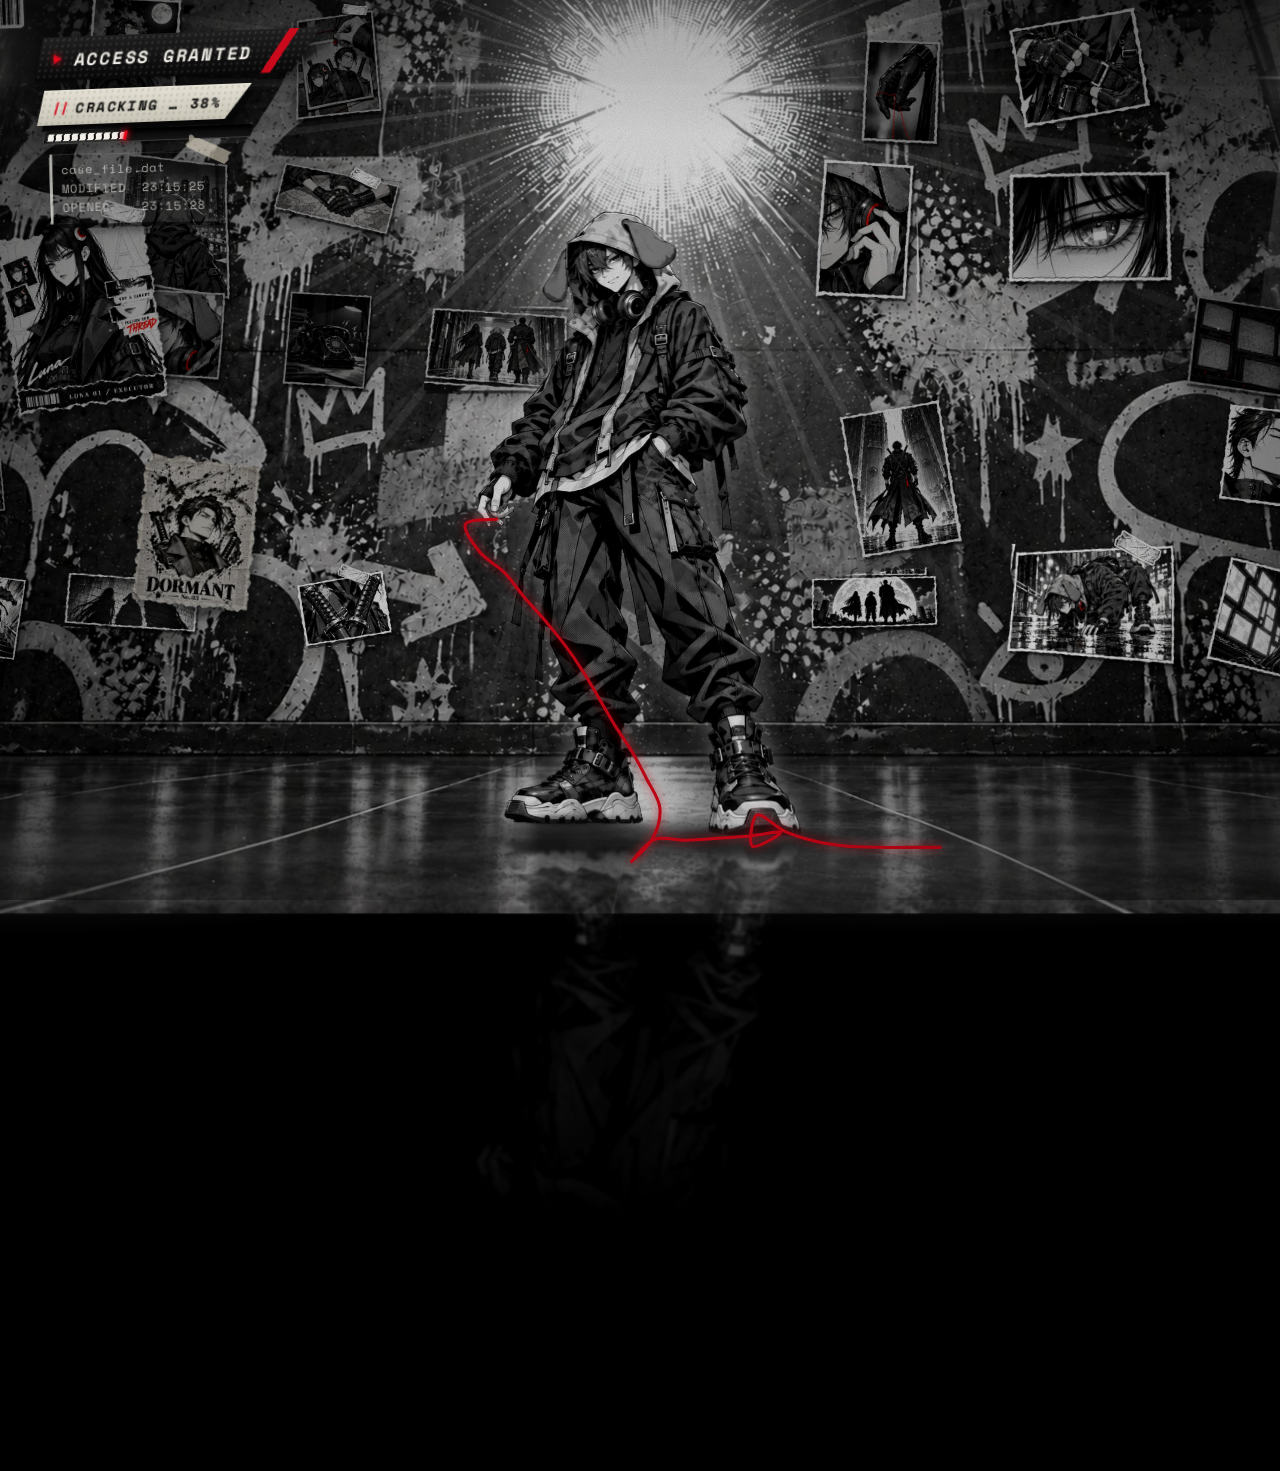
==== v2/index.html @ 299314d5 "Staged loading: wall and character first, everything else on arrival - Throttled to 5 Mbps the chara" ====
<!doctype html>
<html lang="zh-CN">
<head>
<meta charset="utf-8">
<meta name="viewport" content="width=device-width,initial-scale=1,viewport-fit=cover">
<title>▮▮▮▮▮▮</title>
<link rel="stylesheet" href="hub.css">
<link rel="preload" href="assets/s-plate-k.jpg" as="image" fetchpriority="high">
<link rel="preload" href="fonts/Anton-400-latin.woff2" as="font" type="font/woff2" crossorigin>
<link rel="preload" href="fonts/SpaceMono-700-latin.woff2" as="font" type="font/woff2" crossorigin>
<link rel="stylesheet" href="fonts.css">
<style>
  :root {
    --ink: #0a0a0a;
    --paper: #f2efe8;
    --red: #e5071a;
    --gutter: clamp(14px, 3vw, 40px);
  }
  * { box-sizing: border-box; }
  html, body { margin: 0; height: 100%; background: #000; overflow: hidden; touch-action: none; }
  body { font-family: 'Space Mono', ui-monospace, monospace; color: var(--paper); }

  /* ---------- 场景：分层的动态壁纸。尺寸和位置由 scene.js 按 cover 设置 ---------- */
  .scene { position: absolute; left: 0; top: 0; width: 100vw; height: 100vh; opacity: 0; --s: 1; }
  .L { position: absolute; left: 0; top: 0; width: 100%; height: 100%; }
  .plate { display: block; user-select: none; -webkit-user-drag: none; }
  .screens, .dust { pointer-events: none; }
  .fig-wrap { position: absolute; }
  .fig-wrap img { position: absolute; left: 0; top: 0; width: 100%; height: 100%; display: block; user-select: none; -webkit-user-drag: none; }
  .fig-wrap .refl { transform: scaleY(-1); opacity: .26; filter: blur(calc(2.2px * var(--s)));
    -webkit-mask-image: linear-gradient(to top, #000 0%, transparent 62%); mask-image: linear-gradient(to top, #000 0%, transparent 62%); }
  .fig-wrap .halo { filter: brightness(0) invert(1) blur(calc(11px * var(--s))); opacity: .34; transform: scale(1.015); transform-origin: 50% 96%; }   /* 背光：白色的剪影，糊开 */
  .hand { position: absolute; width: 0; height: 0; }
  /* 墙上的贴纸画板（1672x941 像素，JS 按场景缩放）；通缉令比人物暗一点，免得抢戏，站在前面的那位亮一点 */
  .wall { position: absolute; left: 0; top: 0; width: 1672px; height: 941px; transform-origin: 0 0; pointer-events: none; }
  /* 海报：.pst 管"啪"地贴上去，.pin 管悬停放大。比人物暗一点，免得抢戏；站在前面的那位亮一点 */
  .pst { position: absolute; pointer-events: auto; }
  .pin { position: relative; transform-origin: 50% 40%; }
  .pst img { display: block; user-select: none; -webkit-user-drag: none; }
  .pst .sh { position: absolute; left: 0; top: 0; width: 100%; filter: brightness(0) blur(5px); opacity: .55; pointer-events: none; }
  .pst .pp { position: relative; width: 100%; height: auto; filter: brightness(.82) contrast(1.05); }
  .pst.me .pp { filter: brightness(1.05) contrast(1.05); }
  .pnl { position: absolute; pointer-events: auto; }
  .pnl img { display: block; width: 100%; height: auto; user-select: none; -webkit-user-drag: none; }
  .pnl .ptape { position: absolute; width: 30%; height: auto; filter: drop-shadow(0 1px 1px rgba(0,0,0,.5)) !important; opacity: .92; pointer-events: none; }
  .pst .tape { position: absolute; height: auto; filter: drop-shadow(0 1px 1px rgba(0, 0, 0, .5)); opacity: .95; pointer-events: none; }
  /* 灯光：两盏顶灯偶尔不稳地闪一下，中央那团光缓慢呼吸。克制。 */
  .glow { position: absolute; border-radius: 50%; pointer-events: none; mix-blend-mode: screen; aspect-ratio: 1; transform: translate(-50%, -50%); }
  .glow.lampL { left: 9%; top: 6%; width: 22%; background: radial-gradient(circle, rgba(255,255,255,.4), rgba(255,255,255,.1) 30%, transparent 62%); animation: lampFlick 9s infinite; }
  .glow.lampR { left: 91.2%; top: 7.4%; width: 22%; background: radial-gradient(circle, rgba(255,255,255,.4), rgba(255,255,255,.1) 30%, transparent 62%); animation: lampFlick 11s infinite; animation-delay: -4.1s; }
  .glow.burst { left: 50%; top: 10.5%; width: 44%; background: radial-gradient(circle, rgba(255,255,255,.5), rgba(255,255,255,.14) 34%, transparent 66%); animation: burstPulse 6s ease-in-out infinite alternate; }
  @keyframes lampFlick { 0%, 86%, 100% { opacity: 1 } 87% { opacity: .22 } 88% { opacity: 1 } 89% { opacity: .5 } 90% { opacity: 1 } }
  @keyframes burstPulse { from { opacity: .62; transform: translate(-50%, -50%) scale(.96) } to { opacity: 1; transform: translate(-50%, -50%) scale(1.06) } }
  .fig-wrap .shadow { transform: scaleY(-.34); opacity: .68; filter: brightness(0) blur(calc(6px * var(--s)));
    -webkit-mask-image: linear-gradient(to top, #000 0%, transparent 85%); mask-image: linear-gradient(to top, #000 0%, transparent 85%); }
  .contact { position: absolute; transform: translate(-50%, -38%); border-radius: 50%; pointer-events: none;
    background: radial-gradient(ellipse at 50% 50%, rgba(0, 0, 0, .95) 0%, rgba(0, 0, 0, .7) 38%, transparent 72%); filter: blur(calc(4px * var(--s))); }
  .fig-wrap .refl { opacity: .42; filter: blur(calc(1.4px * var(--s))); }
  .fog { position: absolute; left: -20%; width: 140%; height: 11%; pointer-events: none; mix-blend-mode: screen; filter: blur(calc(12px * var(--s))); opacity: .5;
    background: radial-gradient(ellipse 22% 50% at 20% 50%, rgba(255,255,255,.34), transparent), radial-gradient(ellipse 26% 50% at 62% 50%, rgba(255,255,255,.26), transparent), radial-gradient(ellipse 18% 50% at 90% 50%, rgba(255,255,255,.3), transparent); }
  .fog.fa { animation: fogA 26s linear infinite alternate; }
  .fog.fb { animation: fogB 38s linear infinite alternate; opacity: .34; margin-top: 2.2%; }
  @keyframes fogA { from { transform: translateX(-4%); } to { transform: translateX(4%); } }
  @keyframes fogB { from { transform: translateX(5%); } to { transform: translateX(-5%); } }
  .thread { overflow: visible; pointer-events: none; }
  .thread .line { fill: none; stroke: var(--red); stroke-width: 3.2; stroke-linecap: round; filter: drop-shadow(0 0 5px rgba(229, 7, 26, .8)); }
  .thread .cap { fill: var(--red); stroke: var(--paper); stroke-width: 2.4; opacity: 0; filter: drop-shadow(0 0 8px rgba(229, 7, 26, .9)); }

  /* 启动画面：墙和人物还在路上时，不是一片死黑。加载很快（<0.4 秒）就根本看不见它。 */
  #boot { position: fixed; inset: 0; z-index: 100; background: #000; display: grid; place-content: center; justify-items: center; gap: 16px; transition: opacity .5s .1s; }
  #boot span { font: 700 13px/1 'Space Mono', monospace; letter-spacing: .38em; color: rgba(242, 239, 232, .72); opacity: 0; animation: bootIn .3s .4s forwards; }
  #boot i { width: min(240px, 50vw); height: 2px; background: linear-gradient(90deg, transparent, #e5071a, transparent); opacity: 0; animation: bootIn .3s .4s forwards, bootScan 1.1s ease-in-out infinite; }
  @keyframes bootIn { to { opacity: 1 } }
  @keyframes bootScan { 0%, 100% { transform: translateX(-45%) scaleX(.4) } 50% { transform: translateX(45%) scaleX(1) } }
  html.ready #boot { opacity: 0; pointer-events: none; }
  .vignette { position: fixed; inset: 0; pointer-events: none;
    background: radial-gradient(ellipse at 50% 55%, transparent 52%, rgba(0, 0, 0, .55) 100%); }
  /* 性能（量过）：每帧被 JS 挪动的图层必须单独开合成层，否则每一帧都要把里面所有的滤镜（模糊、阴影）重画一遍。
     在 Retina 屏上这一条把首页从 23 帧/秒、最差一帧 316 毫秒，变成稳定 60 帧。只给"确实在动"的东西开，别全开，每个合成层都占显存。 */
  .lyr, .pst, .psw, .pnl, .fig-wrap { will-change: transform; }
  /* 胶片颗粒：以前是 4 倍屏幕大（inset -50%）还叠 multiply，一张 5760x3600 的纹理每帧混合一次；现在只比屏幕大一圈、普通叠加 */
  .grain { position: fixed; inset: -6%; pointer-events: none; opacity: .09;
    background-image: url("data:image/svg+xml;utf8,<svg xmlns='http://www.w3.org/2000/svg' width='200' height='200'><filter id='n'><feTurbulence type='fractalNoise' baseFrequency='.9' numOctaves='2' stitchTiles='stitch'/><feColorMatrix values='0 0 0 0 0  0 0 0 0 0  0 0 0 0 0  0 0 0 1.4 -.2'/></filter><rect width='100%' height='100%' filter='url(%23n)'/></svg>");
    animation: grain 1.2s steps(6) infinite; }
  @keyframes grain { 0% { transform: translate(0, 0) } 20% { transform: translate(-3%, 2%) } 40% { transform: translate(2%, -3%) } 60% { transform: translate(-2%, -1%) } 80% { transform: translate(3%, 3%) } 100% { transform: translate(0, 0) } }

  /* ---------- 左上：系统读数（英文是系统的声音）----------
     做成真的"物件"：有厚度的标签、嵌在槽里的分段进度条、贴着胶带的小卡片。
     厚度用 filter 的 drop-shadow 一层层叠出来（外层元素），形状（切角）放在里层的 .tf 上，这样切角不会把厚度切掉。 */
  .hud { position: absolute; left: var(--gutter); top: var(--gutter); transform: rotate(-2.2deg); transform-origin: left top; font-size: clamp(11px, 1.1vw, 14px); letter-spacing: .12em; }
  .hud > * { display: block; }
  /* HUD 标签和 ENTER 同一套语言：整体斜切，键面压在一块偏移的灰纸底板上；ACCESS GRANTED 是黑底纸字 + 红三角 + 一道细红斜线，CRACKING 反过来（纸色底黑字）。
     底板用 ::before 偏移出来（同样的切角），键面的切角放在里层 .tf，文字再反向斜回来，所以字是直立的斜体。 */
  .tag { --sd: 6px; position: relative; width: max-content; opacity: 0; transform: skewX(-14deg); filter: drop-shadow(0 9px 8px rgba(0, 0, 0, .55)); }
  .tag::before { content: ''; position: absolute; inset: 0; z-index: -1; transform: translate(var(--sd), var(--sd)); clip-path: polygon(0 0, 100% 0, calc(100% - 20px) 100%, 0 100%); }
  .tag .tf { position: relative; display: flex; align-items: center; gap: .65em; padding: .5em 2em .5em .85em; font-weight: 700; clip-path: polygon(0 0, 100% 0, calc(100% - 20px) 100%, 0 100%); }
  .tag .tf > * { transform: skewX(14deg); }
  .tag .tt { display: inline-block; font-style: italic; letter-spacing: .1em; }
  .tag.granted { margin-bottom: 9px; font-size: 1.25em; }
  .tag.granted .tf { padding-right: 3.7em; }
  .tag.granted::before { background: var(--grain), linear-gradient(135deg, #d6d2c6, #a09c90); background-size: 160px, auto; }
  .tag.granted .tf { color: var(--paper);
    background: linear-gradient(115deg, transparent calc(100% - 2.7em), rgba(212, 9, 28, .95) calc(100% - 2.7em) calc(100% - 2.2em), transparent calc(100% - 2.2em)),
      radial-gradient(circle, rgba(255, 255, 255, .1) 1px, transparent 1.6px) 0 0 / 6px 6px, linear-gradient(180deg, #1f1f1f, #060606); }
  .tag.crack::before { background: #060606; box-shadow: 0 0 0 1px rgba(255, 255, 255, .12); }
  .tag.crack .tf { color: var(--ink); gap: .5em;
    background: radial-gradient(circle, rgba(0, 0, 0, .1) 1px, transparent 1.6px) 0 0 / 6px 6px, linear-gradient(180deg, #e4e0d4, #c8c4b6); }
  .tag.crack .tf::before { content: '//'; transform: skewX(14deg); color: #d4091c; font-weight: 700; letter-spacing: -.1em; }
  /* 红三角：指向文字，微微闪 */
  .tri { flex: none; width: 0; height: 0; border-left: .5em solid #e5071a; border-top: .31em solid transparent; border-bottom: .31em solid transparent; filter: drop-shadow(0 0 .22em rgba(229, 7, 26, .85)); animation: ledBlink 2.6s ease-in-out infinite; }
  @keyframes ledBlink { 0%, 100% { opacity: 1 } 47% { opacity: 1 } 50% { opacity: .35 } 54% { opacity: 1 } }
  /* 进度条：嵌在槽里的分段灯条，每一格都是一个小方块，最后一格发红光 */
  .bar { transform: skewX(-14deg); height: 11px; width: clamp(150px, 16vw, 230px); margin: 7px 0 0 4px; opacity: 0; transform-origin: left; padding: 2px; background: linear-gradient(180deg, #050505, #151515); border-radius: 2px;
    box-shadow: inset 0 2px 3px rgba(0, 0, 0, .95), 0 1px 0 rgba(255, 255, 255, .22), 0 0 0 1px #000; }
  .bar i { position: relative; display: block; height: 100%; width: 38%; background: repeating-linear-gradient(90deg, var(--paper) 0 6px, transparent 6px 8px); box-shadow: 0 0 6px rgba(242, 239, 232, .35); }
  .bar i::after { content: ''; position: absolute; right: -2px; top: -1px; bottom: -1px; width: 3px; background: #e5071a; box-shadow: 0 0 6px 1px rgba(229, 7, 26, .85); animation: ledBlink 1.3s linear infinite; }
  /* 文件信息：一张贴着胶带的小卡片，有一点点歪 */
  .meta { position: relative; width: max-content; margin: 12px 0 0 6px; padding: .6em .9em .55em 1em; font-size: .86em; line-height: 1.55; letter-spacing: .08em; color: rgba(242, 239, 232, .88);
    background: var(--grain), linear-gradient(180deg, rgba(34, 34, 34, .95), rgba(14, 14, 14, .95)); background-size: 160px, auto; opacity: 0; transform: rotate(.9deg);
    box-shadow: inset 3px 0 0 var(--paper), inset 0 1px 0 rgba(255, 255, 255, .16), 3px 4px 0 rgba(0, 0, 0, .7), 5px 9px 9px rgba(0, 0, 0, .5); }
  .meta::before { content: ''; position: absolute; right: -16px; top: -9px; width: 46px; height: 15px; transform: rotate(24deg); background: rgba(238, 229, 205, .74); box-shadow: 0 1px 2px rgba(0, 0, 0, .5);
    clip-path: polygon(0 12%, 6% 0, 14% 14%, 24% 2%, 100% 8%, 96% 36%, 100% 62%, 95% 100%, 8% 92%, 0 78%, 5% 50%); }

  /* ---------- 右下：ENTER ----------
     一个真正的"键"：脸（.e-face）浮在一块侧壁（.e-side）上面。静止时露出 9px 的厚度；
     鼠标悬上去，脸往左上浮起（厚度变 12px）；按下去，脸往侧壁方向沉下去（厚度只剩 3px）。
     按钮本身被 GSAP 管着 transform，所以所有位移都放在内部的 .e-face 上。 */
  .enter { --d: 9px; position: absolute; right: var(--gutter); bottom: calc(var(--gutter) + env(safe-area-inset-bottom, 0px)); border: 0; padding: 0; background: none; cursor: pointer; opacity: 0;
    font-family: 'Anton', Impact, sans-serif; font-size: clamp(30px, 4.2vw, 62px); letter-spacing: .06em; line-height: 1; transform: skewX(-14deg) rotate(-2deg);
    filter: drop-shadow(0 12px 10px rgba(0, 0, 0, .65)); outline: none; }
  .e-side { position: absolute; inset: 0; transform: translate(var(--d), var(--d)); background: linear-gradient(135deg, #8d887b 0%, #4f4c45 70%, #2b2926 100%); box-shadow: inset 0 0 0 2px #0a0a0a; transition: transform .12s; }
  .e-face { position: relative; display: flex; align-items: center; gap: .32em; padding: .32em .75em .3em .6em; color: var(--ink); transition: transform .12s, background .15s, color .15s, box-shadow .15s;
    background: var(--grain), linear-gradient(180deg, #fbf9f3 0%, #f2efe8 46%, #d9d5c9 100%); background-size: 160px, auto;
    box-shadow: inset 0 3px 0 #fff, inset 0 -5px 0 rgba(0, 0, 0, .15), inset 3px 0 0 rgba(255, 255, 255, .85), inset 0 0 0 3px #0a0a0a; overflow: hidden; }
  .e-face::before { content: ''; position: absolute; inset: 7px; border: 1.5px dashed rgba(10, 10, 10, .35); pointer-events: none; }      /* 缝线 */
  .e-face::after { content: ''; position: absolute; top: 0; bottom: 0; left: -70%; width: 45%; pointer-events: none; transform: skewX(-18deg);
    background: linear-gradient(90deg, transparent, rgba(255, 255, 255, .85), transparent); opacity: 0; }                              /* 悬停时划过的高光 */
  .e-txt, .e-led, .e-arr { position: relative; z-index: 1; display: inline-block; transform: skewX(14deg); }
  .e-led { flex: none; width: .24em; height: .5em; margin-right: .08em; background: linear-gradient(180deg, #ff8d8d, #e5071a 55%, #8a0211); border-radius: 1px; box-shadow: 0 0 .35em rgba(229, 7, 26, .95), 0 0 0 .04em rgba(0, 0, 0, .6); animation: ledBlink 1.8s ease-in-out infinite; }
  .e-arr { font-size: .62em; letter-spacing: -.12em; margin-left: .15em; transition: transform .15s, letter-spacing .15s; }
  .enter:hover .e-face, .enter:focus-visible .e-face { transform: translate(-3px, -3px); color: var(--paper);
    background: var(--grain), linear-gradient(180deg, #2f2f2f 0%, #161616 50%, #0a0a0a 100%); background-size: 160px, auto;
    box-shadow: inset 0 3px 0 rgba(255, 255, 255, .22), inset 0 -5px 0 rgba(0, 0, 0, .8), inset 0 0 0 3px var(--paper); }
  .enter:hover .e-face::before, .enter:focus-visible .e-face::before { border-color: rgba(242, 239, 232, .4); }
  .enter:hover .e-face::after, .enter:focus-visible .e-face::after { animation: sheen .7s ease-out 1; }
  .enter:hover .e-arr, .enter:focus-visible .e-arr { transform: skewX(14deg) translateX(.14em); letter-spacing: .02em; }
  .enter:active .e-face { transform: translate(6px, 6px); box-shadow: inset 0 2px 0 rgba(255, 255, 255, .12), inset 0 -2px 0 rgba(0, 0, 0, .8), inset 0 0 0 3px var(--paper); }
  .enter:active .e-side { transform: translate(var(--d), var(--d)) scale(.995); }
  @keyframes sheen { 0% { left: -70%; opacity: 0 } 15% { opacity: 1 } 100% { left: 130%; opacity: 0 } }

  /* ===== 按键 B（最终选用）：漫画菜单的斜切黑条。黑色键面压在一块灰纸底板上（不再是纯白，对比度压下来，带纸的颗粒）；
     悬停时键面翻成暖纸色、底板翻成暗红；红三角指向文字；一道很细的红斜线。 ===== */
  .enter.v-b { --d: 8px; }
  .v-b .b-slab { position: absolute; inset: 0; transform: translate(var(--d), var(--d)); clip-path: polygon(0 0, 100% 0, calc(100% - 26px) 100%, 0 100%); transition: transform .12s, background .15s;
    background: var(--grain), linear-gradient(135deg, #d3cfc3, #9d998d); background-size: 160px, auto; }
  .v-b .b-face { position: relative; display: flex; align-items: center; gap: .3em; padding: .32em 1.9em .3em .55em; color: var(--paper); transition: transform .12s, color .15s, background .15s;
    clip-path: polygon(0 0, 100% 0, calc(100% - 26px) 100%, 0 100%);
    background: linear-gradient(115deg, transparent calc(100% - 1.5em), rgba(212, 9, 28, .95) calc(100% - 1.5em) calc(100% - 1.2em), transparent calc(100% - 1.2em)),
      radial-gradient(circle, rgba(255, 255, 255, .09) 1px, transparent 1.6px) 0 0 / 6px 6px, linear-gradient(180deg, #1d1d1d, #050505); }
  .v-b .e-txt { font-style: italic; letter-spacing: .09em; }
  .v-b .b-tri { position: relative; z-index: 1; flex: none; width: 0; height: 0; border-left: .42em solid #e5071a; border-top: .27em solid transparent; border-bottom: .27em solid transparent; filter: drop-shadow(0 0 .22em rgba(229, 7, 26, .8)); transform: skewX(14deg); transition: transform .15s; animation: ledBlink 2.6s ease-in-out infinite; }
  .v-b:hover .b-face, .v-b:focus-visible .b-face { transform: translate(-3px, -3px); color: var(--ink);
    background: linear-gradient(115deg, transparent calc(100% - 1.5em), rgba(212, 9, 28, .95) calc(100% - 1.5em) calc(100% - 1.2em), transparent calc(100% - 1.2em)),
      radial-gradient(circle, rgba(0, 0, 0, .1) 1px, transparent 1.6px) 0 0 / 6px 6px, linear-gradient(180deg, #e9e5d9, #cdc9bb); }
  .v-b:hover .b-slab, .v-b:focus-visible .b-slab { background: var(--grain), linear-gradient(135deg, #b30c1c, #6e0511); background-size: 160px, auto; transform: translate(calc(var(--d) + 2px), calc(var(--d) + 2px)); }
  .v-b:hover .b-tri, .v-b:focus-visible .b-tri { transform: skewX(14deg) translateX(.2em) scale(1.25); }
  .v-b:active .b-face { transform: translate(6px, 6px); }
  .v-b:active .b-slab { transform: translate(var(--d), var(--d)) scale(.99); }

  /* ===== 按键 C：街机的圆形红按钮（带黑白警示条的外圈）+ 一块钉着铆钉的金属铭牌。不倾斜，像装在面板上的真东西 ===== */
  .enter.v-c { display: flex; align-items: center; gap: .26em; transform: rotate(-1.5deg); filter: drop-shadow(0 12px 10px rgba(0, 0, 0, .65)); }
  .c-housing { position: relative; flex: none; width: 1.42em; height: 1.42em; border-radius: 50%; margin: 0 .12em .14em 0;
    background: repeating-conic-gradient(#0a0a0a 0 12deg, #f2efe8 12deg 24deg);
    box-shadow: 0 0 0 .06em #0a0a0a, 0 .08em 0 .06em #6d695f, 0 .16em 0 .06em #4a4741, 0 .24em 0 .06em #2b2926; }
  .c-housing::before { content: ''; position: absolute; inset: .17em; border-radius: 50%; background: radial-gradient(circle at 50% 40%, #151515, #000); box-shadow: inset 0 .08em .16em rgba(0, 0, 0, .95), 0 0 0 .035em rgba(255, 255, 255, .3); }
  .c-dome { position: absolute; inset: .3em; border-radius: 50%; transition: transform .12s, box-shadow .12s, filter .15s;
    background: radial-gradient(circle at 36% 26%, #ffb3b3 0 6%, #ff3a3a 20%, #e5071a 44%, #9a0414 82%, #5a0109);
    box-shadow: 0 .12em 0 #75020f, 0 .2em 0 #2e0106, 0 .26em .26em rgba(0, 0, 0, .6), 0 0 .55em rgba(229, 7, 26, .4); animation: domePulse 2.4s ease-in-out infinite; }
  @keyframes domePulse { 0%, 100% { filter: brightness(1) } 50% { filter: brightness(1.18) } }
  .c-plate { position: relative; display: flex; align-items: center; gap: .3em; padding: .28em .5em .26em .62em; color: var(--paper); border-radius: .07em; margin-bottom: .22em; transition: transform .12s, box-shadow .12s;
    background: var(--grain), linear-gradient(180deg, #343434 0%, #181818 48%, #0a0a0a 100%); background-size: 160px, auto;
    box-shadow: inset 0 .05em 0 rgba(255, 255, 255, .34), inset 0 -.06em 0 rgba(0, 0, 0, .9), inset 0 0 0 .05em #0a0a0a, 0 .09em 0 #8d887b, 0 .16em 0 #5a574f, 0 .23em 0 #2b2926; }
  .c-plate .e-txt, .c-plate .e-arr { transform: none; }
  .c-rivet { flex: none; width: .17em; height: .17em; border-radius: 50%; background: radial-gradient(circle at 35% 30%, #cfcfcf, #6a6a6a 60%, #222); box-shadow: 0 0 0 .02em #000; }
  .v-c:hover .c-dome, .v-c:focus-visible .c-dome { filter: brightness(1.3); transform: translateY(-.03em); box-shadow: 0 .14em 0 #75020f, 0 .22em 0 #2e0106, 0 .3em .3em rgba(0, 0, 0, .6), 0 0 1em .1em rgba(229, 7, 26, .75); }
  .v-c:hover .c-plate, .v-c:focus-visible .c-plate { transform: translateY(-.03em); }
  .v-c:hover .e-arr, .v-c:focus-visible .e-arr { transform: translateX(.14em); letter-spacing: .02em; }
  .v-c:active .c-dome { transform: translateY(.14em); box-shadow: 0 .02em 0 #75020f, 0 .06em 0 #2e0106, 0 .08em .1em rgba(0, 0, 0, .6), 0 0 .7em rgba(229, 7, 26, .6); }
  .v-c:active .c-plate { transform: translateY(.07em); box-shadow: inset 0 .05em 0 rgba(255, 255, 255, .2), inset 0 -.06em 0 rgba(0, 0, 0, .9), inset 0 0 0 .05em #0a0a0a, 0 .03em 0 #8d887b, 0 .07em 0 #2b2926; }

  /* ---------- 回访彩蛋 ---------- */
  .again { position: absolute; left: var(--gutter); bottom: calc(var(--gutter) + env(safe-area-inset-bottom, 0px)); font-family: 'Noto Serif SC', serif; font-weight: 600; font-size: clamp(16px, 1.8vw, 24px); letter-spacing: .3em; color: var(--paper); text-shadow: 0 0 12px #000, 0 2px 4px #000; opacity: 0; pointer-events: none; }

  /* ---------- 转场：红线绷直，沿线把屏幕切成两半 ---------- */
  .half { position: fixed; inset: 0; z-index: 40; overflow: hidden; pointer-events: none; will-change: transform; }
  .slash { position: fixed; inset: 0; width: 100%; height: 100%; z-index: 50; pointer-events: none; display: none; }
  .slash path { fill: none; stroke-linecap: round; stroke-linejoin: round; }
  #slashGlow { stroke: var(--paper); stroke-width: 9; opacity: 0; }                   /* 撕开的白边 */
  #slashLine { stroke: var(--red); stroke-width: 4; filter: drop-shadow(0 0 8px rgba(229, 7, 26, .9)); }
  .flash { position: fixed; inset: 0; z-index: 45; background: #fff; opacity: 0; pointer-events: none; }


  /* ---------- 中央光晕的光效：光束 + 两层反向缓慢旋转的光芒 + 泛光 + 横向光斑（都是 screen 叠加，克制） ---------- */
  .glow.burst { left: 51.3%; top: 10.8%; }
  .lfx { position: absolute; pointer-events: none; mix-blend-mode: screen; }
  .lfx.shaft { left: 51.3%; top: 10.8%; width: 52%; height: 80%; transform: translateX(-50%); filter: blur(8px); opacity: .7;
    background: linear-gradient(to bottom, rgba(255,255,255,.24), rgba(255,255,255,.07) 60%, transparent 96%); clip-path: polygon(44% 0, 56% 0, 100% 100%, 0 100%); animation: shaftPulse 7s ease-in-out infinite alternate; }
  .lfx.rays { left: 51.3%; top: 10.8%; aspect-ratio: 1; border-radius: 50%; transform: translate(-50%, -50%); }
  .lfx.r1 { width: 130%; opacity: .55; animation: spinA 160s linear infinite;
    background: repeating-conic-gradient(from 0deg, rgba(255,255,255,.32) 0deg 1.1deg, transparent 1.1deg 7.5deg);
    -webkit-mask-image: radial-gradient(circle, transparent 2.5%, #000 9%, transparent 47%); mask-image: radial-gradient(circle, transparent 2.5%, #000 9%, transparent 47%); }
  .lfx.r2 { width: 105%; opacity: .5; animation: spinB 240s linear infinite;
    background: repeating-conic-gradient(from 3deg, rgba(255,255,255,.24) 0deg .55deg, transparent .55deg 12deg);
    -webkit-mask-image: radial-gradient(circle, transparent 3%, #000 12%, transparent 40%); mask-image: radial-gradient(circle, transparent 3%, #000 12%, transparent 40%); }
  .lfx.bloom { left: 51.3%; top: 10.8%; width: 26%; aspect-ratio: 1; border-radius: 50%; transform: translate(-50%, -50%); filter: blur(14px);
    background: radial-gradient(circle, rgba(255,255,255,.6), rgba(255,255,255,.18) 38%, transparent 68%); animation: bloomPulse 4.2s ease-in-out infinite alternate; }
  .lfx.streak { left: 51.3%; top: 10.8%; width: 76%; height: 1.4%; transform: translate(-50%, -50%); filter: blur(1.5px);
    background: radial-gradient(ellipse 50% 50% at 50% 50%, rgba(255,255,255,.75), rgba(255,255,255,.2) 45%, transparent 72%); animation: streakBreathe 5.5s ease-in-out infinite; }
  @keyframes spinA { from { transform: translate(-50%, -50%) rotate(0deg) } to { transform: translate(-50%, -50%) rotate(360deg) } }
  @keyframes spinB { from { transform: translate(-50%, -50%) rotate(360deg) } to { transform: translate(-50%, -50%) rotate(0deg) } }
  @keyframes bloomPulse { from { opacity: .55; transform: translate(-50%, -50%) scale(.92) } to { opacity: 1; transform: translate(-50%, -50%) scale(1.1) } }
  @keyframes streakBreathe { 0%, 100% { opacity: .5; width: 68% } 50% { opacity: 1; width: 84% } }
  @keyframes shaftPulse { from { opacity: .5 } to { opacity: .85 } }


  /* ---------- 墙脚：暗角 + 地上的倒影 + 踢脚线 + 踢脚线的影子（场景坐标：墙地交界在 y≈792） ---------- */
  .fx-ao { position: absolute; left: 0; top: 650px; width: 1672px; height: 142px; pointer-events: none;
    background: linear-gradient(to bottom, transparent, rgba(0, 0, 0, .28) 55%, rgba(0, 0, 0, .78)); }
  .fx-refl { position: absolute; left: 0; top: 800px; width: 1672px; height: 150px; overflow: hidden; pointer-events: none; mix-blend-mode: screen; opacity: .5;
    -webkit-mask-image: linear-gradient(to bottom, #000 0%, rgba(0, 0, 0, .45) 45%, transparent 100%); mask-image: linear-gradient(to bottom, #000 0%, rgba(0, 0, 0, .45) 45%, transparent 100%); }
  .fx-refl img { position: absolute; left: 0; top: 800px; width: 1672px; height: 941px; transform-origin: 0 0; transform: scaleY(-1); filter: blur(2.6px) brightness(.8); }
  .fx-base { position: absolute; left: 0; top: 781px; width: 1672px; height: 23px; pointer-events: none;
    background: var(--grain), repeating-linear-gradient(90deg, transparent 0 231px, rgba(0, 0, 0, .85) 231px 233px, rgba(255, 255, 255, .09) 233px 234px),     /* 板与板之间的接缝 */
      radial-gradient(circle at 18% 70%, rgba(255, 255, 255, .13) 0 2px, transparent 3px), radial-gradient(circle at 63% 35%, rgba(255, 255, 255, .1) 0 2px, transparent 3px), radial-gradient(circle at 87% 62%, rgba(255, 255, 255, .12) 0 2.5px, transparent 3.5px),   /* 磨掉漆的小斑 */
      linear-gradient(to bottom, #3a3a3a 0, #1f1f1f 18%, #0c0c0c 62%, #000 100%); background-size: 160px, auto, auto, auto, auto, auto;
    box-shadow: 0 -1px 0 rgba(0, 0, 0, .9), inset 0 2px 0 rgba(255, 255, 255, .34), inset 0 -2px 0 rgba(0, 0, 0, .95); }
  .fx-baseshade { position: absolute; left: 0; top: 804px; width: 1672px; height: 58px; pointer-events: none;
    background: linear-gradient(to bottom, rgba(0, 0, 0, .72), rgba(0, 0, 0, .25) 55%, transparent); }

  /* ---------- 右边那盏灯的光：光锥（轻轻摆）+ 星芒（一点点呼吸）。灯在 (1522, 92)，光朝右下斜着打 ---------- */
  .lfx.beam { left: 91.03%; top: 9.9%; width: 16%; height: 44%; transform-origin: 50% 0; transform: translateX(-50%) rotate(-7deg); filter: blur(5px);
    background: linear-gradient(to bottom, rgba(255, 255, 255, .36), rgba(255, 255, 255, .11) 55%, transparent 96%); clip-path: polygon(40% 0, 60% 0, 100% 100%, 0 100%);
    animation: beamSway 9s ease-in-out infinite alternate, lampFlick 11s infinite -4.1s; }
  .lfx.flare { left: 91.03%; top: 9.9%; width: 8.5%; aspect-ratio: 1; transform: translate(-50%, -50%); animation: flarePulse 5.5s ease-in-out infinite;
    background: radial-gradient(circle, rgba(255, 255, 255, .95) 0 5%, rgba(255, 255, 255, .34) 17%, transparent 46%),
      linear-gradient(90deg, transparent, rgba(255, 255, 255, .8) 50%, transparent) center / 100% 2.4% no-repeat,
      linear-gradient(0deg, transparent, rgba(255, 255, 255, .55) 50%, transparent) center / 2.4% 100% no-repeat; }
  @keyframes beamSway { from { transform: translateX(-50%) rotate(-8.6deg) } to { transform: translateX(-50%) rotate(-5.4deg) } }
  @keyframes flarePulse { 0%, 100% { transform: translate(-50%, -50%) scale(.88) rotate(0deg); opacity: .7 } 50% { transform: translate(-50%, -50%) scale(1.12) rotate(7deg); opacity: 1 } }

  /* ---------- 贴着的东西：围着上沿那一点晃，鼠标靠近就被抬起 ---------- */
  .sw, .psw { transform-origin: 50% 0%; }

  .cs0 { position: absolute; transform: translate(-50%, -38%); border-radius: 50%; pointer-events: none; filter: blur(calc(5px * var(--s)));
    background: radial-gradient(ellipse at 50% 50%, rgba(0,0,0,.85), rgba(0,0,0,.5) 50%, transparent 78%); }
  /* ---------- 脚下的接触阴影：每只脚两层。软影在人物后面，暗边压在鞋底边缘上 ---------- */
  .cs { position: absolute; transform: translate(-50%, -42%); border-radius: 50%; pointer-events: none; filter: blur(calc(3px * var(--s)));
    background: radial-gradient(ellipse at 50% 50%, rgba(0,0,0,.95), rgba(0,0,0,.62) 42%, transparent 74%); }
  .cs2 { position: absolute; transform: translate(-50%, -50%); border-radius: 50%; pointer-events: none; opacity: .72; filter: blur(calc(1.4px * var(--s)));
    background: radial-gradient(ellipse at 50% 50%, rgba(0,0,0,.88), rgba(0,0,0,.42) 55%, transparent 76%); }
  @media (prefers-reduced-motion: reduce) { .lfx, .glow { animation: none !important; } }
  @media (prefers-reduced-motion: reduce) { .grain { animation: none; } }
</style>
</head>
<body>
<div id="boot" aria-hidden="true"><span>CONNECTING</span><i></i></div>

<main>
  <div class="scene" id="scene"></div>
  <div class="vignette"></div>
  <div class="grain"></div>

  <div class="hud" aria-label="system status">
    <span class="tag granted"><span class="tf"><i class="tri"></i><span class="tt">ACCESS GRANTED</span></span></span>
    <span class="tag crack"><span class="tf"><span class="tt"><span id="pct">CRACKING … 38%</span></span></span></span>
    <span class="bar"><i id="barFill"></i></span>
    <span class="meta" id="meta">case_file.dat</span>
  </div>


  <button class="enter" id="enter" type="button"><i class="e-side"></i><span class="e-face"><i class="e-led"></i><span class="e-txt">ENTER</span><span class="e-arr">▶▶</span></span></button>
  <div class="again" id="again">你又来了。</div>
</main>

<svg class="slash" id="slash" aria-hidden="true"><path id="slashGlow" d=""/><path id="slashLine" d=""/></svg>
<div class="flash" id="flash"></div>
<section class="hub" id="hub" aria-label="Suspects">
  <div class="hub-wall" aria-hidden="true"><div class="wall-camera" id="wallCamera"><img class="wall-plate" src="assets/s-plate-k.jpg" alt=""><i class="wall-light light-left"></i><i class="wall-light light-right" id="hubLamp"></i></div><div class="wall-veil"></div><div class="wall-shade"></div></div>
  <div class="hub-scraps" aria-hidden="true"><img fetchpriority="low" decoding="async" class="hub-scrap scrap-one" src="assets/pnl-06.webp" alt=""><img fetchpriority="low" decoding="async" class="hub-scrap scrap-two" src="assets/pnl-17.webp" alt=""><img fetchpriority="low" decoding="async" class="hub-scrap scrap-three" src="assets/pnl-23.webp" alt=""></div>
  <div class="hub-flow" id="hubFlow">
    <header class="hub-header" id="hubHeader"><h1 class="hub-title"><span>SUSPECTS</span></h1><p class="hub-ref">CASE_FILE.DAT / MEMBERS</p></header>
    <div class="poster-stage" id="posterStage" aria-label="Suspect posters">
      <div class="poster-location hero-location" id="heroLocation"></div>
      <div class="poster-location alt-location-a" id="altLocationA"></div>
      <div class="poster-location alt-location-b" id="altLocationB"></div>
      <div class="poster-location ghost-location" id="ghostLocation" hidden></div>
    </div>
    <div class="evidence-area" id="evidenceArea"><div class="dossier-drag" id="dossierDrag">
      <article class="dossier" id="dossier" aria-label="Case file">
        <div class="d-grip" id="dGrip" aria-hidden="true"></div><i class="d-pin" id="dPin" aria-hidden="true"></i>
        <div class="d-head"><span id="dNo">FILE 01</span><span class="d-tag" id="dStatus">ACTIVE</span></div>
        <dl>
          <div class="d-row"><dt>CODENAME</dt><dd><span class="rv"><span id="dName">LUNA</span><i class="rb"></i></span></dd></div>
          <div class="d-row"><dt>ROLE</dt><dd><span class="rv"><span id="dRole">EXECUTOR</span><i class="rb"></i></span></dd></div>
          <div class="d-row"><dt>MODIFIED</dt><dd><span class="rv"><button class="modified-value" id="dMod" type="button">00:00:00</button><i class="rb"></i></span></dd></div>
        </dl>
        <p class="opened-clue" id="openedClue" aria-hidden="true"></p>
        <dl><div class="d-row note"><dt>NOTE</dt><dd><span class="rv"><span id="dNote">执行者。她最近一次下单，是在三天前。</span><i class="rb"></i></span></dd></div></dl>
        <footer class="d-footer"><span class="file-fragment" aria-hidden="true"></span><span class="stamp" id="stamp">EXAMINED</span></footer>
        <span class="staple-scar" aria-hidden="true"></span><button class="corner-lift" id="cornerLift" type="button" aria-label="Lift paper corner" aria-pressed="false"></button>
      </article>
    </div></div>
    <nav class="hub-index" id="hubIndex" aria-label="Suspect index"></nav>
  </div>
  <svg class="strings" id="strings" aria-hidden="true"><path class="thread-shadow" id="threadShadow"></path><path class="thread-core" id="threadCore"></path></svg>
  <button class="thread-tail" id="threadTail" type="button" aria-label="Loose thread"></button>
  <button class="hub-b back v-b" id="back" type="button"><i class="b-slab"></i><span class="b-face"><i class="b-tri"></i><span class="e-txt">BACK</span></span></button>
  <div class="system-line" id="systemLine" role="status" aria-live="polite"></div>
  <div class="hub-dust" id="hubDust" aria-hidden="true"></div>
</section>

<script src="vendor/gsap.min.js"></script>
<script src="vendor/Draggable.min.js"></script>
<script src="vendor/InertiaPlugin.min.js"></script>
<script src="sfx.js"></script>
<script>if (/[?&]hub=/.test(location.search)) document.write('<script src="hub.js"><\/script>');   // 开发用的直达开关需要它同步加载；正常访问时 hub.js 延后加载（见下面）</script>
<script src="panels.js"></script>
<script src="scene.js"></script>
<script>
(() => {
  const $ = (s) => document.querySelector(s);
  const scene = $('#scene'), enterBtn = $('#enter');
  const reduce = matchMedia('(prefers-reduced-motion: reduce)').matches;

  /* ---------- 系统读数 ---------- */
  const pad = (n) => String(n).padStart(2, '0');
  const stamp = (d) => `${pad(d.getHours())}:${pad(d.getMinutes())}:${pad(d.getSeconds())}`;
  const opened = new Date();
  $('#meta').innerHTML = `case_file.dat<br>MODIFIED&nbsp;&nbsp;${stamp(new Date(opened - 3000))}<br>OPENED&nbsp;&nbsp;&nbsp;&nbsp;${stamp(opened)}`;

  const prog = { v: 38 };                                 // 进度条慢慢爬，但 ACCESS GRANTED 早就亮着了
  gsap.to(prog, { v: 71, duration: 90, ease: 'none', onUpdate() {
    $('#pct').textContent = `CRACKING … ${Math.floor(prog.v)}%`;
    $('#barFill').style.width = prog.v + '%';
  } });

  /* ---------- 入场 ---------- */
  const tl = gsap.timeline({ defaults: { ease: 'power3.out' }, paused: true });   // 先暂停：墙和人物就绪（Scene.ready）才开场
  tl.to(scene, { opacity: 1, duration: reduce ? .01 : 1.6, ease: 'power1.inOut' }, 0)
    .fromTo('.tag.granted', { opacity: 0, scale: .2, transformOrigin: '0% 50%' }, { opacity: 1, scale: 1, duration: .55, ease: 'back.out(2.4)' }, .35)
    .fromTo('.tag.crack',   { opacity: 0, scale: .2, transformOrigin: '0% 50%' }, { opacity: 1, scale: 1, duration: .55, ease: 'back.out(2.4)' }, .5)
    .fromTo('.bar',         { opacity: 0, scaleX: 0 },         { opacity: 1, scaleX: 1, duration: .5 }, .62)
    .to('.meta', { opacity: 1, duration: .6 }, 1.0)
    .fromTo('#enter',  { opacity: 0, scale: .35 }, { opacity: 1, scale: 1, duration: .6, ease: 'back.out(2.6)' }, 2.3);
  window.Scene.ready.then(() => { performance.mark('scene-ready'); document.documentElement.classList.add('ready'); if (reduce) tl.progress(1); else tl.play(0); });

  /* 列队页（hub.js）延后加载：它一启动就会请求 4 张大海报（1.6 MB），和首页抢带宽。
     首页稳定后 2.5 秒、或鼠标靠近 / 点击 ENTER 时再取；点得再快，openHub 也会等它加载完。 */
  let hubLoading;
  const loadHub = () => hubLoading || (hubLoading = new Promise((res) => {
    if (window.BB) return res();
    const s = document.createElement('script'); s.src = 'hub.js'; s.onload = res; s.onerror = res; document.body.append(s);
  }));
  const openHub = () => loadHub().then(() => window.BB && window.BB.openHub());
  window.Scene.ready.then(() => setTimeout(loadHub, 2500));
  ['pointerenter', 'focus', 'pointerdown', 'touchstart'].forEach((ev) => enterBtn.addEventListener(ev, loadHub, { once: true, passive: true }));

  /* ---------- 回访：只用本机 localStorage，不上传任何东西 ---------- */
  try {
    if (localStorage.getItem('bb_seen')) gsap.to('#again', { opacity: .9, duration: 1.4, delay: 3.2 });
    localStorage.setItem('bb_seen', String(Date.now()));
  } catch (e) { /* 隐私模式下读不了，就当第一次来 */ }

  /* ---------- ENTER：红线绷直，把屏幕沿线切开（嫌疑人列队还没搭，先停在占位页） ---------- */
  const main = $('main'), slash = $('#slash'), slashLine = $('#slashLine'), slashGlow = $('#slashGlow'), flash = $('#flash');
  let busy = false;

  /* 点 ENTER：握在手里的红线先绷紧，然后画面沿着它的真实形状（带一点撕边的抖动）裂开。
     不再另外冒出一条线：切开的，就是你一直看着的那根线。 */
  function slice(done) {
    window.Scene.pull(() => {
      const pts = window.Scene.threadScreen(60);                                     // 屏幕坐标里的红线（手 → ENTER）
      const diag = Math.hypot(innerWidth, innerHeight), L = diag * 1.3, BIG = diag * 2;
      const ext = (a, b) => { const d = Math.hypot(a.x - b.x, a.y - b.y) || 1; return { x: a.x + (a.x - b.x) / d * L, y: a.y + (a.y - b.y) / d * L }; };
      const head = ext(pts[0], pts[4]), tail = ext(pts[pts.length - 1], pts[pts.length - 5]);   // 两端顺着线的方向延伸到屏幕外
      const rnd = (n) => (Math.random() - .5) * 2 * n;
      const edge = [head, ...pts.map((p, i) => (i % 2 ? { x: p.x + rnd(4), y: p.y + rnd(4) } : p)), tail];   // 撕边：两半共用同一条折线，严丝合缝
      let dx = tail.x - head.x, dy = tail.y - head.y; const len = Math.hypot(dx, dy) || 1; dx /= len; dy /= len;
      const nx = -dy, ny = dx;
      const poly = (s) => `polygon(${edge.map((p) => `${p.x.toFixed(1)}px ${p.y.toFixed(1)}px`).join(',')}, ${(tail.x + nx * BIG * s).toFixed(1)}px ${(tail.y + ny * BIG * s).toFixed(1)}px, ${(head.x + nx * BIG * s).toFixed(1)}px ${(head.y + ny * BIG * s).toFixed(1)}px)`;

      window.Scene.hideThread();                                                     // 复制画面前先把原来的线藏起来，免得被从中间劈成两半
      const halves = [1, -1].map((s) => {
        const el = document.createElement('div'), c = main.cloneNode(true);
        el.className = 'half';
        c.querySelectorAll('[id]').forEach((n) => n.removeAttribute('id'));
        const srcs = main.querySelectorAll('canvas');                                // 画布复制不出内容，要把当前这一帧画上去
        c.querySelectorAll('canvas').forEach((cv, i) => { cv.width = srcs[i].width; cv.height = srcs[i].height; cv.getContext('2d').drawImage(srcs[i], 0, 0); });
        el.append(c); el.style.clipPath = poly(s); document.body.append(el);
        return el;
      });
      main.style.visibility = 'hidden';

      // 画在最上面的红线：和被切开的那条线完全重合，先震一下，再淡出
      slash.style.display = 'block';
      const vib = { a: 7 };
      const drawLine = () => {
        const d = pts.map((p, i) => { const e = Math.sin(Math.PI * i / (pts.length - 1)); return `${i ? 'L' : 'M'}${p.x.toFixed(1)} ${(p.y + Math.sin(i * .7 + performance.now() * .09) * vib.a * e).toFixed(1)}`; }).join(' ');
        slashLine.setAttribute('d', d); slashGlow.setAttribute('d', d);
      };
      gsap.set(slashLine, { opacity: 1 }); gsap.set(slashGlow, { opacity: 0 });
      const dist = diag * .8, [h1, h2] = halves;
      gsap.timeline({ onComplete: () => { halves.forEach((h) => h.remove()); slash.style.display = 'none'; main.style.display = 'none'; done(); } })
        .to(vib, { a: 0, duration: .3, ease: 'power2.out', onUpdate: drawLine })           // 线绷紧后"嗡"地一震
        .to(slashGlow, { opacity: .85, duration: .06 }, 0)
        .add(() => window.SFX.thud(), .08)
        .to(flash, { opacity: .8, duration: .05 }, .22)                                  // 一闪
        .to(flash, { opacity: 0, duration: .22 })
        .to(h1, { x: nx * dist, y: ny * dist, rotation: 3, duration: .8, ease: 'power4.inOut' }, .3)
        .to(h2, { x: -nx * dist, y: -ny * dist, rotation: -3, duration: .8, ease: 'power4.inOut' }, '<')
        .to([slashLine, slashGlow], { opacity: 0, duration: .35 }, .45)
        .add(() => openHub(), .42);                                            // 一边裂开，一边把嫌疑人列队推上来
    });
  }

  enterBtn.addEventListener('pointerdown', () => window.SFX.snap(.24));            // 按下去的一声
  enterBtn.addEventListener('click', () => {
    if (busy) return; busy = true;
    const done = () => { busy = false; };
    window.SFX.whoosh();
    if (reduce) { main.style.display = 'none'; openHub(); done(); return; }
    slice(done);
  });
})();
</script>
</body>
</html>
---- v2/hub.css ----
/* The prepared evidence wall. Fixed angles live inside GSAP's motion wrappers. */
html.hub-open, html.hub-open body { touch-action: pan-y; }
.hub { --grain: url("data:image/svg+xml,%3Csvg xmlns='http://www.w3.org/2000/svg' width='160' height='160'%3E%3Cfilter id='n'%3E%3CfeTurbulence type='fractalNoise' baseFrequency='.8' numOctaves='3' stitchTiles='stitch'/%3E%3C/filter%3E%3Cpath fill='%23000' opacity='.12' filter='url(%23n)' d='M0 0h160v160H0z'/%3E%3C/svg%3E"); --paper: #d3cfc3; --ink: #111110; position: fixed; inset: 0; z-index: 35; background: #171716; color: var(--paper); opacity: 0; visibility: hidden; overflow: hidden; touch-action: pan-y; }
.hub.is-overflowing { overflow-y: auto; overflow-x: hidden; }
.hub.is-overflowing .hub-wall { position: fixed; }
.hub *, .hub *::before, .hub *::after { box-sizing: border-box; }
.hub-wall { position: absolute; inset: 0; overflow: hidden; pointer-events: none; }
.wall-camera { position: absolute; transform-origin: 50% 36%; transform: scale(1.08); }
.wall-plate { display: block; width: 100%; height: 100%; }
.wall-light { position: absolute; border-radius: 50%; background: radial-gradient(ellipse, rgba(226,221,203,.22), rgba(206,200,181,.065) 35%, transparent 70%); }
.light-left { left: 1%; top: -9%; width: 19%; height: 38%; }
.light-right { right: -2%; top: -1%; width: 22%; height: 42%; }
.wall-veil { position: absolute; inset: 0; background: rgba(0,0,0,.35); }
.wall-shade { position: absolute; inset: 0; background: radial-gradient(ellipse at 51% 38%, transparent 20%, rgba(0,0,0,.33) 100%); }
.hub-scraps { position: absolute; inset: 0; overflow: hidden; pointer-events: none; }
.hub-flow { height: 100%; }
.hub-scrap { position: absolute; opacity: .15; filter: grayscale(1) brightness(.7); width: 16vw; pointer-events: none; }
.scrap-one { left: -9%; top: 31%; transform: rotate(8deg); }
.scrap-two { right: -9%; top: 27%; transform: rotate(-11deg); }
.scrap-three { left: 46%; bottom: -15%; transform: rotate(-6deg); width: 12vw; opacity: .09; }
.hub-header { position: absolute; left: 4%; top: 4.6%; z-index: 8; }
.hub-title { margin: 0; width: max-content; padding: 5px 22px 7px 14px; background: #111110; color: #ccc8bd; font: 35px/1.12 'Anton', Impact, sans-serif; letter-spacing: .055em; transform: skewX(-14deg) rotate(-1deg); box-shadow: 3px 3px 0 rgba(166,161,148,.16); }
.hub-title span { display: block; transform: skewX(14deg); }
.hub-ref { margin: 13px 0 0 4px; font: 9px/1.4 'Space Mono', monospace; letter-spacing: .15em; color: #969388; }
.poster-stage { position: absolute; inset: 0; pointer-events: none; }
.poster-location { position: absolute; display: flex; align-items: center; justify-content: center; pointer-events: auto; }
.hero-location { left: 11%; top: 16%; width: 31%; height: 68%; }
.alt-location-a { left: 53%; top: 15%; width: 11%; height: 25%; }
.alt-location-b { left: 69%; top: 18%; width: 10%; height: 23%; }
.ghost-location { left: 83%; top: 51%; width: 11%; height: 27%; }
.poster-motion { position: relative; flex: none; }
.poster-paper { position: relative; width: 100%; height: 100%; transform: rotate(var(--angle, -2deg)); }
.hero-location { --angle: -2deg; }
.alt-location-a { --angle: 3deg; }
.alt-location-b { --angle: -4deg; }
.ghost-location { --angle: 2deg; }
.poster-button { display: block; position: relative; width: 100%; height: 100%; padding: 0; border: 0; background: transparent; color: var(--paper); cursor: pointer; }
.hero-location .poster-button { cursor: default; }
.poster-art { display: block; width: 100%; height: 100%; object-fit: contain; filter: grayscale(1) brightness(.9) sepia(.09) drop-shadow(3px 6px 3px rgba(0,0,0,.5)); user-select: none; -webkit-user-drag: none; }
.poster-art.failed { background: #c4c0b4; clip-path: polygon(2% 1%,97% 0,100% 96%,95% 100%,1% 98%); }
.poster-label { position: absolute; left: 6%; right: 6%; bottom: 4%; display: flex; align-items: center; gap: 11px; padding: 8px 12px; background: #141413; text-align: left; transform: skewX(-6deg); box-shadow: 2px 3px 0 rgba(0,0,0,.3); }
.poster-label > * { transform: skewX(6deg); }
.poster-number { font: 11px/1.2 'Space Mono', monospace; opacity: .6; align-self: flex-start; padding-top: 5px; }
.poster-name { display: block; font: clamp(32px,3.5vw,54px)/1.05 'Anton', Impact, sans-serif; letter-spacing: .055em; }
.poster-name.zh { font: 600 clamp(25px,2.5vw,38px)/1.25 'Noto Serif SC', serif; letter-spacing: .03em; }
.poster-role { display: block; margin-top: 5px; font: 9px/1.2 'Space Mono', monospace; letter-spacing: .18em; color: #aaa69b; }
.alt-location-a .poster-label, .alt-location-b .poster-label, .ghost-location .poster-label { padding: 5px 7px; gap: 5px; }
.alt-location-a .poster-name, .alt-location-b .poster-name, .ghost-location .poster-name { font-size: 18px; }
.alt-location-a .poster-name.zh, .alt-location-b .poster-name.zh { font-size: 15px; }
.alt-location-a .poster-number, .alt-location-b .poster-number, .ghost-location .poster-number { font-size: 9px; padding-top: 2px; }
.alt-location-a .poster-role, .alt-location-b .poster-role { font-size: 6px; letter-spacing: .12em; margin-top: 3px; }
.poster-tape { position: absolute; z-index: 3; top: 1.5%; left: 14%; width: 20%; height: 5%; background: var(--grain), linear-gradient(110deg,rgba(161,157,141,.7),rgba(207,200,176,.75),rgba(144,141,126,.6)); background-size: 120px, auto; clip-path: polygon(2% 4%,97% 0,100% 95%,0 100%); transform: rotate(-14deg); pointer-events: none; }
.poster-tape.tape-two { left: auto; right: 12%; transform: rotate(12deg); }
.poster-pin, .d-pin { position: absolute; z-index: 5; width: 6px; height: 6px; border-radius: 50%; background: #373530; box-shadow: 1px 2px 2px #000, inset 0 1px 0 #8e897d; }
.poster-pin { right: 9%; top: 5%; }
.poster-button:focus-visible { outline: 1px solid #d3cfc3; outline-offset: 5px; }
@media (hover: hover) { .alt-location-a .poster-button:hover .poster-label, .alt-location-b .poster-button:hover .poster-label { background: #282723; } }
.ghost-location[hidden], .hub [hidden] { display: none !important; }
.ghost-location .poster-art { opacity: .78; }
.ghost-name { display: block; width: 52px; height: 12px; background: #999588; }
.ghost-signal { display: flex; gap: 2px; align-items: flex-end; height: 10px; margin-top: 4px; }
.ghost-signal i { display: block; width: 3px; background: #7a776e; height: 4px; }
.ghost-signal i:nth-child(2) { height: 7px; opacity: .4; }
.hub:not(.is-calm) .ghost-signal i:nth-child(2) { animation: hub-signal 9s steps(1) infinite; }
@keyframes hub-signal { 0%,94%,98%,100% { opacity: .4; } 95%,97% { opacity: .18; } }
.ghost-signal i:nth-child(3) { height: 10px; opacity: .2; }
.evidence-area { position: absolute; left: 50%; top: 45%; width: 33.5%; height: 39%; z-index: 5; }
.dossier-drag { position: relative; width: calc(29vw - 14px); }
.dossier { position: relative; transform: rotate(1deg); background: var(--grain), linear-gradient(120deg,#d6d2c7,#c4c0b4); background-size: 160px, auto; color: #181817; padding: 25px 24px 14px; font: 12px/1.5 'Space Mono', monospace; box-shadow: 3px 6px 0 rgba(0,0,0,.36), 9px 14px 18px rgba(0,0,0,.22); }
.dossier::before { content: ''; position: absolute; top: -9px; left: 42%; width: 23%; height: 24px; background: var(--grain),rgba(156,150,131,.69); background-size: 100px; transform: rotate(-4deg); clip-path: polygon(3% 4%,96% 0,100% 96%,0 100%); pointer-events: none; }
.d-grip { position: absolute; top: 6px; left: 15px; width: 67px; height: 13px; background: repeating-linear-gradient(0deg,transparent 0 3px,rgba(32,31,28,.22) 3px 4px); cursor: grab; touch-action: none; }
.d-grip:active { cursor: grabbing; }
.d-pin { left: 9px; top: 8px; }
.d-head { display: flex; align-items: center; justify-content: space-between; gap: 12px; margin-bottom: 10px; padding-bottom: 8px; border-bottom: 1px solid #868377; font-size: 11px; letter-spacing: .12em; }
.d-tag { font-size: 9px; line-height: 1.6; background: #242420; color: #cbc7bc; padding: 2px 8px; letter-spacing: .08em; }
.dossier dl { margin: 0; }
.d-row { display: grid; grid-template-columns: 92px minmax(0,1fr); align-items: baseline; padding: 3px 0; }
.d-row dt { color: #605e56; font-size: 9px; letter-spacing: .08em; }
.d-row dd { margin: 0; font-size: 13px; font-weight: 700; letter-spacing: .03em; min-width: 0; }
#dName.zh { font: 600 15px/1.3 'Noto Serif SC',serif; }
.hub .rv { position: relative; display: inline-block; vertical-align: bottom; overflow: hidden; }
.hub .rb { position: absolute; inset: 0; background: #191918; transform-origin: 100% 50%; pointer-events: none; }
.modified-value { font: inherit; letter-spacing: inherit; padding: 0; border: 0; color: inherit; background: none; cursor: pointer; }
.modified-value:focus-visible { outline: 1px solid #57554c; outline-offset: 3px; }
.opened-clue { height: 15px; margin: 0 0 2px 92px; font-size: 8px; letter-spacing: .07em; opacity: 0; }
.d-row.note { display: block; border-top: 1px solid rgba(68,65,57,.25); margin-top: 6px; padding-top: 10px; }
.d-row.note dt { margin-bottom: 6px; }
.d-row.note dd { font: 600 18px/1.65 'Noto Serif SC',serif; letter-spacing: .025em; min-height: 60px; }
.d-row.note .rv { display: block; text-wrap: balance; }
.d-footer { min-height: 31px; margin-top: 10px; padding-top: 8px; border-top: 1px solid rgba(68,65,57,.25); display: flex; align-items: center; justify-content: space-between; gap: 10px; }
.file-fragment { width: 49px; height: 14px; opacity: .5; background: repeating-linear-gradient(90deg,#2b2a25 0 1px,transparent 1px 3px,#2b2a25 3px 5px,transparent 5px 8px); }
.stamp { font: 10px/1.2 'Space Mono',monospace; letter-spacing: .12em; padding: 3px 5px; border: 1px solid #666357; opacity: 0; transform: rotate(-3deg); margin-right: 14px; color: #565347; }
.corner-lift { position: absolute; right: 0; bottom: 0; width: 31px; height: 31px; padding: 0; background: linear-gradient(135deg,transparent 48%,#b2ad9d 49%,#d2cebf 78%); border: 0; cursor: pointer; z-index: 4; transform-origin: bottom right; transition: width .2s,height .2s; }
.corner-lift:focus-visible { outline: 1px solid #292823; }
.staple-scar { position: absolute; right: 9px; bottom: 9px; width: 23px; height: 19px; background: #a4a090; opacity: 0; pointer-events: none; }
.staple-scar::before, .staple-scar::after { content: ''; position: absolute; top: 6px; width: 3px; height: 2px; background: #454238; box-shadow: 0 7px 0 #454238; transform: rotate(-12deg); }
.staple-scar::before { left: 5px; } .staple-scar::after { left: 16px; }
.dossier.corner-open .staple-scar { opacity: 1; }
.dossier.corner-open .corner-lift { width: 49px; height: 49px; background: linear-gradient(135deg,transparent 48%,#8d8879 49%,#c2bca9 74%); }
.hub-index { position: absolute; left: 50%; bottom: 8%; display: flex; gap: 16px; z-index: 8; }
.hub-b { --d: 5px; position: relative; border: 0; padding: 0; background: none; color: var(--paper); cursor: pointer; font: 23px/1.2 'Anton',Impact,sans-serif; transform: skewX(-14deg); min-height: 44px; outline: none; }
.hub-b .b-face { min-height: 44px; align-items: center; }
.hub .hub-b .b-tri { filter: none; animation: none; border-left-color: #a9393e; }
.index-button { font-size: 20px; --d: 4px; }
.index-button .b-face { padding: 8px 26px 8px 12px; }
.index-button .b-tri { display: none; }
.hub .index-button .b-face { background: radial-gradient(circle, rgba(255,255,255,.07) 1px,transparent 1.6px) 0 0/6px 6px,linear-gradient(180deg,#1d1d1d,#050505); }
.index-button[aria-pressed="true"] .b-face { box-shadow: inset 0 -2px 0 #b7b2a4; color: #ddd8c9; }
.index-button[aria-pressed="true"]::after { content: ''; position: absolute; width: 3px; height: 3px; bottom: -12px; left: 50%; background: #aaa596; }
.hub-b:focus-visible { outline: 1px solid #d3cfc3; outline-offset: 8px; }
.back { position: absolute; left: 4%; bottom: 5%; z-index: 8; font-size: 25px; }
.hub .strings { position: absolute; inset: 0; width: 100%; height: 100%; z-index: 6; pointer-events: none; overflow: visible; }
.strings path { fill: none; stroke-linecap: round; stroke-linejoin: round; }
.thread-shadow { stroke: #210e0e; stroke-width: 3.4; }
.thread-core { stroke: #cb1525; stroke-width: 1.65; }
.thread-tail { position: absolute; width: 28px; height: 28px; padding: 0; border: 0; border-radius: 50%; background: none; z-index: 7; cursor: pointer; }
.thread-tail::after { content: ''; position: absolute; left: 12px; top: 12px; width: 4px; height: 4px; background: #7b675b; border-radius: 50%; box-shadow: 1px 1px 2px #000; }
.thread-tail:focus-visible { outline: 1px solid #aaa596; outline-offset: 2px; }
.system-line { position: absolute; right: 5%; bottom: 5%; z-index: 8; min-height: 16px; font: 9px/1.5 'Space Mono',monospace; letter-spacing: .16em; color: #99958a; }
.hub-dust { position: absolute; inset: 0; pointer-events: none; z-index: 9; overflow: hidden; }
.hub-dust i { position: absolute; width: 2px; height: 2px; background: #c6c0ae; border-radius: 50%; opacity: .13; animation: hub-drift 19s linear infinite; }
@keyframes hub-drift { from { transform: translate(0,18px); opacity: 0; } 30% { opacity: .18; } to { transform: translate(22px,-70px); opacity: 0; } }
.hub:not(.is-calm) .wall-light { animation: hub-breathe 7s ease-in-out infinite alternate; }
.hub:not(.is-calm) .poster-label { animation: hub-breeze 8s ease-in-out infinite alternate; transform-origin: 5% 0; }
@keyframes hub-breathe { to { opacity: .68; } }
@keyframes hub-breeze { to { transform: skewX(-6deg) rotate(.12deg); } }
.hub.is-calm *, .hub.is-calm *::before, .hub.is-calm *::after { animation: none !important; transition-duration: 0s !important; }
@media (max-width: 1300px) and (min-width: 761px) {
 .hero-location { left: 8%; width: 34%; }
 .evidence-area { left: 49%; width: 36%; top: 43%; height: 42%; }
 .hub-index { left: 49%; bottom: 7%; }
 .dossier-drag { width: calc(32vw - 14px); }
 .dossier { padding: 26px 20px 14px; }
 .d-row.note dd { font-size: 17px; }
 .ghost-location { left: 85%; width: 10%; }
}
@media (max-aspect-ratio: 1.45/1) and (min-width: 761px) {
 .hero-location { left: 6%; top: 20%; width: 36%; height: 65%; }
 .alt-location-a { left: 52%; top: 14%; width: 13%; height: 25%; }
 .alt-location-b { left: 72%; top: 15%; width: 12%; height: 24%; }
 .evidence-area { left: 49%; top: 44%; width: 42%; height: 40%; }
 .hub-index { left: 49%; bottom: 7%; }
 .dossier-drag { width: calc(42vw - 14px); }
 .hub.unlocked .alt-location-b { left: 67%; }
 .ghost-location { left: 81%; top: 16%; width: 11%; height: 23%; }
 .d-row.note dd { min-height: 57px; }
}
@media (max-width: 760px) {
 .hub { overflow-y: auto; overflow-x: hidden; overscroll-behavior: contain; }
 .hub-wall { position: fixed; }
 .hub-flow { height: auto; position: relative; display: grid; grid-template-columns: minmax(0,1fr); grid-template-rows: auto auto auto auto; gap: 19px; min-height: 100%; padding: calc(22px + env(safe-area-inset-top,0px)) 22px calc(35px + env(safe-area-inset-bottom,0px)); }
 .hub-header { position: relative; left: auto; top: auto; display: flex; align-items: flex-start; min-height: 45px; }
 .hub-title { font-size: 25px; padding: 6px 17px 7px 10px; }
 .hub-ref { position: absolute; left: 0; top: 36px; margin: 8px 0 0; font-size: 7px; }
 .back { position: absolute; right: 24px; top: calc(19px + env(safe-area-inset-top,0px)); bottom: auto; left: auto; font-size: 18px; }
 .back .b-face { padding: 7px 28px 7px 10px; }
 .poster-stage { position: relative; inset: auto; height: min(39dvh,340px); min-height: 280px; margin-top: 4px; touch-action: pan-y; }
 .hero-location { left: 13%; top: 0; width: 74%; height: 100%; z-index: 3; }
 .alt-location-a { left: 6%; top: 9%; width: 73%; height: 88%; z-index: 1; --angle: -7deg; }
 .alt-location-b { left: 22%; top: 7%; width: 73%; height: 88%; z-index: 2; --angle: 5deg; }
 .alt-location-a .poster-art, .alt-location-b .poster-art { filter: grayscale(1) brightness(.56) drop-shadow(2px 3px 3px #0007); }
 .alt-location-a .poster-label, .alt-location-b .poster-label, .alt-location-a .poster-tape, .alt-location-b .poster-tape, .alt-location-a .poster-pin, .alt-location-b .poster-pin { display: none; }
 .hero-location .poster-name { font-size: 32px; } .hero-location .poster-name.zh { font-size: 25px; }
 .poster-label { padding: 7px 9px; gap: 8px; }
 .poster-role { font-size: 7px; margin-top: 4px; }
 .poster-number { font-size: 9px; }
 .ghost-location { left: 75%; top: 19%; width: 24%; height: 55%; z-index: 4; --angle: 7deg; }
 .ghost-location .poster-label { left: 3%; right: 3%; padding: 5px; }
 .ghost-location .ghost-name { width: 25px; height: 8px; }
 .ghost-location .ghost-signal { display: none; }
 .evidence-area { position: relative; left: auto; top: auto; width: 100%; height: auto; margin-top: 3px; }
 .dossier-drag { width: 100%; }
 .dossier { padding: 25px 18px 14px; transform: rotate(.4deg); }
 .d-grip { cursor: default; pointer-events: none; opacity: .4; }
 .d-head { margin-bottom: 10px; }
 .d-row { grid-template-columns: 86px minmax(0,1fr); }
 .d-row dd { font-size: 12px; }
 #dName.zh { line-height: 1.2; }
 .opened-clue { margin-left: 86px; }
 .d-row.note dd { font-size: 17px; min-height: 57px; }
 .hub-index { position: relative; left: auto; bottom: auto; display: flex; gap: 15px; justify-content: center; grid-row: 3; padding: 0 5px 3px; }
 .index-button { flex: 1; max-width: 83px; }
 .index-button .b-face { padding: 8px 18px 8px 11px; justify-content: center; }
 .system-line { right: 25px; bottom: 8px; font-size: 8px; }
 .hub-scrap { width: 30vw; }
 .scrap-one { left: -20%; top: 34%; }
 .scrap-two { right: -20%; top: 56%; }
 .scrap-three { display: none; }
 .hub .strings { height: 100%; }
}
---- v2/fonts.css ----
/* 自托管字体（不再依赖 Google Fonts，打开页面不会被外网卡住）。
   Anton / Space Mono 只带拉丁字母；Noto Serif SC 600 只带页面里用到的 581 个字符。
   页面加了新的汉字时，用 tools/build-fonts.py 重新生成子集。 */
@font-face { font-family: 'Anton'; font-style: normal; font-weight: 400; font-display: swap; src: url(fonts/Anton-400-latin.woff2) format('woff2'); unicode-range: U+0000-00FF, U+0131, U+0152-0153, U+02BB-02BC, U+02C6, U+02DA, U+02DC, U+0304, U+0308, U+0329, U+2000-206F, U+20AC, U+2122, U+2191, U+2193, U+2212, U+2215, U+FEFF, U+FFFD; }
@font-face { font-family: 'Space Mono'; font-style: normal; font-weight: 400; font-display: swap; src: url(fonts/SpaceMono-400-latin.woff2) format('woff2'); unicode-range: U+0000-00FF, U+0131, U+0152-0153, U+02BB-02BC, U+02C6, U+02DA, U+02DC, U+0304, U+0308, U+0329, U+2000-206F, U+20AC, U+2122, U+2191, U+2193, U+2212, U+2215, U+FEFF, U+FFFD; }
@font-face { font-family: 'Space Mono'; font-style: normal; font-weight: 700; font-display: swap; src: url(fonts/SpaceMono-700-latin.woff2) format('woff2'); unicode-range: U+0000-00FF, U+0131, U+0152-0153, U+02BB-02BC, U+02C6, U+02DA, U+02DC, U+0304, U+0308, U+0329, U+2000-206F, U+20AC, U+2122, U+2191, U+2193, U+2212, U+2215, U+FEFF, U+FFFD; }
@font-face { font-family: 'Noto Serif SC'; font-style: normal; font-weight: 600; font-display: swap; src: url(fonts/NotoSerifSC-600-subset.woff2) format('woff2'); }
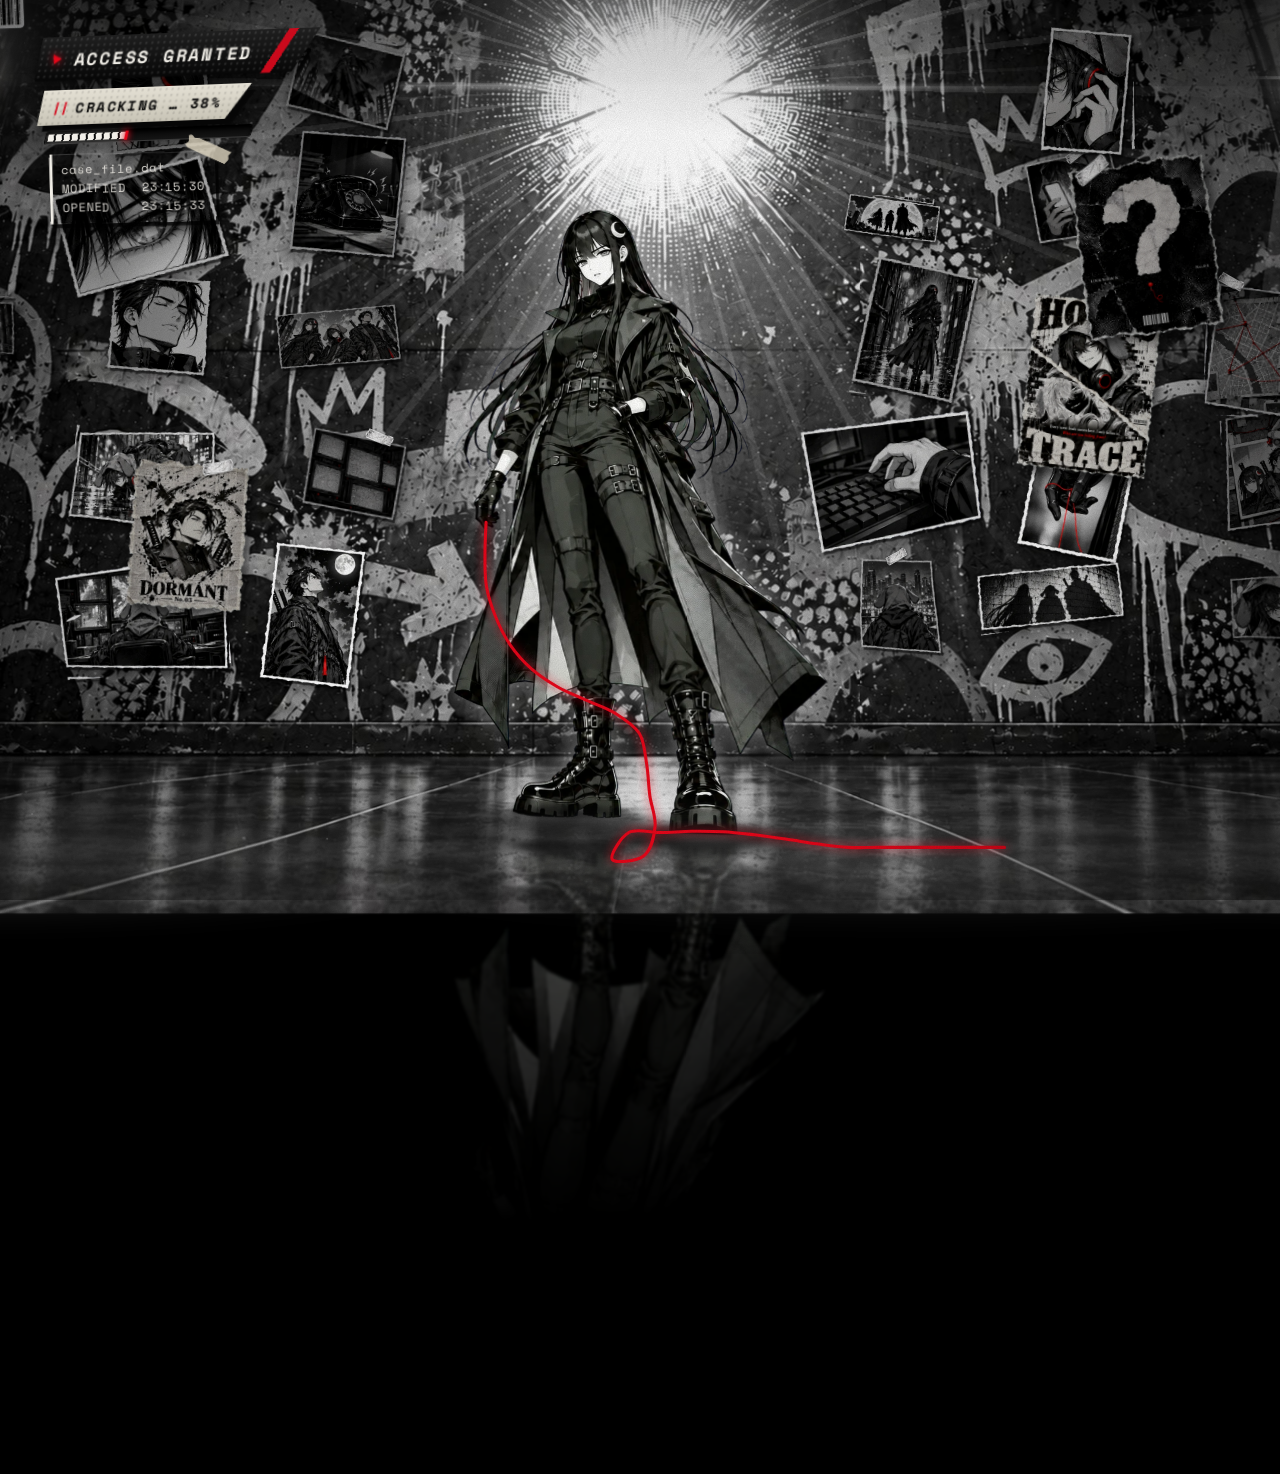
==== commit 68446428: "Round 7: suspects hub rebuilt as manga panels the suspects break out of - Each suspect starts contai" ====
--- a/v2/index.html
+++ b/v2/index.html
@@ -286,37 +286,30 @@
 <div class="flash" id="flash"></div>
 <section class="hub" id="hub" aria-label="Suspects">
   <div class="hub-wall" aria-hidden="true"><div class="wall-camera" id="wallCamera"><img class="wall-plate" src="assets/s-plate-k.jpg" alt=""><i class="wall-light light-left"></i><i class="wall-light light-right" id="hubLamp"></i></div><div class="wall-veil"></div><div class="wall-shade"></div></div>
-  <div class="hub-scraps" aria-hidden="true"><img fetchpriority="low" decoding="async" class="hub-scrap scrap-one" src="assets/pnl-06.webp" alt=""><img fetchpriority="low" decoding="async" class="hub-scrap scrap-two" src="assets/pnl-17.webp" alt=""><img fetchpriority="low" decoding="async" class="hub-scrap scrap-three" src="assets/pnl-23.webp" alt=""></div>
   <div class="hub-flow" id="hubFlow">
     <header class="hub-header" id="hubHeader"><h1 class="hub-title"><span>SUSPECTS</span></h1><p class="hub-ref">CASE_FILE.DAT / MEMBERS</p></header>
-    <div class="poster-stage" id="posterStage" aria-label="Suspect posters">
-      <div class="poster-location hero-location" id="heroLocation"></div>
-      <div class="poster-location alt-location-a" id="altLocationA"></div>
-      <div class="poster-location alt-location-b" id="altLocationB"></div>
-      <div class="poster-location ghost-location" id="ghostLocation" hidden></div>
+    <div class="poster-stage" id="posterStage" aria-label="Suspect spread">
+      <div class="main-panel-location" id="mainPanel"><div class="panel-parallax" id="panelParallax"><div class="panel-shadow"></div><div class="panel-motion" id="panelMotion"><div class="panel-halves" id="panelHalves">
+        <div class="paper-half half-a" id="panelHalfA"><div class="panel-paper"><div class="panel-inner"><i class="inner-shade"></i><i class="panel-burst"></i><i class="panel-grain"></i></div></div><svg class="cut-edge cut-edge-light" viewBox="0 0 100 100" preserveAspectRatio="none" aria-hidden="true"><path d="M0 77 L100 36"/></svg></div>
+        <div class="paper-half half-b" id="panelHalfB"><div class="panel-paper"><div class="panel-inner"><i class="inner-shade"></i><i class="panel-burst"></i><i class="panel-grain"></i></div></div><svg class="cut-edge cut-edge-shadow" viewBox="0 0 100 100" preserveAspectRatio="none" aria-hidden="true"><path d="M0 77 L100 36"/></svg></div>
+      </div><i class="slice-fragment" id="sliceFragment"></i><i class="peel-corner" id="peelCorner"></i><svg class="seam" viewBox="0 0 100 100" preserveAspectRatio="none"><path class="cut-line" id="cutLine" d="M0 77 L100 36"/></svg></div></div></div>
+      <div class="hero-name-location" id="heroNameLocation"><h2 class="hero-name" id="heroName">LUNA</h2><p class="hero-role" id="heroRole">01 / EXECUTOR</p></div>
+      <div class="hero-location" id="heroLocation"><div class="hero-shadow-clip"><div class="hero-shadow" id="heroShadow"><img alt=""></div></div><div class="contact-layer" id="contactLayer"><i class="contact-shadow"></i><i class="contact-shadow"></i></div><div class="reflection" id="heroReflection"><img alt=""></div><div class="hero-parallax" id="heroParallax"><div class="hero-clip" id="heroClip"><div class="hero-motion" id="heroMotion"><img class="hero-art" id="heroArt" alt=""></div></div></div></div>
+      <div class="poster-location alt-location-a" id="altLocationA"></div><div class="poster-location alt-location-b" id="altLocationB"></div><div class="poster-location ghost-location" id="ghostLocation" hidden></div>
+      <div class="outgoing" id="outgoing"></div><div class="cut-in" id="cutIn" aria-hidden="true"><div class="cut-in-paper"><img id="cutInArt" alt=""></div></div>
     </div>
-    <div class="evidence-area" id="evidenceArea"><div class="dossier-drag" id="dossierDrag">
-      <article class="dossier" id="dossier" aria-label="Case file">
-        <div class="d-grip" id="dGrip" aria-hidden="true"></div><i class="d-pin" id="dPin" aria-hidden="true"></i>
-        <div class="d-head"><span id="dNo">FILE 01</span><span class="d-tag" id="dStatus">ACTIVE</span></div>
-        <dl>
-          <div class="d-row"><dt>CODENAME</dt><dd><span class="rv"><span id="dName">LUNA</span><i class="rb"></i></span></dd></div>
-          <div class="d-row"><dt>ROLE</dt><dd><span class="rv"><span id="dRole">EXECUTOR</span><i class="rb"></i></span></dd></div>
-          <div class="d-row"><dt>MODIFIED</dt><dd><span class="rv"><button class="modified-value" id="dMod" type="button">00:00:00</button><i class="rb"></i></span></dd></div>
-        </dl>
-        <p class="opened-clue" id="openedClue" aria-hidden="true"></p>
-        <dl><div class="d-row note"><dt>NOTE</dt><dd><span class="rv"><span id="dNote">执行者。她最近一次下单，是在三天前。</span><i class="rb"></i></span></dd></div></dl>
-        <footer class="d-footer"><span class="file-fragment" aria-hidden="true"></span><span class="stamp" id="stamp">EXAMINED</span></footer>
-        <span class="staple-scar" aria-hidden="true"></span><button class="corner-lift" id="cornerLift" type="button" aria-label="Lift paper corner" aria-pressed="false"></button>
-      </article>
-    </div></div>
+    <div class="evidence-area" id="evidenceArea"><div class="dossier-drag" id="dossierDrag"><article class="dossier" id="dossier" aria-label="Detective observation">
+      <div class="d-grip" id="dGrip" aria-hidden="true"></div><i class="d-pin" id="dPin" aria-hidden="true"></i>
+      <p class="d-note"><span class="note-reveal"><span id="dNote">执行者。她最近一次下单，是在三天前。</span><i class="rb" id="noteBar"></i></span></p>
+      <div class="d-meta"><div class="d-head"><span id="dNo">FILE 01</span><span class="d-tag" id="dStatus">ACTIVE</span></div><dl><div class="d-row"><dt>MODIFIED</dt><dd><button class="modified-value" id="dMod" type="button">00:00:00</button></dd></div></dl><p class="opened-clue" id="openedClue" aria-hidden="true"></p></div>
+      <footer class="d-footer"><span class="file-fragment" aria-hidden="true"></span><span class="stamp" id="stamp">EXAMINED</span></footer><span class="staple-scar" aria-hidden="true"></span><button class="corner-lift" id="cornerLift" type="button" aria-label="Lift paper corner" aria-pressed="false"></button>
+    </article></div></div>
     <nav class="hub-index" id="hubIndex" aria-label="Suspect index"></nav>
   </div>
   <svg class="strings" id="strings" aria-hidden="true"><path class="thread-shadow" id="threadShadow"></path><path class="thread-core" id="threadCore"></path></svg>
   <button class="thread-tail" id="threadTail" type="button" aria-label="Loose thread"></button>
   <button class="hub-b back v-b" id="back" type="button"><i class="b-slab"></i><span class="b-face"><i class="b-tri"></i><span class="e-txt">BACK</span></span></button>
-  <div class="system-line" id="systemLine" role="status" aria-live="polite"></div>
-  <div class="hub-dust" id="hubDust" aria-hidden="true"></div>
+  <div class="system-line" id="systemLine" role="status" aria-live="polite"></div><div class="hub-dust" id="hubDust" aria-hidden="true"></div>
 </section>
 
 <script src="vendor/gsap.min.js"></script>
--- a/v2/hub.css
+++ b/v2/hub.css
@@ -1,190 +1,111 @@
-/* The prepared evidence wall. Fixed angles live inside GSAP's motion wrappers. */
-html.hub-open, html.hub-open body { touch-action: pan-y; }
-.hub { --grain: url("data:image/svg+xml,%3Csvg xmlns='http://www.w3.org/2000/svg' width='160' height='160'%3E%3Cfilter id='n'%3E%3CfeTurbulence type='fractalNoise' baseFrequency='.8' numOctaves='3' stitchTiles='stitch'/%3E%3C/filter%3E%3Cpath fill='%23000' opacity='.12' filter='url(%23n)' d='M0 0h160v160H0z'/%3E%3C/svg%3E"); --paper: #d3cfc3; --ink: #111110; position: fixed; inset: 0; z-index: 35; background: #171716; color: var(--paper); opacity: 0; visibility: hidden; overflow: hidden; touch-action: pan-y; }
-.hub.is-overflowing { overflow-y: auto; overflow-x: hidden; }
-.hub.is-overflowing .hub-wall { position: fixed; }
-.hub *, .hub *::before, .hub *::after { box-sizing: border-box; }
-.hub-wall { position: absolute; inset: 0; overflow: hidden; pointer-events: none; }
-.wall-camera { position: absolute; transform-origin: 50% 36%; transform: scale(1.08); }
-.wall-plate { display: block; width: 100%; height: 100%; }
-.wall-light { position: absolute; border-radius: 50%; background: radial-gradient(ellipse, rgba(226,221,203,.22), rgba(206,200,181,.065) 35%, transparent 70%); }
-.light-left { left: 1%; top: -9%; width: 19%; height: 38%; }
-.light-right { right: -2%; top: -1%; width: 22%; height: 42%; }
-.wall-veil { position: absolute; inset: 0; background: rgba(0,0,0,.35); }
-.wall-shade { position: absolute; inset: 0; background: radial-gradient(ellipse at 51% 38%, transparent 20%, rgba(0,0,0,.33) 100%); }
-.hub-scraps { position: absolute; inset: 0; overflow: hidden; pointer-events: none; }
-.hub-flow { height: 100%; }
-.hub-scrap { position: absolute; opacity: .15; filter: grayscale(1) brightness(.7); width: 16vw; pointer-events: none; }
-.scrap-one { left: -9%; top: 31%; transform: rotate(8deg); }
-.scrap-two { right: -9%; top: 27%; transform: rotate(-11deg); }
-.scrap-three { left: 46%; bottom: -15%; transform: rotate(-6deg); width: 12vw; opacity: .09; }
-.hub-header { position: absolute; left: 4%; top: 4.6%; z-index: 8; }
-.hub-title { margin: 0; width: max-content; padding: 5px 22px 7px 14px; background: #111110; color: #ccc8bd; font: 35px/1.12 'Anton', Impact, sans-serif; letter-spacing: .055em; transform: skewX(-14deg) rotate(-1deg); box-shadow: 3px 3px 0 rgba(166,161,148,.16); }
-.hub-title span { display: block; transform: skewX(14deg); }
-.hub-ref { margin: 13px 0 0 4px; font: 9px/1.4 'Space Mono', monospace; letter-spacing: .15em; color: #969388; }
-.poster-stage { position: absolute; inset: 0; pointer-events: none; }
-.poster-location { position: absolute; display: flex; align-items: center; justify-content: center; pointer-events: auto; }
-.hero-location { left: 11%; top: 16%; width: 31%; height: 68%; }
-.alt-location-a { left: 53%; top: 15%; width: 11%; height: 25%; }
-.alt-location-b { left: 69%; top: 18%; width: 10%; height: 23%; }
-.ghost-location { left: 83%; top: 51%; width: 11%; height: 27%; }
-.poster-motion { position: relative; flex: none; }
-.poster-paper { position: relative; width: 100%; height: 100%; transform: rotate(var(--angle, -2deg)); }
-.hero-location { --angle: -2deg; }
-.alt-location-a { --angle: 3deg; }
-.alt-location-b { --angle: -4deg; }
-.ghost-location { --angle: 2deg; }
-.poster-button { display: block; position: relative; width: 100%; height: 100%; padding: 0; border: 0; background: transparent; color: var(--paper); cursor: pointer; }
-.hero-location .poster-button { cursor: default; }
-.poster-art { display: block; width: 100%; height: 100%; object-fit: contain; filter: grayscale(1) brightness(.9) sepia(.09) drop-shadow(3px 6px 3px rgba(0,0,0,.5)); user-select: none; -webkit-user-drag: none; }
-.poster-art.failed { background: #c4c0b4; clip-path: polygon(2% 1%,97% 0,100% 96%,95% 100%,1% 98%); }
-.poster-label { position: absolute; left: 6%; right: 6%; bottom: 4%; display: flex; align-items: center; gap: 11px; padding: 8px 12px; background: #141413; text-align: left; transform: skewX(-6deg); box-shadow: 2px 3px 0 rgba(0,0,0,.3); }
-.poster-label > * { transform: skewX(6deg); }
-.poster-number { font: 11px/1.2 'Space Mono', monospace; opacity: .6; align-self: flex-start; padding-top: 5px; }
-.poster-name { display: block; font: clamp(32px,3.5vw,54px)/1.05 'Anton', Impact, sans-serif; letter-spacing: .055em; }
-.poster-name.zh { font: 600 clamp(25px,2.5vw,38px)/1.25 'Noto Serif SC', serif; letter-spacing: .03em; }
-.poster-role { display: block; margin-top: 5px; font: 9px/1.2 'Space Mono', monospace; letter-spacing: .18em; color: #aaa69b; }
-.alt-location-a .poster-label, .alt-location-b .poster-label, .ghost-location .poster-label { padding: 5px 7px; gap: 5px; }
-.alt-location-a .poster-name, .alt-location-b .poster-name, .ghost-location .poster-name { font-size: 18px; }
-.alt-location-a .poster-name.zh, .alt-location-b .poster-name.zh { font-size: 15px; }
-.alt-location-a .poster-number, .alt-location-b .poster-number, .ghost-location .poster-number { font-size: 9px; padding-top: 2px; }
-.alt-location-a .poster-role, .alt-location-b .poster-role { font-size: 6px; letter-spacing: .12em; margin-top: 3px; }
-.poster-tape { position: absolute; z-index: 3; top: 1.5%; left: 14%; width: 20%; height: 5%; background: var(--grain), linear-gradient(110deg,rgba(161,157,141,.7),rgba(207,200,176,.75),rgba(144,141,126,.6)); background-size: 120px, auto; clip-path: polygon(2% 4%,97% 0,100% 95%,0 100%); transform: rotate(-14deg); pointer-events: none; }
-.poster-tape.tape-two { left: auto; right: 12%; transform: rotate(12deg); }
-.poster-pin, .d-pin { position: absolute; z-index: 5; width: 6px; height: 6px; border-radius: 50%; background: #373530; box-shadow: 1px 2px 2px #000, inset 0 1px 0 #8e897d; }
-.poster-pin { right: 9%; top: 5%; }
-.poster-button:focus-visible { outline: 1px solid #d3cfc3; outline-offset: 5px; }
-@media (hover: hover) { .alt-location-a .poster-button:hover .poster-label, .alt-location-b .poster-button:hover .poster-label { background: #282723; } }
-.ghost-location[hidden], .hub [hidden] { display: none !important; }
-.ghost-location .poster-art { opacity: .78; }
-.ghost-name { display: block; width: 52px; height: 12px; background: #999588; }
-.ghost-signal { display: flex; gap: 2px; align-items: flex-end; height: 10px; margin-top: 4px; }
-.ghost-signal i { display: block; width: 3px; background: #7a776e; height: 4px; }
-.ghost-signal i:nth-child(2) { height: 7px; opacity: .4; }
-.hub:not(.is-calm) .ghost-signal i:nth-child(2) { animation: hub-signal 9s steps(1) infinite; }
-@keyframes hub-signal { 0%,94%,98%,100% { opacity: .4; } 95%,97% { opacity: .18; } }
-.ghost-signal i:nth-child(3) { height: 10px; opacity: .2; }
-.evidence-area { position: absolute; left: 50%; top: 45%; width: 33.5%; height: 39%; z-index: 5; }
-.dossier-drag { position: relative; width: calc(29vw - 14px); }
-.dossier { position: relative; transform: rotate(1deg); background: var(--grain), linear-gradient(120deg,#d6d2c7,#c4c0b4); background-size: 160px, auto; color: #181817; padding: 25px 24px 14px; font: 12px/1.5 'Space Mono', monospace; box-shadow: 3px 6px 0 rgba(0,0,0,.36), 9px 14px 18px rgba(0,0,0,.22); }
-.dossier::before { content: ''; position: absolute; top: -9px; left: 42%; width: 23%; height: 24px; background: var(--grain),rgba(156,150,131,.69); background-size: 100px; transform: rotate(-4deg); clip-path: polygon(3% 4%,96% 0,100% 96%,0 100%); pointer-events: none; }
-.d-grip { position: absolute; top: 6px; left: 15px; width: 67px; height: 13px; background: repeating-linear-gradient(0deg,transparent 0 3px,rgba(32,31,28,.22) 3px 4px); cursor: grab; touch-action: none; }
-.d-grip:active { cursor: grabbing; }
-.d-pin { left: 9px; top: 8px; }
-.d-head { display: flex; align-items: center; justify-content: space-between; gap: 12px; margin-bottom: 10px; padding-bottom: 8px; border-bottom: 1px solid #868377; font-size: 11px; letter-spacing: .12em; }
-.d-tag { font-size: 9px; line-height: 1.6; background: #242420; color: #cbc7bc; padding: 2px 8px; letter-spacing: .08em; }
-.dossier dl { margin: 0; }
-.d-row { display: grid; grid-template-columns: 92px minmax(0,1fr); align-items: baseline; padding: 3px 0; }
-.d-row dt { color: #605e56; font-size: 9px; letter-spacing: .08em; }
-.d-row dd { margin: 0; font-size: 13px; font-weight: 700; letter-spacing: .03em; min-width: 0; }
-#dName.zh { font: 600 15px/1.3 'Noto Serif SC',serif; }
-.hub .rv { position: relative; display: inline-block; vertical-align: bottom; overflow: hidden; }
-.hub .rb { position: absolute; inset: 0; background: #191918; transform-origin: 100% 50%; pointer-events: none; }
-.modified-value { font: inherit; letter-spacing: inherit; padding: 0; border: 0; color: inherit; background: none; cursor: pointer; }
-.modified-value:focus-visible { outline: 1px solid #57554c; outline-offset: 3px; }
-.opened-clue { height: 15px; margin: 0 0 2px 92px; font-size: 8px; letter-spacing: .07em; opacity: 0; }
-.d-row.note { display: block; border-top: 1px solid rgba(68,65,57,.25); margin-top: 6px; padding-top: 10px; }
-.d-row.note dt { margin-bottom: 6px; }
-.d-row.note dd { font: 600 18px/1.65 'Noto Serif SC',serif; letter-spacing: .025em; min-height: 60px; }
-.d-row.note .rv { display: block; text-wrap: balance; }
-.d-footer { min-height: 31px; margin-top: 10px; padding-top: 8px; border-top: 1px solid rgba(68,65,57,.25); display: flex; align-items: center; justify-content: space-between; gap: 10px; }
-.file-fragment { width: 49px; height: 14px; opacity: .5; background: repeating-linear-gradient(90deg,#2b2a25 0 1px,transparent 1px 3px,#2b2a25 3px 5px,transparent 5px 8px); }
-.stamp { font: 10px/1.2 'Space Mono',monospace; letter-spacing: .12em; padding: 3px 5px; border: 1px solid #666357; opacity: 0; transform: rotate(-3deg); margin-right: 14px; color: #565347; }
-.corner-lift { position: absolute; right: 0; bottom: 0; width: 31px; height: 31px; padding: 0; background: linear-gradient(135deg,transparent 48%,#b2ad9d 49%,#d2cebf 78%); border: 0; cursor: pointer; z-index: 4; transform-origin: bottom right; transition: width .2s,height .2s; }
-.corner-lift:focus-visible { outline: 1px solid #292823; }
-.staple-scar { position: absolute; right: 9px; bottom: 9px; width: 23px; height: 19px; background: #a4a090; opacity: 0; pointer-events: none; }
-.staple-scar::before, .staple-scar::after { content: ''; position: absolute; top: 6px; width: 3px; height: 2px; background: #454238; box-shadow: 0 7px 0 #454238; transform: rotate(-12deg); }
-.staple-scar::before { left: 5px; } .staple-scar::after { left: 16px; }
-.dossier.corner-open .staple-scar { opacity: 1; }
-.dossier.corner-open .corner-lift { width: 49px; height: 49px; background: linear-gradient(135deg,transparent 48%,#8d8879 49%,#c2bca9 74%); }
-.hub-index { position: absolute; left: 50%; bottom: 8%; display: flex; gap: 16px; z-index: 8; }
-.hub-b { --d: 5px; position: relative; border: 0; padding: 0; background: none; color: var(--paper); cursor: pointer; font: 23px/1.2 'Anton',Impact,sans-serif; transform: skewX(-14deg); min-height: 44px; outline: none; }
-.hub-b .b-face { min-height: 44px; align-items: center; }
-.hub .hub-b .b-tri { filter: none; animation: none; border-left-color: #a9393e; }
-.index-button { font-size: 20px; --d: 4px; }
-.index-button .b-face { padding: 8px 26px 8px 12px; }
-.index-button .b-tri { display: none; }
-.hub .index-button .b-face { background: radial-gradient(circle, rgba(255,255,255,.07) 1px,transparent 1.6px) 0 0/6px 6px,linear-gradient(180deg,#1d1d1d,#050505); }
-.index-button[aria-pressed="true"] .b-face { box-shadow: inset 0 -2px 0 #b7b2a4; color: #ddd8c9; }
-.index-button[aria-pressed="true"]::after { content: ''; position: absolute; width: 3px; height: 3px; bottom: -12px; left: 50%; background: #aaa596; }
-.hub-b:focus-visible { outline: 1px solid #d3cfc3; outline-offset: 8px; }
-.back { position: absolute; left: 4%; bottom: 5%; z-index: 8; font-size: 25px; }
-.hub .strings { position: absolute; inset: 0; width: 100%; height: 100%; z-index: 6; pointer-events: none; overflow: visible; }
-.strings path { fill: none; stroke-linecap: round; stroke-linejoin: round; }
-.thread-shadow { stroke: #210e0e; stroke-width: 3.4; }
-.thread-core { stroke: #cb1525; stroke-width: 1.65; }
-.thread-tail { position: absolute; width: 28px; height: 28px; padding: 0; border: 0; border-radius: 50%; background: none; z-index: 7; cursor: pointer; }
-.thread-tail::after { content: ''; position: absolute; left: 12px; top: 12px; width: 4px; height: 4px; background: #7b675b; border-radius: 50%; box-shadow: 1px 1px 2px #000; }
-.thread-tail:focus-visible { outline: 1px solid #aaa596; outline-offset: 2px; }
-.system-line { position: absolute; right: 5%; bottom: 5%; z-index: 8; min-height: 16px; font: 9px/1.5 'Space Mono',monospace; letter-spacing: .16em; color: #99958a; }
-.hub-dust { position: absolute; inset: 0; pointer-events: none; z-index: 9; overflow: hidden; }
-.hub-dust i { position: absolute; width: 2px; height: 2px; background: #c6c0ae; border-radius: 50%; opacity: .13; animation: hub-drift 19s linear infinite; }
-@keyframes hub-drift { from { transform: translate(0,18px); opacity: 0; } 30% { opacity: .18; } to { transform: translate(22px,-70px); opacity: 0; } }
-.hub:not(.is-calm) .wall-light { animation: hub-breathe 7s ease-in-out infinite alternate; }
-.hub:not(.is-calm) .poster-label { animation: hub-breeze 8s ease-in-out infinite alternate; transform-origin: 5% 0; }
-@keyframes hub-breathe { to { opacity: .68; } }
-@keyframes hub-breeze { to { transform: skewX(-6deg) rotate(.12deg); } }
-.hub.is-calm *, .hub.is-calm *::before, .hub.is-calm *::after { animation: none !important; transition-duration: 0s !important; }
-@media (max-width: 1300px) and (min-width: 761px) {
- .hero-location { left: 8%; width: 34%; }
- .evidence-area { left: 49%; width: 36%; top: 43%; height: 42%; }
- .hub-index { left: 49%; bottom: 7%; }
- .dossier-drag { width: calc(32vw - 14px); }
- .dossier { padding: 26px 20px 14px; }
- .d-row.note dd { font-size: 17px; }
- .ghost-location { left: 85%; width: 10%; }
+/* Round 7: a paper world, a subject that exceeds it. Motion has separate wrappers. */
+html.hub-open,html.hub-open body{touch-action:pan-y}
+.hub{--paper:#d3cfc3;--ink:#10100f;--grain:url("data:image/svg+xml,%3Csvg xmlns='http://www.w3.org/2000/svg' width='120' height='120'%3E%3Cfilter id='n'%3E%3CfeTurbulence type='fractalNoise' baseFrequency='.8' numOctaves='3' stitchTiles='stitch'/%3E%3C/filter%3E%3Cpath fill='%23000' opacity='.13' filter='url(%23n)' d='M0 0h120v120H0z'/%3E%3C/svg%3E");position:fixed;inset:0;z-index:35;background:#111110;color:var(--paper);opacity:0;visibility:hidden;overflow:hidden;touch-action:pan-y;isolation:isolate}
+.hub *,.hub *:before,.hub *:after{box-sizing:border-box}.hub [hidden]{display:none!important}.hub img{user-select:none;-webkit-user-drag:none}
+.hub-wall{position:absolute;inset:-12px;overflow:hidden;pointer-events:none}.wall-camera{position:absolute;inset:0;transform:scale(1.04);transform-origin:50% 40%}.wall-plate{width:100%;height:100%;object-fit:cover;display:block}.wall-veil{position:absolute;inset:0;background:rgba(0,0,0,.57)}.wall-shade{position:absolute;inset:0;background:radial-gradient(ellipse at 36% 28%,transparent 10%,#0006 68%),linear-gradient(90deg,transparent 60%,#0005)}.wall-light{position:absolute;top:0;width:16%;height:35%;background:radial-gradient(ellipse at 50% 0%,#e2ddd21c,transparent 70%)}.light-left{left:2%}.light-right{right:2%}.hub:not(.is-calm) .wall-light{animation:hub-flicker 11s steps(1) infinite}
+.hub-flow{position:relative;width:100%;height:100%;min-height:620px}.hub-header{position:absolute;left:4%;top:4%;z-index:15}.hub-title{width:max-content;margin:0;padding:5px 22px 7px 14px;font:34px/1.12 Anton,Impact,sans-serif;letter-spacing:.045em;color:#ccc8bd;background:#10100f;transform:skewX(-14deg) rotate(-1deg);box-shadow:3px 4px 0 #8f897849}.hub-title span{display:block;transform:skewX(14deg)}.hub-ref{margin:12px 0 0 3px;font:8px/1.4 'Space Mono',monospace;letter-spacing:.14em;color:#8d897f}
+.poster-stage{position:absolute;inset:0;pointer-events:none;perspective:1500px}.main-panel-location{position:absolute;left:4%;top:17%;width:63%;height:64%;z-index:2}.panel-parallax,.panel-motion,.panel-halves,.paper-half{position:absolute;inset:0}.panel-shadow{position:absolute;inset:0;transform:translate(14px,21px);background:#0009;clip-path:polygon(2% 12%,100% 0,94% 100%,0 83%);filter:blur(8px)}.panel-halves{transform-origin:48% 100%}.paper-half{filter:drop-shadow(3px 4px 0 #716d62) drop-shadow(7px 11px 4px #0008)}.half-a{clip-path:polygon(0 0,100% 0,100% 36%,0 77%)}.half-b{clip-path:polygon(0 77%,100% 36%,100% 100%,0 100%)}.panel-paper{position:absolute;inset:0;background:var(--grain),#ccc8bd;clip-path:polygon(2% 12%,9% 11%,9.6% 11.5%,18% 10%,18.7% 10.5%,31% 8.2%,32% 8.5%,44% 6.6%,45% 7%,60% 4.9%,61% 5.3%,76% 2.8%,77% 3.2%,99.5% 0,100% 3%,98.8% 16%,99.2% 17%,97.8% 31%,98.2% 32%,97% 46%,97.4% 47%,96% 62%,96.5% 63%,95.2% 78%,95.6% 79%,94% 100%,84% 97.9%,83% 98.3%,69% 95.5%,68% 95.9%,54% 93%,53% 93.4%,38% 90.5%,37% 90.9%,22% 87.8%,21% 88.2%,0 83%,.6% 67%,.2% 66%,1% 48%,.6% 47%,1.4% 29%,1% 28%)}.panel-inner{position:absolute;inset:8px;background:#151514 url('assets/s-plate-k.jpg') center 34%/cover;clip-path:polygon(2% 12%,100% 0,94% 100%,0 83%);overflow:hidden}.inner-shade{position:absolute;inset:0;background:linear-gradient(90deg,#0007,transparent 50%,#0008),linear-gradient(0deg,#0006,transparent 40%)}.panel-burst{position:absolute;left:46%;top:4%;width:44%;aspect-ratio:1;transform:translate(-50%,-10%);background:radial-gradient(circle,#ece8dc9c,transparent 58%);opacity:.48}.panel-grain{position:absolute;inset:0;background:var(--grain);opacity:.4}.panel-code{position:absolute;left:5%;top:23%;color:#b7b3a5;font:8px/1 'Space Mono',monospace;letter-spacing:.2em;transform:rotate(-4deg)}
+.hero-location{position:absolute;left:6%;top:4%;width:60%;height:89%;z-index:5;pointer-events:none}.hero-parallax,.hero-clip{position:absolute;inset:0}.hero-motion{position:absolute;transform-origin:50% 100%}.hero-art{display:block;width:100%;height:100%;object-fit:fill}.hero-shadow-clip{position:absolute;inset:0;z-index:3;pointer-events:none;clip-path:polygon(5% 25%,99% 15%,94% 86%,4% 74%)}.hero-shadow{position:absolute;filter:brightness(0) blur(3px);opacity:.55;transform:translate(10px,11px);transform-origin:50% 100%}.hero-shadow img{width:100%;height:100%}.contact-layer{position:absolute;inset:0;z-index:4;pointer-events:none}.contact-shadow{position:absolute;width:15%;height:3.5%;background:radial-gradient(ellipse,#000 10%,#000b 40%,transparent 73%);transform:translate(-50%,-45%)}.reflection{position:absolute;z-index:0;transform-origin:50% 0;opacity:.1;transform:scaleY(-.18);mask-image:linear-gradient(to top,#000,transparent 48%);pointer-events:none}.reflection img{width:100%;height:100%}.hero-name-location{position:absolute;left:7%;top:61%;width:56%;z-index:4;pointer-events:none;transform:rotate(-6deg)}.hero-name{margin:0;font:clamp(100px,12.5vw,210px)/.9 Anton,Impact,sans-serif;letter-spacing:.035em;color:#c7c2b2;text-shadow:3px 4px 0 #090909;white-space:nowrap}.hero-role{margin:12px 0 0 3px;font:10px/1 'Space Mono',monospace;letter-spacing:.3em;color:#b4ad9b}
+.seam{position:absolute;inset:0;overflow:visible;z-index:4;pointer-events:none}.cut-line{stroke:#dbd6c9;stroke-width:1;fill:none;opacity:0}.slice-fragment{position:absolute;left:82%;top:35%;width:18%;height:65%;background:var(--grain),#c4c0b4;clip-path:polygon(89% 0,100% 0,64% 100%,30% 95%);opacity:0}.peel-corner{position:absolute;right:4%;bottom:2%;width:24%;height:29%;transform-origin:100% 100%;z-index:7;opacity:0;background:var(--grain),linear-gradient(135deg,#333 5%,#b0ab9e 48%,#ddd7c8 50%,#bbb5a7 68%,#777166);clip-path:polygon(100% 0,100% 100%,0 92%);filter:drop-shadow(-8px -5px 5px #0007)}.hub[data-character="hound"] .peel-corner{opacity:1}.hub[data-character="luna"] .slice-fragment{opacity:.8}
+.poster-location{position:absolute;pointer-events:auto}.alt-location-a{left:69%;top:12%;width:12.5%;height:32%;z-index:7;--angle:-6deg}.alt-location-b{left:83%;top:18%;width:12%;height:32%;z-index:8;--angle:5deg}.side-motion,.side-parallax,.side-paper{width:100%;height:100%;position:relative}.side-paper{transform:rotate(var(--angle));filter:drop-shadow(3px 4px 0 #5d5a51) drop-shadow(9px 14px 7px #0009)}.side-button{position:relative;display:block;width:100%;height:100%;border:0;padding:0;color:var(--paper);background:var(--grain),#c7c3b6;cursor:pointer;clip-path:polygon(1% 2%,99% 0,100% 97%,97% 100%,0 98%);overflow:hidden}.side-art{position:absolute;inset:5px;width:calc(100% - 10px);height:calc(100% - 10px);object-fit:cover;object-position:50% 20%;filter:grayscale(1) brightness(.85)}.side-label{position:absolute;left:0;right:0;bottom:0;padding:8px 10px;background:#111e;display:flex;gap:10px;align-items:baseline;text-align:left}.side-number{font:9px/1 'Space Mono',monospace;color:#9d988a}.side-name{font:22px/1.2 Anton,sans-serif;letter-spacing:.06em}.side-tape{position:absolute;left:27%;top:-5px;width:35%;height:15px;background:var(--grain),#aca68bab;transform:rotate(9deg);clip-path:polygon(0 5%,98% 0,100% 90%,3% 100%)}.side-button:focus-visible{outline:3px solid #d3cfc3;outline-offset:-7px}.side-art.failed{opacity:.3}.ghost-location{left:56%;top:75%;width:10%;height:17%;z-index:7;--angle:7deg}.ghost-location .side-art{filter:grayscale(1) brightness(.4)}.ghost-name{display:inline-block;width:49px;height:10px;background:#b0ab9d}.ghost-location .side-label{padding:6px}.ghost-signal{font:6px/1 'Space Mono',monospace;letter-spacing:.1em;display:block;margin-top:4px;color:#969080}
+.evidence-area{position:absolute;left:70%;top:57%;width:26%;height:30%;z-index:9}.dossier-drag{position:relative;width:100%}.dossier{position:relative;background:var(--grain),linear-gradient(120deg,#d1cdc1,#bcb7aa);color:#181816;padding:26px 25px 15px;transform:rotate(2deg);box-shadow:3px 4px 0 #716b5e,9px 15px 15px #0007;clip-path:polygon(0 1%,98% 0,100% 3%,99% 99%,2% 100%,0 97%)}.dossier:before{content:'';position:absolute;top:0;left:45%;width:25%;height:15px;background:var(--grain),#9d977db3;transform:rotate(-3deg)}.d-pin{position:absolute;left:14px;top:12px;width:9px;height:9px;border-radius:50%;background:linear-gradient(135deg,#a9a598,#55534d);box-shadow:1px 2px 1px #292720,inset 0 1px 1px #d1cbbb}.d-grip{position:absolute;right:16px;top:8px;width:46px;height:10px;background:repeating-linear-gradient(0deg,transparent 0 3px,#2222 3px 4px);cursor:grab;touch-action:none}.d-grip:active{cursor:grabbing}.d-note{margin:6px 0 20px;font:600 18px/1.65 'Noto Serif SC',serif;letter-spacing:.018em;text-wrap:pretty;word-break:normal;overflow-wrap:normal}.note-part{white-space:nowrap}.note-reveal{position:relative;display:block}.rb{position:absolute;inset:0;background:#151514;transform-origin:100% 50%;pointer-events:none}.d-meta{border-top:1px solid #6f6b5c5c;padding-top:11px;font:9px/1.65 'Space Mono',monospace;letter-spacing:.08em}.d-head{display:flex;align-items:center;justify-content:space-between;gap:10px;margin-bottom:6px}.d-tag{background:#262521;color:#c2bcab;padding:1px 5px;font-size:7px}.d-row{display:flex;gap:10px;align-items:baseline}.d-row dt{color:#676255;font-size:8px}.d-row dd{margin:0}.d-meta dl{margin:0}.modified-value{font:inherit;letter-spacing:inherit;border:0;padding:0;background:none;color:inherit;cursor:pointer}.opened-clue{margin:1px 0 0;min-height:13px;font-size:8px;opacity:0}.modified-value:focus-visible{outline:1px solid #4c493f;outline-offset:2px}.d-footer{display:flex;align-items:center;justify-content:space-between;margin-top:6px;min-height:18px}.file-fragment{width:43px;height:12px;opacity:.5;background:repeating-linear-gradient(90deg,#29271f 0 1px,transparent 1px 3px,#29271f 3px 5px,transparent 5px 8px)}.stamp{font:8px/1 'Space Mono',monospace;letter-spacing:.1em;color:#5c5647;border:1px solid #77705f;padding:3px 4px;margin-right:10px;transform:rotate(-3deg)}.corner-lift{position:absolute;right:0;bottom:0;width:28px;height:28px;background:linear-gradient(135deg,transparent 48%,#938c79 49%,#d2cab7 76%);border:0;padding:0;cursor:pointer;transition:width .2s,height .2s}.staple-scar{position:absolute;right:8px;bottom:8px;width:22px;height:18px;background:#b0a792;opacity:0}.staple-scar:before,.staple-scar:after{content:'';position:absolute;top:5px;width:3px;height:2px;background:#454238;box-shadow:0 7px 0 #454238}.staple-scar:before{left:5px}.staple-scar:after{left:15px}.dossier.corner-open .staple-scar{opacity:1}.dossier.corner-open .corner-lift{width:47px;height:47px}
+.hub-index{position:absolute;left:71%;bottom:5%;display:flex;gap:16px;z-index:15}.hub-b{--d:5px;position:relative;border:0;padding:0;background:none;color:var(--paper);cursor:pointer;font:23px/1.2 Anton,Impact,sans-serif;transform:skewX(-14deg);min-height:44px;outline:none}.hub-b .b-face{min-height:44px;align-items:center}.hub .hub-b .b-tri{filter:none;animation:none;border-left-color:#a9393e}.index-button{--d:4px;font-size:20px}.index-button .b-face{padding:8px 25px 8px 12px}.index-button .b-tri{display:none}.index-button[aria-pressed="true"] .b-face{box-shadow:inset 0 -2px 0 #b7b2a4;color:#ddd8c9}.hub-b:focus-visible{outline:1px solid #d3cfc3;outline-offset:7px}.back{position:absolute;left:4%;bottom:4%;z-index:15;font-size:24px}.system-line{position:absolute;right:4%;bottom:1.5%;font:8px/1.5 'Space Mono',monospace;letter-spacing:.14em;color:#9d9789;z-index:15}
+.hub .strings{position:absolute;inset:0;width:100%;height:100%;z-index:10;pointer-events:none;overflow:visible}.strings path{fill:none;stroke-linecap:round;stroke-linejoin:round}.thread-shadow{stroke:#250b0c;stroke-width:3.3}.thread-core{stroke:#db1426;stroke-width:1.65}.thread-tail{position:absolute;width:28px;height:28px;border:0;padding:0;background:none;border-radius:50%;z-index:11;cursor:pointer}.thread-tail:focus-visible{outline:1px solid #aaa596}.hub-dust{position:absolute;inset:0;pointer-events:none;z-index:12;overflow:hidden}.hub-dust i{position:absolute;width:2px;height:2px;border-radius:50%;background:#d5ceba;opacity:.14;animation:hub-drift 20s linear infinite}.cut-in{position:absolute;left:12%;top:24%;width:76%;height:24%;z-index:13;opacity:0;pointer-events:none;transform:rotate(-9deg);filter:drop-shadow(0 10px 0 #000)}.cut-in-paper{position:absolute;inset:0;background:#c7c2b4;clip-path:polygon(3% 12%,100% 0,97% 88%,0 100%);padding:6px;overflow:hidden}.cut-in img{width:100%;height:100%;object-fit:cover;object-position:50% 19%;filter:grayscale(1) contrast(1.15);clip-path:polygon(3% 12%,100% 0,97% 88%,0 100%)}.outgoing{position:absolute;inset:0;z-index:6;pointer-events:none}
+@keyframes hub-drift{0%{transform:translate(0,15px);opacity:0}30%{opacity:.17}100%{transform:translate(20px,-60px);opacity:0}}@keyframes hub-flicker{0%,94%,98%,100%{opacity:.6}95%,97%{opacity:.42}}.hub.is-calm *,.hub.is-calm *:before,.hub.is-calm *:after{animation:none!important;transition-duration:0s!important}
+@media(hover:hover){.side-button:hover .side-art{filter:grayscale(1) brightness(1)}.side-button:hover .side-label{background:#292720}.side-parallax{transition:translate .3s}.poster-location:hover .side-parallax{translate:0 -3px}}
+@media(min-width:761px) and (max-width:1300px){.main-panel-location{left:3%;width:62%}.hero-location{left:4%;width:62%}.alt-location-a{left:69%;width:13%;height:30%}.alt-location-b{left:84%;width:12%;height:28%}.evidence-area{left:68%;width:28%;top:55%}.dossier{padding:24px 20px 12px}.hub-index{left:69%;gap:12px}.hero-name-location{left:6%}.side-name{font-size:19px}}
+@media(min-width:761px) and (max-aspect-ratio:1.45/1){.main-panel-location{left:3%;top:22%;width:62%;height:59%}.hero-location{left:4%;top:9%;width:61%;height:84%}.hero-name-location{top:66%;left:5%}.hero-name{font-size:13vw}.alt-location-a{top:13%;height:28%}.alt-location-b{top:20%;height:25%}.evidence-area{top:53%;left:68%;width:28%}.d-note{font-size:17px}.hub-index{bottom:4%;left:68%}.ghost-location{left:56%;top:81%;height:13%}.dossier{padding:24px 16px 12px}.hub-index{gap:9px}.index-button .b-face{padding:8px 20px 8px 10px}}
+@media(max-width:760px){.hub{overflow-y:auto;overflow-x:hidden;overscroll-behavior:contain}.hub-wall{position:fixed}.wall-veil{background:#0009}.wall-shade{background:linear-gradient(0deg,#0009,transparent)}.hub-flow{height:auto;min-height:100%;padding:22px 20px 40px;display:flex;flex-direction:column;gap:20px}.hub-header{position:relative;left:auto;top:auto;min-height:60px}.hub-title{font-size:26px;padding:6px 17px 7px 10px}.hub-ref{font-size:7px;margin-top:10px}.back{right:24px;left:auto;top:19px;bottom:auto;font-size:17px}.back .b-face{padding:7px 27px 7px 10px}.poster-stage{position:relative;inset:auto;width:calc(100% + 10px);margin-left:-5px;height:600px;flex:none}.main-panel-location{left:0;top:13%;width:100%;height:63%}.hero-location{left:0;top:0;width:100%;height:83%;z-index:5}.hero-name-location{left:3%;top:55%;width:94%;transform:rotate(-6deg)}.hero-name{font-size:94px}.hero-role{font-size:8px;margin-top:8px}.panel-code{font-size:6px;left:6%;top:20%}.alt-location-a,.alt-location-b{top:86%;width:46%;height:76px;--angle:-3deg}.alt-location-a{left:1%}.alt-location-b{left:52%;--angle:3deg}.side-art{object-position:50% 18%;height:calc(100% - 8px);inset:4px}.side-label{left:45%;padding:7px 6px;background:#141412e8;height:100%;gap:5px;flex-wrap:wrap;align-content:center}.side-name{font-size:20px}.side-tape{width:20%;height:11px;left:12%}.ghost-location{top:66%;left:72%;width:26%;height:17%;--angle:7deg}.ghost-location .side-label{left:0;height:auto;padding:5px}.ghost-location .ghost-signal{display:none}.hero-shadow-clip{clip-path:polygon(0 23%,100% 12%,96% 77%,0 68%)}.evidence-area{position:relative;left:auto;top:auto;width:calc(100% - 4px);height:auto;margin:0 2px}.dossier{padding:26px 23px 14px;transform:rotate(.7deg)}.d-note{font-size:18px;margin-bottom:19px;line-height:1.65}.d-grip{pointer-events:none;opacity:.4}.hub-index{position:relative;left:auto;bottom:auto;justify-content:center;gap:15px;order:2}.evidence-area{order:3}.index-button{flex:1;max-width:75px}.index-button .b-face{padding:8px 15px;justify-content:center}.system-line{position:relative;right:auto;bottom:auto;margin:-29px 24px 10px;font-size:7px;text-align:right}.cut-in{left:1%;top:20%;width:98%;height:19%}.hub-dust{position:fixed}.reflection{opacity:.07}.contact-shadow{height:3%}}
+/* The cast shadow belongs behind the alpha cut-out, never over its ink. */
+.hero-shadow-clip{z-index:1}.contact-layer{z-index:2}.hero-parallax{z-index:5}.slice-fragment{left:93%;width:7%;top:38%;height:62%;clip-path:polygon(45% 0,80% 0,27% 100%,0 96%)}
+.hub .index-button .b-face:after{background:#b3ad9e}.hub .back .b-face:after{background:#b3ad9e}
+/* Crop transparent padding and reflection geometry so portrait has real scroll bounds. */
+.hub-wall{inset:0}.wall-camera{inset:-12px}.hero-location{overflow:clip;overflow-clip-margin:12px}.hero-clip{overflow:hidden}.reflection{height:78px;overflow:hidden;transform:none;mask-image:linear-gradient(to bottom,#000,transparent 95%)}.reflection img{position:absolute;bottom:100%;left:0;transform-origin:50% 100%;transform:scaleY(-.18)}.hero-shadow img{transform:translate(10px,11px)}
+@media(max-width:760px){.poster-stage{height:560px}.wall-camera{inset:0;height:700px}.hero-location{overflow-clip-margin:0}.hero-name-location{overflow:clip}.hero-name{font-size:86px}.reflection{height:40px}}
+.contact-layer,.hero-shadow-clip{overflow:hidden}
+@media(min-width:761px){.hub[data-character="luna"][data-art="placeholder"] .main-panel-location{width:58%}}
+.hub.switch-cover .strings{opacity:0}
+@media(max-width:340px){.d-note{font-size:16px}.hero-name{font-size:75px}.side-name{font-size:17px}}
+
+/* Review 1: landscape composition uses the actual viewport, including 800 × 450. */
+@media(min-width:761px){
+  .hub-flow{min-height:0}
+  .evidence-area{height:auto;top:auto;bottom:22%}
+  .hero-name{font-size:clamp(80px,12.5vw,310px)}
+
 }
-@media (max-aspect-ratio: 1.45/1) and (min-width: 761px) {
- .hero-location { left: 6%; top: 20%; width: 36%; height: 65%; }
- .alt-location-a { left: 52%; top: 14%; width: 13%; height: 25%; }
- .alt-location-b { left: 72%; top: 15%; width: 12%; height: 24%; }
- .evidence-area { left: 49%; top: 44%; width: 42%; height: 40%; }
- .hub-index { left: 49%; bottom: 7%; }
- .dossier-drag { width: calc(42vw - 14px); }
- .hub.unlocked .alt-location-b { left: 67%; }
- .ghost-location { left: 81%; top: 16%; width: 11%; height: 23%; }
- .d-row.note dd { min-height: 57px; }
+.peel-corner{right:auto;bottom:auto;transform-origin:100% 100%;clip-path:polygon(0 0,100% 100%,0 88%);background:var(--grain),repeating-linear-gradient(17deg,transparent 0 5px,#625e4d19 5px 6px),linear-gradient(125deg,#eee8d9 0%,#c8c0ad 48%,#8b826f 73%,#e5ddcc 100%);filter:drop-shadow(-5px 8px 3px #0009);border-left:2px solid #e1dac9}
+.peel-corner:after{content:'';position:absolute;inset:0;background:linear-gradient(135deg,transparent 40%,#fff5 48%,#655c4b77 52%,transparent 60%)}
+@media(min-width:761px) and (max-height:650px){
+  .hub-title{font-size:clamp(23px,2.2vw,30px)}
+  .hub-ref{font-size:6px;margin-top:8px}
+  .dossier{padding:22px 15px 10px}
+  .d-note{font-size:clamp(12px,1.28vw,16px);line-height:1.65;margin:3px 0 10px}
+  .d-meta{font-size:7px;padding-top:7px}
+  .d-row dt{font-size:6px}.d-tag{font-size:6px}.opened-clue{min-height:8px;font-size:6px}
+  .d-footer{min-height:12px;margin-top:3px}.stamp{font-size:6px;padding:2px}
+  .file-fragment{height:9px}.d-pin{width:7px;height:7px;left:12px;top:10px}
+  .hero-role{font-size:7px;margin-top:8px}
+  .side-name{font-size:clamp(13px,1.5vw,18px)}
+  .side-label{padding:6px;gap:5px}.side-number{font-size:6px}.side-tape{height:10px}
+  .hub-b{font-size:18px}.back{font-size:20px;bottom:3%}
+  .hub-index{bottom:3%;gap:8px}.index-button .b-face{padding:7px 19px 7px 10px}
 }
-@media (max-width: 760px) {
- .hub { overflow-y: auto; overflow-x: hidden; overscroll-behavior: contain; }
- .hub-wall { position: fixed; }
- .hub-flow { height: auto; position: relative; display: grid; grid-template-columns: minmax(0,1fr); grid-template-rows: auto auto auto auto; gap: 19px; min-height: 100%; padding: calc(22px + env(safe-area-inset-top,0px)) 22px calc(35px + env(safe-area-inset-bottom,0px)); }
- .hub-header { position: relative; left: auto; top: auto; display: flex; align-items: flex-start; min-height: 45px; }
- .hub-title { font-size: 25px; padding: 6px 17px 7px 10px; }
- .hub-ref { position: absolute; left: 0; top: 36px; margin: 8px 0 0; font-size: 7px; }
- .back { position: absolute; right: 24px; top: calc(19px + env(safe-area-inset-top,0px)); bottom: auto; left: auto; font-size: 18px; }
- .back .b-face { padding: 7px 28px 7px 10px; }
- .poster-stage { position: relative; inset: auto; height: min(39dvh,340px); min-height: 280px; margin-top: 4px; touch-action: pan-y; }
- .hero-location { left: 13%; top: 0; width: 74%; height: 100%; z-index: 3; }
- .alt-location-a { left: 6%; top: 9%; width: 73%; height: 88%; z-index: 1; --angle: -7deg; }
- .alt-location-b { left: 22%; top: 7%; width: 73%; height: 88%; z-index: 2; --angle: 5deg; }
- .alt-location-a .poster-art, .alt-location-b .poster-art { filter: grayscale(1) brightness(.56) drop-shadow(2px 3px 3px #0007); }
- .alt-location-a .poster-label, .alt-location-b .poster-label, .alt-location-a .poster-tape, .alt-location-b .poster-tape, .alt-location-a .poster-pin, .alt-location-b .poster-pin { display: none; }
- .hero-location .poster-name { font-size: 32px; } .hero-location .poster-name.zh { font-size: 25px; }
- .poster-label { padding: 7px 9px; gap: 8px; }
- .poster-role { font-size: 7px; margin-top: 4px; }
- .poster-number { font-size: 9px; }
- .ghost-location { left: 75%; top: 19%; width: 24%; height: 55%; z-index: 4; --angle: 7deg; }
- .ghost-location .poster-label { left: 3%; right: 3%; padding: 5px; }
- .ghost-location .ghost-name { width: 25px; height: 8px; }
- .ghost-location .ghost-signal { display: none; }
- .evidence-area { position: relative; left: auto; top: auto; width: 100%; height: auto; margin-top: 3px; }
- .dossier-drag { width: 100%; }
- .dossier { padding: 25px 18px 14px; transform: rotate(.4deg); }
- .d-grip { cursor: default; pointer-events: none; opacity: .4; }
- .d-head { margin-bottom: 10px; }
- .d-row { grid-template-columns: 86px minmax(0,1fr); }
- .d-row dd { font-size: 12px; }
- #dName.zh { line-height: 1.2; }
- .opened-clue { margin-left: 86px; }
- .d-row.note dd { font-size: 17px; min-height: 57px; }
- .hub-index { position: relative; left: auto; bottom: auto; display: flex; gap: 15px; justify-content: center; grid-row: 3; padding: 0 5px 3px; }
- .index-button { flex: 1; max-width: 83px; }
- .index-button .b-face { padding: 8px 18px 8px 11px; justify-content: center; }
- .system-line { right: 25px; bottom: 8px; font-size: 8px; }
- .hub-scrap { width: 30vw; }
- .scrap-one { left: -20%; top: 34%; }
- .scrap-two { right: -20%; top: 56%; }
- .scrap-three { display: none; }
- .hub .strings { height: 100%; }
+
+/* The continuous held loop passes behind boots and live type, then returns at the pin. */
+.hub[data-character="hound"] .strings,.hub[data-character="smith"] .strings{z-index:3}
+
+@media(min-width:761px) and (max-height:650px){
+  .d-note{font-size:clamp(14px,1.4vw,18px)}
+  .alt-location-a{height:26%}.alt-location-b{top:16%;height:24%}
+  .hub-index{gap:6px}.index-button .b-face{padding-right:15px}
 }
+@media(min-width:761px) and (max-width:1000px){
+  .hub-index{left:68%;gap:5px}.index-button{font-size:16px}.index-button .b-face{padding:7px 12px 7px 8px}
+}
+
+.hub[data-phase="contained"] .hero-art{filter:brightness(.72) contrast(.9)}
+
+@media(min-width:1601px){
+  .d-note{font-size:clamp(18px,1.125vw,28px)}
+  .side-name{font-size:clamp(22px,1.375vw,34px)}
+}
+
+@media(min-width:761px) and (max-width:1000px) and (max-height:650px){
+  .alt-location-a{height:24%}.alt-location-b{top:15%;height:21%}
+}
+/* Keep the foreground wire between the paper and alpha figure in the same stacking context. */
+.poster-stage{perspective:none}.panel-motion{perspective:1500px}
+
+/* Review 2: the entry's overflowing scene must not widen the phone hub during the tear. */
+.hub{width:100vw;max-width:100vw}
+/* A cut exposes paper fibres; its two edges stay close after the strike. */
+.cut-edge{position:absolute;inset:0;width:100%;height:100%;pointer-events:none;opacity:0}
+.cut-edge path{fill:none;vector-effect:non-scaling-stroke}
+.cut-edge-light path{stroke:#d3cfc3;stroke-width:2.4}
+.cut-edge-shadow path{stroke:#171714;stroke-width:1.2}
+.hub[data-character="smith"] .paper-half{filter:none}
+.hub[data-character="smith"] .panel-halves{filter:drop-shadow(2px 3px 0 #716d62) drop-shadow(7px 11px 4px #0008)}
+.hub[data-character="smith"][data-phase="breaking"] .cut-edge,
+.hub[data-character="smith"][data-phase="settled"] .cut-edge{opacity:1}
+@media(min-width:761px){
+  .hub[data-character="luna"] .hero-name-location{left:5%;top:64%}
+  .hub[data-character="luna"] .hero-name{font-size:clamp(80px,11vw,272px)}
+  .hub[data-character="smith"] .hero-name-location{left:5%;top:65%}
+  .hub[data-character="hound"] .hero-name-location{left:5%;top:67%}
+  .hub[data-character="hound"] .hero-name{font-size:clamp(80px,10vw,248px)}
+  .hub[data-character="smith"] .hero-name{font-size:clamp(80px,10vw,248px)}
+}
+/* Give phone codenames a lower strip with a small overlap at the soles. */
+@media(max-width:760px){
+  .poster-stage{height:638px}
+  .main-panel-location{top:72.8px;height:352.8px}
+  .hero-location{height:464.8px}
+  .hero-name-location{top:445px}
+  .hero-name{font-size:76px}
+  .alt-location-a,.alt-location-b{top:558px}
+}
+
+/* 侧卡头像：桌面按脸的横向位置取景；手机只露左边 45%，所以把海报放大并把脸对到那块区域正中 */
+.side-art{object-position:calc(var(--fx,.5)*100%) 20%}
+@media(max-width:760px){.side-button{container-type:size}.side-art,.ghost-location .side-art{inset:auto;width:auto;height:190cqh;max-width:none;object-fit:fill;aspect-ratio:1100/1430;left:calc(22.5cqw - var(--fx,.5)*190cqh*1100/1430);top:calc(50cqh - var(--fy,.25)*190cqh)}}
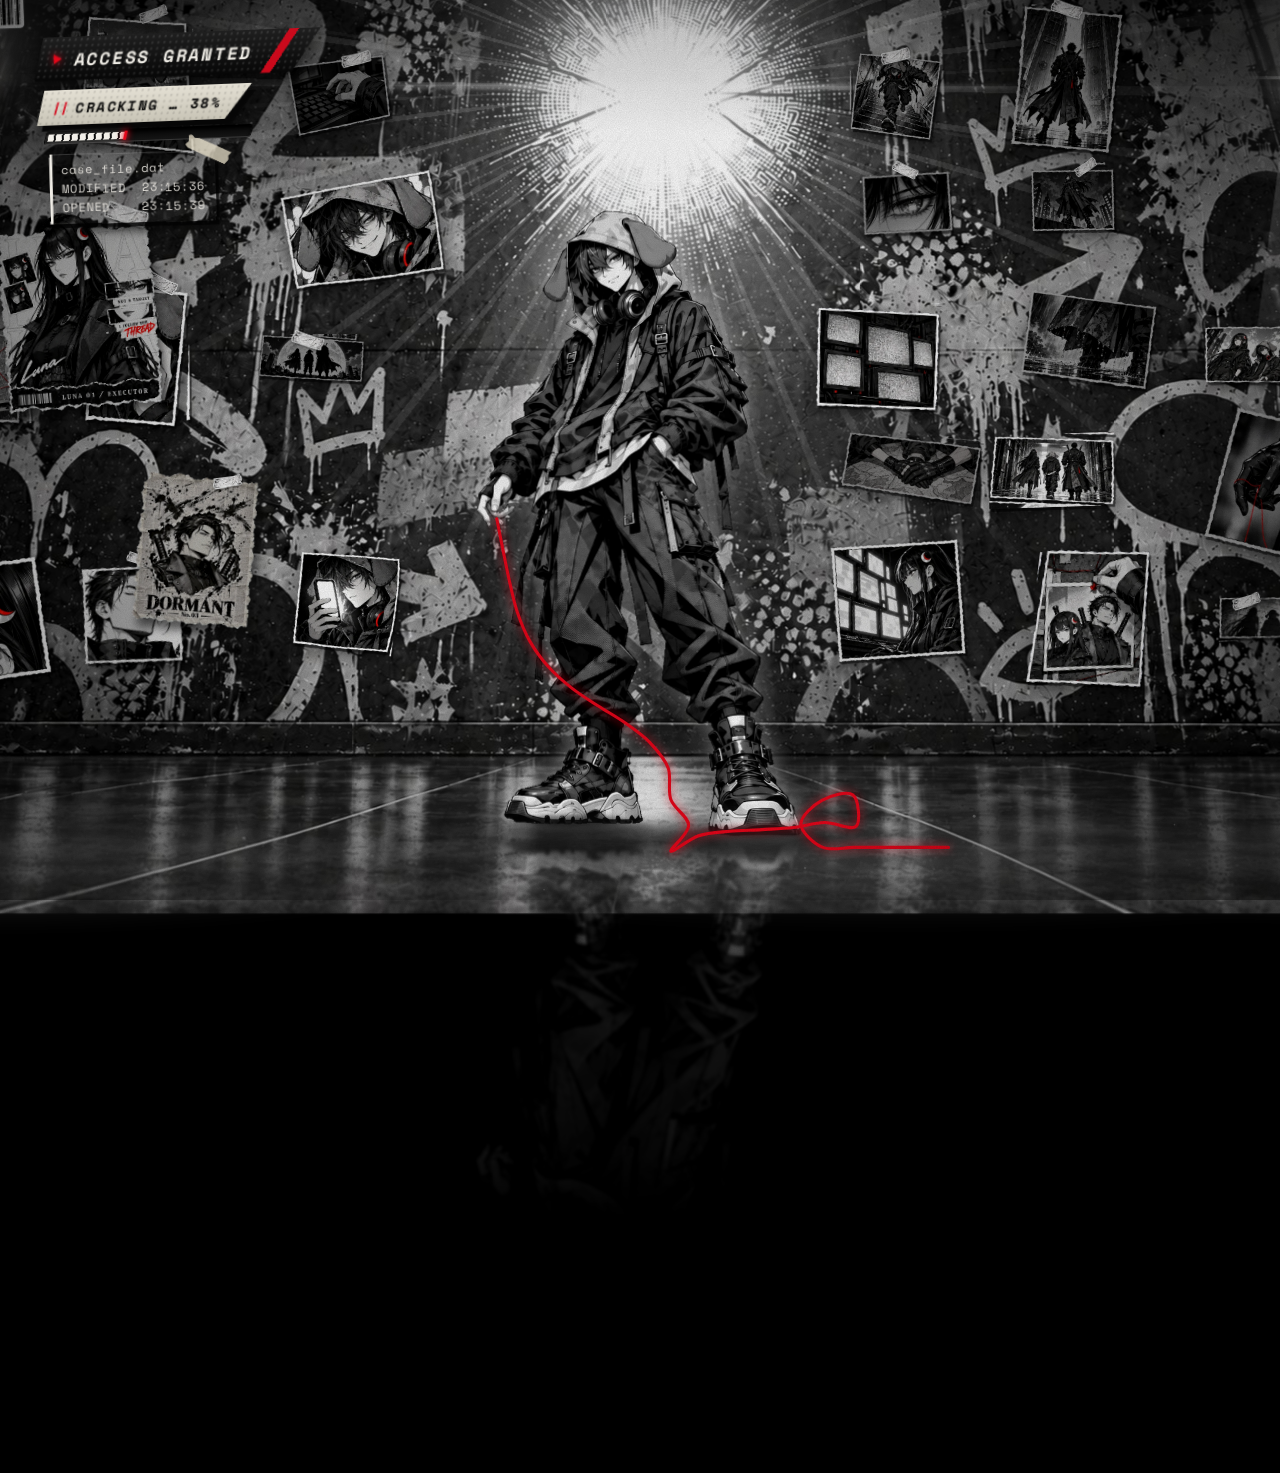
==== commit f77f3874: "Finale: the dark room and the members' light-paper reports - Ghost 04 leads into a dark room: a torc" ====
--- a/v2/index.html
+++ b/v2/index.html
@@ -302,8 +302,8 @@
       <div class="d-grip" id="dGrip" aria-hidden="true"></div><i class="d-pin" id="dPin" aria-hidden="true"></i>
       <p class="d-note"><span class="note-reveal"><span id="dNote">执行者。她最近一次下单，是在三天前。</span><i class="rb" id="noteBar"></i></span></p>
       <div class="d-meta"><div class="d-head"><span id="dNo">FILE 01</span><span class="d-tag" id="dStatus">ACTIVE</span></div><dl><div class="d-row"><dt>MODIFIED</dt><dd><button class="modified-value" id="dMod" type="button">00:00:00</button></dd></div></dl><p class="opened-clue" id="openedClue" aria-hidden="true"></p></div>
-      <footer class="d-footer"><span class="file-fragment" aria-hidden="true"></span><span class="stamp" id="stamp">EXAMINED</span></footer><span class="staple-scar" aria-hidden="true"></span><button class="corner-lift" id="cornerLift" type="button" aria-label="Lift paper corner" aria-pressed="false"></button>
-    </article></div></div>
+      <footer class="d-footer"><span class="file-fragment" aria-hidden="true"></span><span class="stamp" id="stamp">EXAMINED</span></footer><span class="staple-scar" aria-hidden="true"></span><button id="graphiteStrip" class="graphite-strip" type="button" aria-label="Release graphite strip" hidden><svg viewBox="0 0 190 22" aria-hidden="true"><path d="M75 43 C58 23 74 7 96 12 C123 16 126 43 105 52 C85 63 65 45 73 28 C77 20 84 17 92 17 M91 12 L100 17 L90 21"/></svg></button><button class="corner-lift" id="cornerLift" type="button" aria-label="Lift paper corner" aria-pressed="false"></button>
+    </article><div class="strip-workbench" id="stripWorkbench" aria-label="Graphite registration surface" hidden><button id="stripRegister" class="strip-register" type="button" aria-label="Align selected strip"><svg viewBox="0 0 190 66" aria-hidden="true"><circle cx="24" cy="0" r="6"/><circle cx="167" cy="66" r="6"/></svg></button></div></div></div>
     <nav class="hub-index" id="hubIndex" aria-label="Suspect index"></nav>
   </div>
   <svg class="strings" id="strings" aria-hidden="true"><path class="thread-shadow" id="threadShadow"></path><path class="thread-core" id="threadCore"></path></svg>
@@ -312,6 +312,7 @@
   <div class="system-line" id="systemLine" role="status" aria-live="polite"></div><div class="hub-dust" id="hubDust" aria-hidden="true"></div>
 </section>
 
+<script>/* Finale-only iteration loader; normal entry still uses its existing lazy hub loader. */ if(new URLSearchParams(location.search).get("finale")==="1"&&!/[?&]hub=/.test(location.search)){const s=document.createElement("script");s.src="hub.js";s.async=false;addEventListener("DOMContentLoaded",()=>document.head.append(s));}</script>
 <script src="vendor/gsap.min.js"></script>
 <script src="vendor/Draggable.min.js"></script>
 <script src="vendor/InertiaPlugin.min.js"></script>
--- a/v2/hub.css
+++ b/v2/hub.css
@@ -109,3 +109,29 @@
 /* 侧卡头像：桌面按脸的横向位置取景；手机只露左边 45%，所以把海报放大并把脸对到那块区域正中 */
 .side-art{object-position:calc(var(--fx,.5)*100%) 20%}
 @media(max-width:760px){.side-button{container-type:size}.side-art,.ghost-location .side-art{inset:auto;width:auto;height:190cqh;max-width:none;object-fit:fill;aspect-ratio:1100/1430;left:calc(22.5cqw - var(--fx,.5)*190cqh*1100/1430);top:calc(50cqh - var(--fy,.25)*190cqh)}}
+
+/* Round 8: the paper remembers a physical route. */
+.hub.finale-paused{visibility:hidden;pointer-events:none}.hub.finale-paused *{animation-play-state:paused!important}
+.hub.finale-loading .ghost-signal{opacity:.45}.graphite-strip{position:absolute;right:17px;bottom:13px;width:96px;height:22px;border:0;background:#b0aa9d;transform:rotate(-4deg);cursor:grab;z-index:6;clip-path:polygon(0 0,100% 0,97% 87%,72% 100%,0 90%)}
+.graphite-strip svg{width:100%;height:100%;fill:none;stroke:#49473f;stroke-width:1}.graphite-strip[data-tear="hound"]{border-radius:0 0 12px 0;transform:rotate(5deg);box-shadow:3px 3px 0 #45423a}.graphite-strip[data-tear="smith"]{clip-path:polygon(0 0,100% 0,82% 100%,0 100%)}
+.strip-workbench{position:absolute;right:0;top:calc(100% + 12px);width:190px;height:94px;background:#131310;border:1px solid #555247;z-index:10;transform:rotate(-2deg)}
+.strip-register{position:absolute;inset:0;width:100%;border:0;background:none;cursor:crosshair}.strip-register svg{position:absolute;left:0;top:0;width:190px;height:66px;fill:none;stroke:#777264;stroke-width:1;stroke-dasharray:2 3}
+.strip-piece{position:absolute;width:190px;height:22px;min-height:0;border:0;padding:0;background:#a9a496;cursor:grab;touch-action:none;clip-path:polygon(0 0,100% 0,98% 100%,0 100%)}
+.strip-piece svg{display:block;width:190px;height:22px;fill:none;stroke:#35352e;stroke-width:1.3}.strip-hound{border-radius:0 0 7px 0;clip-path:polygon(0 0,100% 0,96% 87%,100% 100%,0 100%)}.strip-smith{clip-path:polygon(0 0,100% 0,94% 100%,0 100%)}
+.strip-piece.registered{cursor:default}.strip-workbench.aligned{height:66px;border-color:#8c8676}.graphite-strip:focus-visible,.strip-piece:focus-visible,.strip-register:focus-visible{outline:2px solid #ddd6c4;outline-offset:3px}
+@media(max-width:760px){.strip-workbench{top:calc(100% + 12px);right:12px}.hub-flow:has(.strip-workbench:not([hidden])){padding-bottom:150px}}
+@media(min-width:761px) and (max-height:650px){.strip-workbench{right:calc(100% + 20px);top:0}}
+.strip-workbench.holding .strip-register{z-index:4}.strip-workbench.holding .strip-register svg{stroke:#bdb5a3;stroke-dasharray:none}
+
+/* The assembled three strips remain a physical working surface, now readable. */
+.strip-workbench{transform:rotate(-2deg) scale(1.5);transform-origin:100% 0}
+.strip-workbench.aligned .strip-piece{cursor:zoom-in}
+.gesture-diagram-dialog{width:min(570px,86vw);padding:0;border:1px solid #716d60;background:#aaa494;transform:rotate(-2deg);box-shadow:0 20px 80px #0009}
+.gesture-diagram-dialog::backdrop{background:#030303d9}
+.gesture-diagram-dialog button{display:block;width:100%;padding:24px 12px;border:0;background:none;cursor:zoom-out}
+.gesture-diagram-dialog svg{display:block;width:100%;height:auto;fill:none;stroke:#36362e;stroke-width:1.3}
+.gesture-diagram-dialog .paper-fold{stroke:#797466;stroke-width:.4}
+.gesture-diagram-dialog button:focus-visible{outline:1px solid #35352e;outline-offset:-7px}
+@media(max-width:760px){.hub-flow:has(.strip-workbench:not([hidden])){padding-bottom:210px}}
+@media(min-width:761px){.strip-workbench{right:calc(100% + 24px);top:calc(100% - 110px)}}
+@media(min-width:761px) and (max-height:650px){.strip-workbench{top:0}}
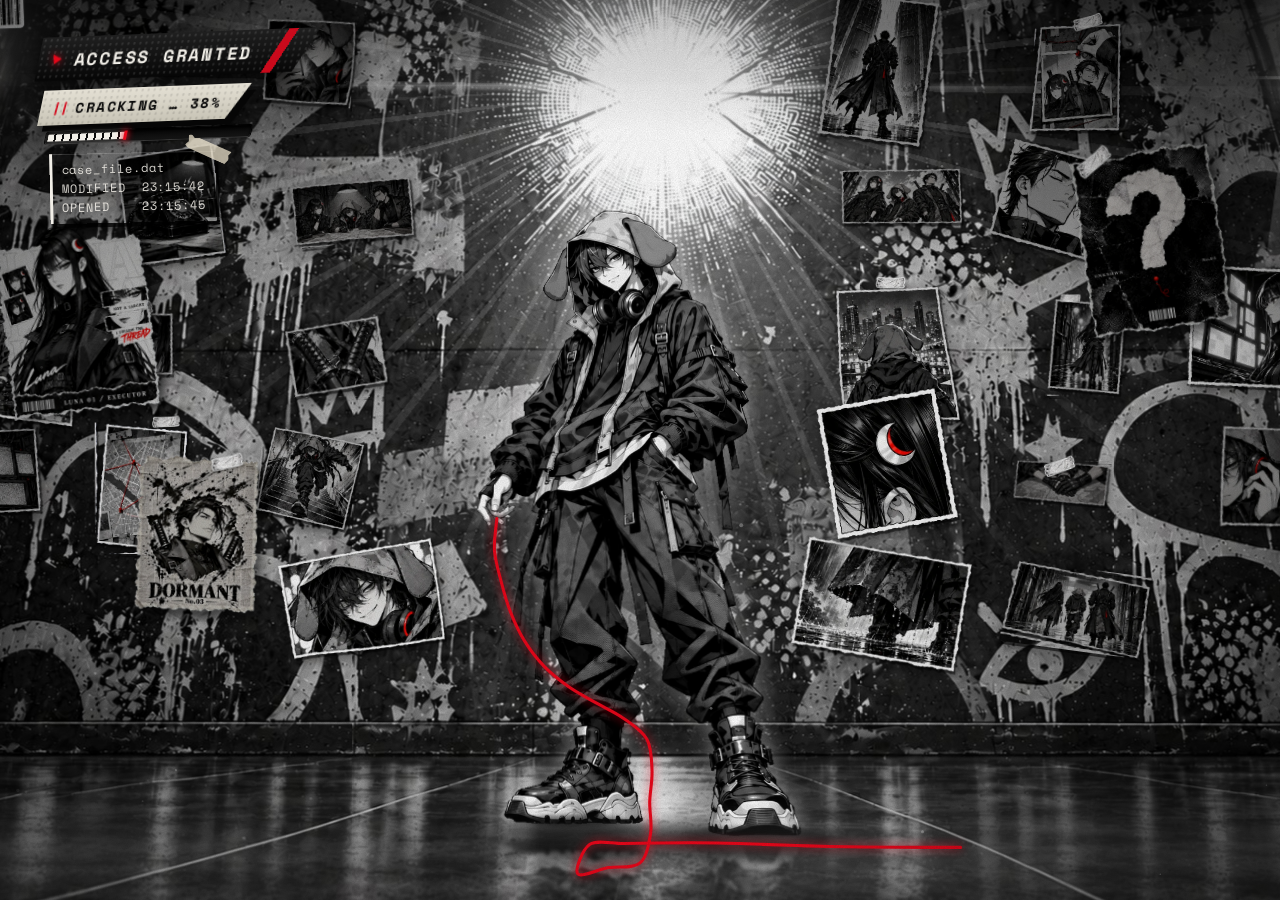
==== commit 6347d65b: "Fix mobile entry viewport and reduce background rendering" ====
--- a/v2/index.html
+++ b/v2/index.html
@@ -18,6 +18,8 @@
   }
   * { box-sizing: border-box; }
   html, body { margin: 0; height: 100%; background: #000; overflow: hidden; touch-action: none; }
+  /* Clip the cover-sized scene before it can enlarge a mobile layout viewport. */
+  main { position: fixed; inset: 0; width: 100%; height: 100%; overflow: hidden; }
   body { font-family: 'Space Mono', ui-monospace, monospace; color: var(--paper); }
 
   /* ---------- 场景：分层的动态壁纸。尺寸和位置由 scene.js 按 cover 设置 ---------- */
@@ -260,6 +262,11 @@
     background: radial-gradient(ellipse at 50% 50%, rgba(0,0,0,.88), rgba(0,0,0,.42) 55%, transparent 76%); }
   @media (prefers-reduced-motion: reduce) { .lfx, .glow { animation: none !important; } }
   @media (prefers-reduced-motion: reduce) { .grain { animation: none; } }
+  /* Keep the artwork and breathing figure, without large animated light textures on phones. */
+  @media (max-width: 760px) {
+    main .grain, main .lfx, main .fog { animation: none; }
+    main .pst, main .pnl { will-change: auto; }
+  }
 </style>
 </head>
 <body>
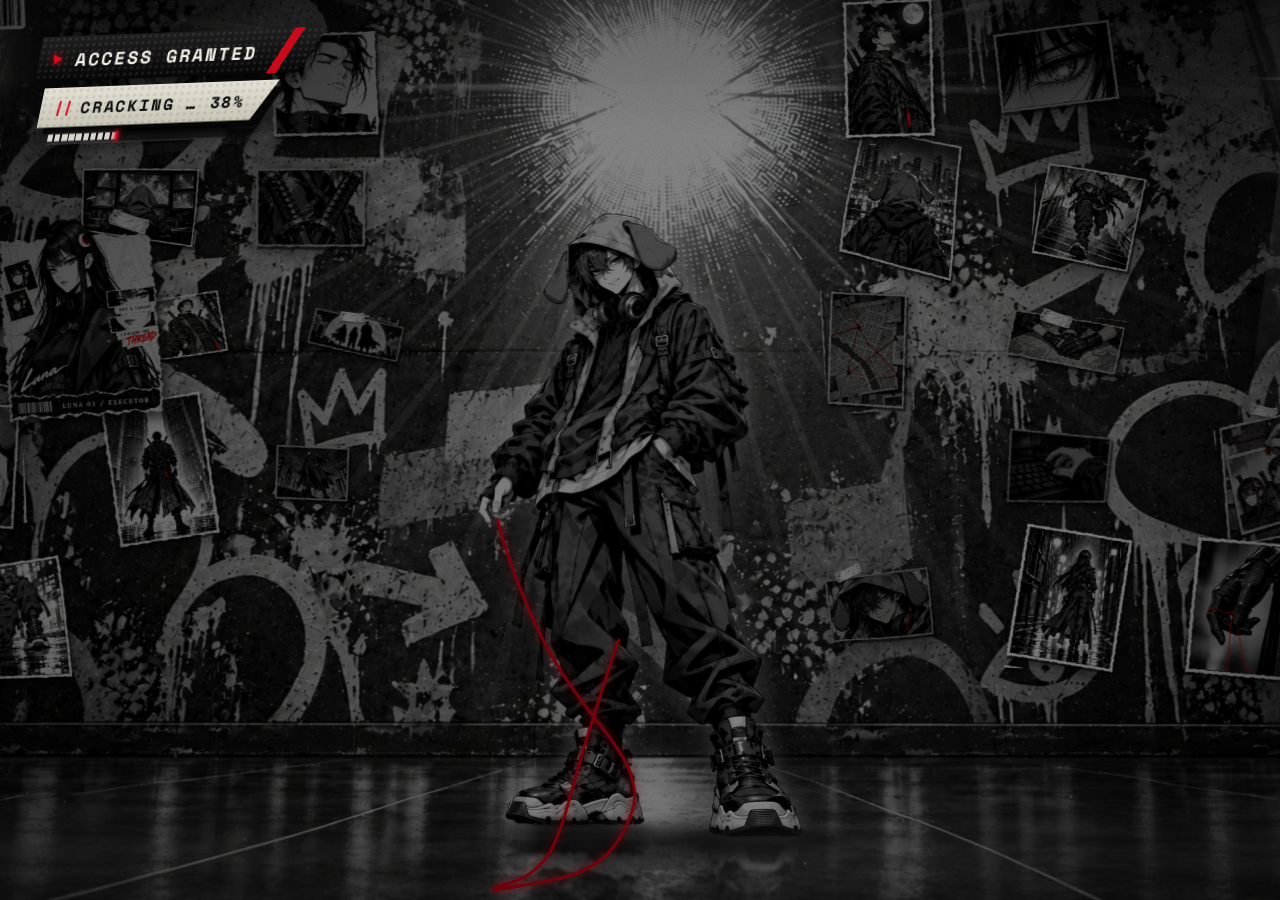
==== commit 1689c46f: "fix: smooth suspect transitions and frame fourth portrait" ====
--- a/v2/index.html
+++ b/v2/index.html
@@ -4,7 +4,7 @@
 <meta charset="utf-8">
 <meta name="viewport" content="width=device-width,initial-scale=1,viewport-fit=cover">
 <title>▮▮▮▮▮▮</title>
-<link rel="stylesheet" href="hub.css">
+<link rel="stylesheet" href="hub.css?v=20261006-hub2">
 <link rel="preload" href="assets/s-plate-k.jpg" as="image" fetchpriority="high">
 <link rel="preload" href="fonts/Anton-400-latin.woff2" as="font" type="font/woff2" crossorigin>
 <link rel="preload" href="fonts/SpaceMono-700-latin.woff2" as="font" type="font/woff2" crossorigin>
@@ -319,12 +319,12 @@
   <div class="system-line" id="systemLine" role="status" aria-live="polite"></div><div class="hub-dust" id="hubDust" aria-hidden="true"></div>
 </section>
 
-<script>/* Finale-only iteration loader; normal entry still uses its existing lazy hub loader. */ if(new URLSearchParams(location.search).get("finale")==="1"&&!/[?&]hub=/.test(location.search)){const s=document.createElement("script");s.src="hub.js";s.async=false;addEventListener("DOMContentLoaded",()=>document.head.append(s));}</script>
+<script>/* Finale-only iteration loader; normal entry still uses its existing lazy hub loader. */ if(new URLSearchParams(location.search).get("finale")==="1"&&!/[?&]hub=/.test(location.search)){const s=document.createElement("script");s.src="hub.js?v=20261006-hub2";s.async=false;addEventListener("DOMContentLoaded",()=>document.head.append(s));}</script>
 <script src="vendor/gsap.min.js"></script>
 <script src="vendor/Draggable.min.js"></script>
 <script src="vendor/InertiaPlugin.min.js"></script>
 <script src="sfx.js"></script>
-<script>if (/[?&]hub=/.test(location.search)) document.write('<script src="hub.js"><\/script>');   // 开发用的直达开关需要它同步加载；正常访问时 hub.js 延后加载（见下面）</script>
+<script>if (/[?&]hub=/.test(location.search)) document.write('<script src="hub.js?v=20261006-hub2"><\/script>');   // 开发用的直达开关需要它同步加载；正常访问时 hub.js 延后加载（见下面）</script>
 <script src="panels.js"></script>
 <script src="scene.js"></script>
 <script>
@@ -360,7 +360,7 @@
   let hubLoading;
   const loadHub = () => hubLoading || (hubLoading = new Promise((res) => {
     if (window.BB) return res();
-    const s = document.createElement('script'); s.src = 'hub.js'; s.onload = res; s.onerror = res; document.body.append(s);
+    const s = document.createElement('script'); s.src = 'hub.js?v=20261006-hub2'; s.onload = res; s.onerror = res; document.body.append(s);
   }));
   const openHub = () => loadHub().then(() => window.BB && window.BB.openHub());
   window.Scene.ready.then(() => setTimeout(loadHub, 2500));
--- a/v2/hub.css
+++ b/v2/hub.css
@@ -109,6 +109,8 @@
 /* 侧卡头像：桌面按脸的横向位置取景；手机只露左边 45%，所以把海报放大并把脸对到那块区域正中 */
 .side-art{object-position:calc(var(--fx,.5)*100%) 20%}
 @media(max-width:760px){.side-button{container-type:size}.side-art,.ghost-location .side-art{inset:auto;width:auto;height:190cqh;max-width:none;object-fit:fill;aspect-ratio:1100/1430;left:calc(22.5cqw - var(--fx,.5)*190cqh*1100/1430);top:calc(50cqh - var(--fy,.25)*190cqh)}}
+/* 04 uses the whole card, with a bottom label, rather than the half-width face crop. */
+.ghost-location .side-art{inset:4px;width:calc(100% - 8px);height:calc(100% - 8px);max-width:none;aspect-ratio:auto;object-fit:cover;object-position:50% 32%}
 
 /* Round 8: the paper remembers a physical route. */
 .hub.finale-paused{visibility:hidden;pointer-events:none}.hub.finale-paused *{animation-play-state:paused!important}
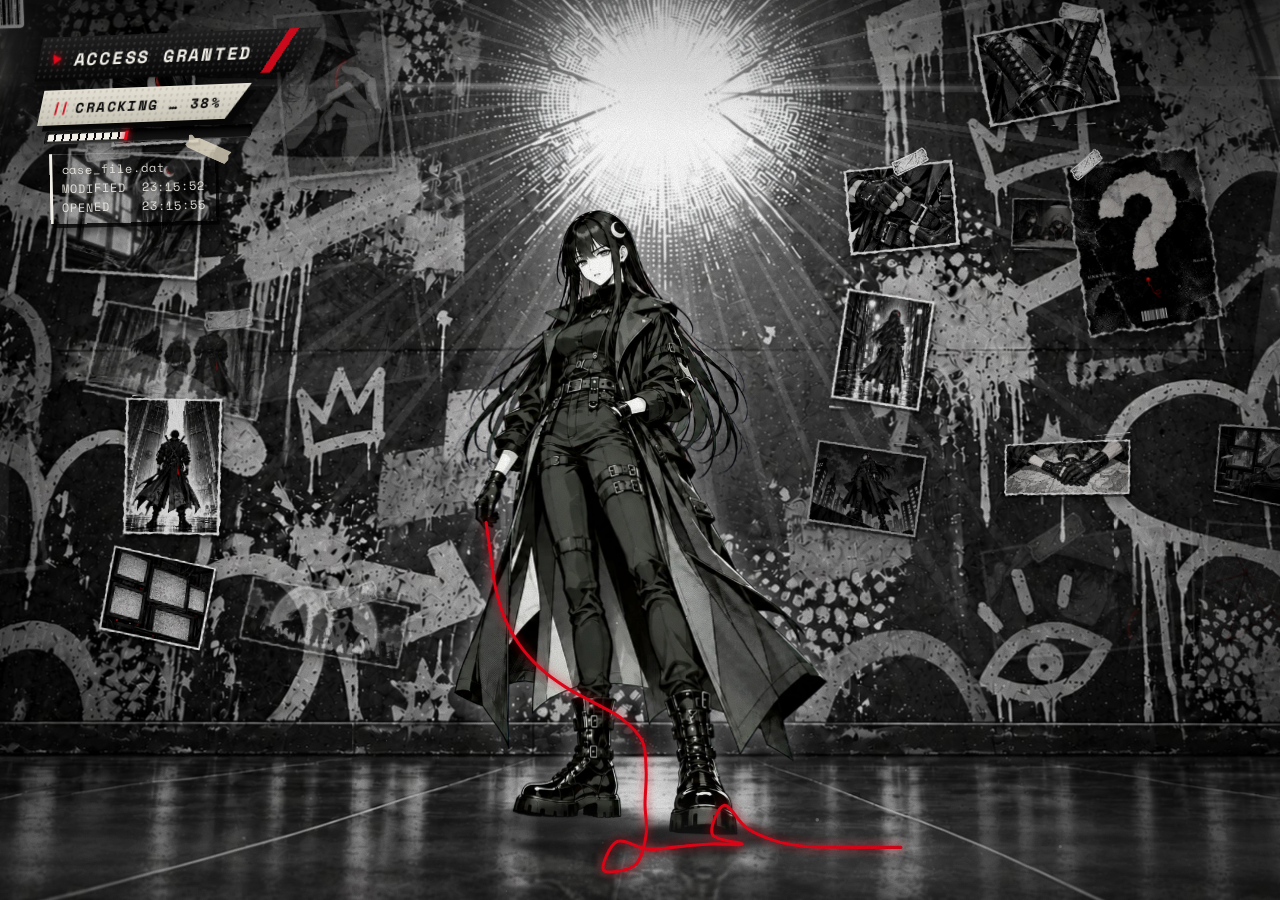
==== commit 943169da: "fix: stabilize mobile home compositing and decoded entry" ====
--- a/v2/index.html
+++ b/v2/index.html
@@ -262,11 +262,22 @@
     background: radial-gradient(ellipse at 50% 50%, rgba(0,0,0,.88), rgba(0,0,0,.42) 55%, transparent 76%); }
   @media (prefers-reduced-motion: reduce) { .lfx, .glow { animation: none !important; } }
   @media (prefers-reduced-motion: reduce) { .grain { animation: none; } }
-  /* Keep the artwork and breathing figure, without large animated light textures on phones. */
-  @media (max-width: 760px) {
-    main .grain, main .lfx, main .fog { animation: none; }
-    main .pst, main .pnl { will-change: auto; }
+  /* Fade a viewport-sized veil while the cover artwork stays composited. */
+  @media (max-width: 760px), (hover: none) {
+    main { isolation: isolate; }
+    main .scene { isolation: isolate; }
+    main .scene-bg { z-index: 0; }
+    main .scene-mid { z-index: 1; }
+    main .scene-figure { z-index: 2; }
+    main .fog { z-index: 3; }
+    main .thread { z-index: 4; }
+    main .scene-dust { z-index: 5; }
+    main .grain, main .scene .lfx, main .scene .fog, main .scene .glow { animation: none; }
+    main .glow, main .lfx, main .fog, main .fx-refl { mix-blend-mode: normal; }
+    main .lyr, main .pst, main .pnl, main .fig-wrap { will-change: auto; }
+    main .fig { will-change: transform; }
   }
+
 </style>
 </head>
 <body>
@@ -326,11 +337,12 @@
 <script src="sfx.js"></script>
 <script>if (/[?&]hub=/.test(location.search)) document.write('<script src="hub.js?v=20261006-hub2"><\/script>');   // 开发用的直达开关需要它同步加载；正常访问时 hub.js 延后加载（见下面）</script>
 <script src="panels.js"></script>
-<script src="scene.js"></script>
+<script src="scene.js?v=20261007-home1"></script>
 <script>
 (() => {
   const $ = (s) => document.querySelector(s);
   const scene = $('#scene'), enterBtn = $('#enter');
+  const mobileRender = matchMedia('(max-width:760px), (hover:none)').matches;
   const reduce = matchMedia('(prefers-reduced-motion: reduce)').matches;
 
   /* ---------- 系统读数 ---------- */
@@ -347,13 +359,13 @@
 
   /* ---------- 入场 ---------- */
   const tl = gsap.timeline({ defaults: { ease: 'power3.out' }, paused: true });   // 先暂停：墙和人物就绪（Scene.ready）才开场
-  tl.to(scene, { opacity: 1, duration: reduce ? .01 : 1.6, ease: 'power1.inOut' }, 0)
+  tl.to(scene, { opacity: 1, duration: reduce || mobileRender ? 0 : 1.6, ease: 'power1.inOut' }, 0)
     .fromTo('.tag.granted', { opacity: 0, scale: .2, transformOrigin: '0% 50%' }, { opacity: 1, scale: 1, duration: .55, ease: 'back.out(2.4)' }, .35)
     .fromTo('.tag.crack',   { opacity: 0, scale: .2, transformOrigin: '0% 50%' }, { opacity: 1, scale: 1, duration: .55, ease: 'back.out(2.4)' }, .5)
     .fromTo('.bar',         { opacity: 0, scaleX: 0 },         { opacity: 1, scaleX: 1, duration: .5 }, .62)
     .to('.meta', { opacity: 1, duration: .6 }, 1.0)
     .fromTo('#enter',  { opacity: 0, scale: .35 }, { opacity: 1, scale: 1, duration: .6, ease: 'back.out(2.6)' }, 2.3);
-  window.Scene.ready.then(() => { performance.mark('scene-ready'); document.documentElement.classList.add('ready'); if (reduce) tl.progress(1); else tl.play(0); });
+  window.Scene.ready.then(() => { performance.mark('scene-ready'); if (mobileRender) gsap.set(scene, { opacity: 1 }); document.documentElement.classList.add('ready'); if (reduce) tl.progress(1); else tl.play(0); });
 
   /* 列队页（hub.js）延后加载：它一启动就会请求 4 张大海报（1.6 MB），和首页抢带宽。
      首页稳定后 2.5 秒、或鼠标靠近 / 点击 ENTER 时再取；点得再快，openHub 也会等它加载完。 */
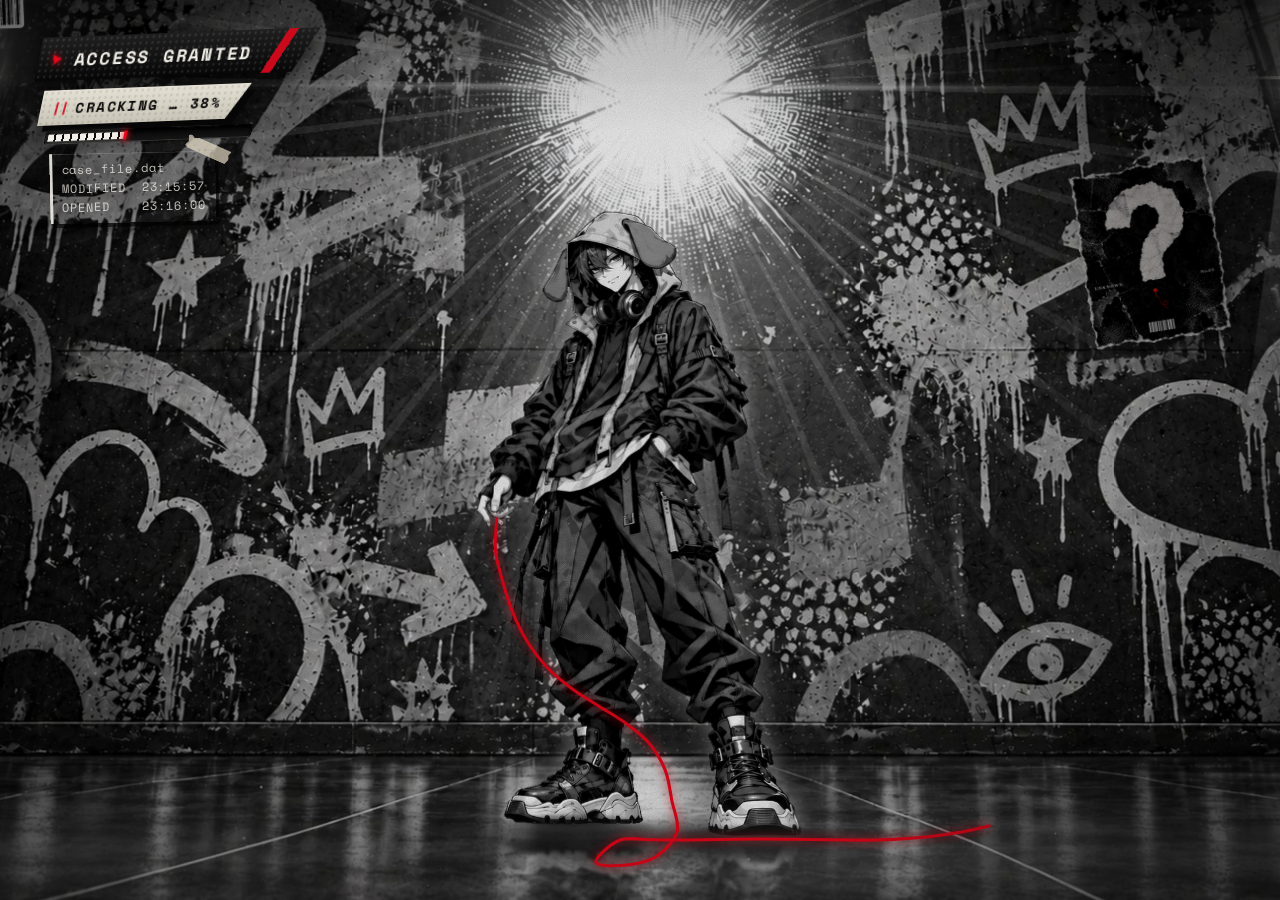
==== commit 18417201: "Fix mobile act transitions, touch portrait layout and finale proportions" ====
--- a/v2/index.html
+++ b/v2/index.html
@@ -4,7 +4,7 @@
 <meta charset="utf-8">
 <meta name="viewport" content="width=device-width,initial-scale=1,viewport-fit=cover">
 <title>▮▮▮▮▮▮</title>
-<link rel="stylesheet" href="hub.css?v=20261006-hub2">
+<link rel="stylesheet" href="hub.css?v=20261007-review1">
 <link rel="preload" href="assets/s-plate-k.jpg" as="image" fetchpriority="high">
 <link rel="preload" href="fonts/Anton-400-latin.woff2" as="font" type="font/woff2" crossorigin>
 <link rel="preload" href="fonts/SpaceMono-700-latin.woff2" as="font" type="font/woff2" crossorigin>
@@ -276,6 +276,7 @@
     main .glow, main .lfx, main .fog, main .fx-refl { mix-blend-mode: normal; }
     main .lyr, main .pst, main .pnl, main .fig-wrap { will-change: auto; }
     main .fig { will-change: transform; }
+    main .tri, main .b-tri, main .e-led, main .bar i::after { animation: none; }
   }
 
 </style>
@@ -330,14 +331,14 @@
   <div class="system-line" id="systemLine" role="status" aria-live="polite"></div><div class="hub-dust" id="hubDust" aria-hidden="true"></div>
 </section>
 
-<script>/* Finale-only iteration loader; normal entry still uses its existing lazy hub loader. */ if(new URLSearchParams(location.search).get("finale")==="1"&&!/[?&]hub=/.test(location.search)){const s=document.createElement("script");s.src="hub.js?v=20261006-hub2";s.async=false;addEventListener("DOMContentLoaded",()=>document.head.append(s));}</script>
+<script>/* Finale-only iteration loader; normal entry still uses its existing lazy hub loader. */ if(new URLSearchParams(location.search).get("finale")==="1"&&!/[?&]hub=/.test(location.search)){const s=document.createElement("script");s.src="hub.js?v=20261007-review1";s.async=false;addEventListener("DOMContentLoaded",()=>document.head.append(s));}</script>
 <script src="vendor/gsap.min.js"></script>
 <script src="vendor/Draggable.min.js"></script>
 <script src="vendor/InertiaPlugin.min.js"></script>
 <script src="sfx.js"></script>
-<script>if (/[?&]hub=/.test(location.search)) document.write('<script src="hub.js?v=20261006-hub2"><\/script>');   // 开发用的直达开关需要它同步加载；正常访问时 hub.js 延后加载（见下面）</script>
+<script>if (/[?&]hub=/.test(location.search)) document.write('<script src="hub.js?v=20261007-review1"><\/script>');   // 开发用的直达开关需要它同步加载；正常访问时 hub.js 延后加载（见下面）</script>
 <script src="panels.js"></script>
-<script src="scene.js?v=20261007-home1"></script>
+<script src="scene.js?v=20261007-review1"></script>
 <script>
 (() => {
   const $ = (s) => document.querySelector(s);
@@ -372,7 +373,7 @@
   let hubLoading;
   const loadHub = () => hubLoading || (hubLoading = new Promise((res) => {
     if (window.BB) return res();
-    const s = document.createElement('script'); s.src = 'hub.js?v=20261006-hub2'; s.onload = res; s.onerror = res; document.body.append(s);
+    const s = document.createElement('script'); s.src = 'hub.js?v=20261007-review1'; s.onload = res; s.onerror = res; document.body.append(s);
   }));
   const openHub = () => loadHub().then(() => window.BB && window.BB.openHub());
   window.Scene.ready.then(() => setTimeout(loadHub, 2500));
@@ -427,7 +428,7 @@
         .to(vib, { a: 0, duration: .3, ease: 'power2.out', onUpdate: drawLine })           // 线绷紧后"嗡"地一震
         .to(slashGlow, { opacity: .85, duration: .06 }, 0)
         .add(() => window.SFX.thud(), .08)
-        .to(flash, { opacity: .8, duration: .05 }, .22)                                  // 一闪
+        .to(flash, { opacity: mobileRender ? 0 : .8, duration: .05 }, .22)                                  // 一闪
         .to(flash, { opacity: 0, duration: .22 })
         .to(h1, { x: nx * dist, y: ny * dist, rotation: 3, duration: .8, ease: 'power4.inOut' }, .3)
         .to(h2, { x: -nx * dist, y: -ny * dist, rotation: -3, duration: .8, ease: 'power4.inOut' }, '<')
--- a/v2/hub.css
+++ b/v2/hub.css
@@ -15,13 +15,13 @@
 @media(hover:hover){.side-button:hover .side-art{filter:grayscale(1) brightness(1)}.side-button:hover .side-label{background:#292720}.side-parallax{transition:translate .3s}.poster-location:hover .side-parallax{translate:0 -3px}}
 @media(min-width:761px) and (max-width:1300px){.main-panel-location{left:3%;width:62%}.hero-location{left:4%;width:62%}.alt-location-a{left:69%;width:13%;height:30%}.alt-location-b{left:84%;width:12%;height:28%}.evidence-area{left:68%;width:28%;top:55%}.dossier{padding:24px 20px 12px}.hub-index{left:69%;gap:12px}.hero-name-location{left:6%}.side-name{font-size:19px}}
 @media(min-width:761px) and (max-aspect-ratio:1.45/1){.main-panel-location{left:3%;top:22%;width:62%;height:59%}.hero-location{left:4%;top:9%;width:61%;height:84%}.hero-name-location{top:66%;left:5%}.hero-name{font-size:13vw}.alt-location-a{top:13%;height:28%}.alt-location-b{top:20%;height:25%}.evidence-area{top:53%;left:68%;width:28%}.d-note{font-size:17px}.hub-index{bottom:4%;left:68%}.ghost-location{left:56%;top:81%;height:13%}.dossier{padding:24px 16px 12px}.hub-index{gap:9px}.index-button .b-face{padding:8px 20px 8px 10px}}
-@media(max-width:760px){.hub{overflow-y:auto;overflow-x:hidden;overscroll-behavior:contain}.hub-wall{position:fixed}.wall-veil{background:#0009}.wall-shade{background:linear-gradient(0deg,#0009,transparent)}.hub-flow{height:auto;min-height:100%;padding:22px 20px 40px;display:flex;flex-direction:column;gap:20px}.hub-header{position:relative;left:auto;top:auto;min-height:60px}.hub-title{font-size:26px;padding:6px 17px 7px 10px}.hub-ref{font-size:7px;margin-top:10px}.back{right:24px;left:auto;top:19px;bottom:auto;font-size:17px}.back .b-face{padding:7px 27px 7px 10px}.poster-stage{position:relative;inset:auto;width:calc(100% + 10px);margin-left:-5px;height:600px;flex:none}.main-panel-location{left:0;top:13%;width:100%;height:63%}.hero-location{left:0;top:0;width:100%;height:83%;z-index:5}.hero-name-location{left:3%;top:55%;width:94%;transform:rotate(-6deg)}.hero-name{font-size:94px}.hero-role{font-size:8px;margin-top:8px}.panel-code{font-size:6px;left:6%;top:20%}.alt-location-a,.alt-location-b{top:86%;width:46%;height:76px;--angle:-3deg}.alt-location-a{left:1%}.alt-location-b{left:52%;--angle:3deg}.side-art{object-position:50% 18%;height:calc(100% - 8px);inset:4px}.side-label{left:45%;padding:7px 6px;background:#141412e8;height:100%;gap:5px;flex-wrap:wrap;align-content:center}.side-name{font-size:20px}.side-tape{width:20%;height:11px;left:12%}.ghost-location{top:66%;left:72%;width:26%;height:17%;--angle:7deg}.ghost-location .side-label{left:0;height:auto;padding:5px}.ghost-location .ghost-signal{display:none}.hero-shadow-clip{clip-path:polygon(0 23%,100% 12%,96% 77%,0 68%)}.evidence-area{position:relative;left:auto;top:auto;width:calc(100% - 4px);height:auto;margin:0 2px}.dossier{padding:26px 23px 14px;transform:rotate(.7deg)}.d-note{font-size:18px;margin-bottom:19px;line-height:1.65}.d-grip{pointer-events:none;opacity:.4}.hub-index{position:relative;left:auto;bottom:auto;justify-content:center;gap:15px;order:2}.evidence-area{order:3}.index-button{flex:1;max-width:75px}.index-button .b-face{padding:8px 15px;justify-content:center}.system-line{position:relative;right:auto;bottom:auto;margin:-29px 24px 10px;font-size:7px;text-align:right}.cut-in{left:1%;top:20%;width:98%;height:19%}.hub-dust{position:fixed}.reflection{opacity:.07}.contact-shadow{height:3%}}
+@media (max-width:760px), (hover:none) and (max-aspect-ratio:1/1){.hub{overflow-y:auto;overflow-x:hidden;overscroll-behavior:contain}.hub-wall{position:fixed}.wall-veil{background:#0009}.wall-shade{background:linear-gradient(0deg,#0009,transparent)}.hub-flow{height:auto;min-height:100%;padding:22px 20px 40px;display:flex;flex-direction:column;gap:20px}.hub-header{position:relative;left:auto;top:auto;min-height:60px}.hub-title{font-size:26px;padding:6px 17px 7px 10px}.hub-ref{font-size:7px;margin-top:10px}.back{right:24px;left:auto;top:19px;bottom:auto;font-size:17px}.back .b-face{padding:7px 27px 7px 10px}.poster-stage{position:relative;inset:auto;width:calc(100% + 10px);margin-left:-5px;height:600px;flex:none}.main-panel-location{left:0;top:13%;width:100%;height:63%}.hero-location{left:0;top:0;width:100%;height:83%;z-index:5}.hero-name-location{left:3%;top:55%;width:94%;transform:rotate(-6deg)}.hero-name{font-size:94px}.hero-role{font-size:8px;margin-top:8px}.panel-code{font-size:6px;left:6%;top:20%}.alt-location-a,.alt-location-b{top:86%;width:46%;height:76px;--angle:-3deg}.alt-location-a{left:1%}.alt-location-b{left:52%;--angle:3deg}.side-art{object-position:50% 18%;height:calc(100% - 8px);inset:4px}.side-label{left:45%;padding:7px 6px;background:#141412e8;height:100%;gap:5px;flex-wrap:wrap;align-content:center}.side-name{font-size:20px}.side-tape{width:20%;height:11px;left:12%}.ghost-location{top:66%;left:72%;width:26%;height:17%;--angle:7deg}.ghost-location .side-label{left:0;height:auto;padding:5px}.ghost-location .ghost-signal{display:none}.hero-shadow-clip{clip-path:polygon(0 23%,100% 12%,96% 77%,0 68%)}.evidence-area{position:relative;left:auto;top:auto;width:calc(100% - 4px);height:auto;margin:0 2px}.dossier{padding:26px 23px 14px;transform:rotate(.7deg)}.d-note{font-size:18px;margin-bottom:19px;line-height:1.65}.d-grip{pointer-events:none;opacity:.4}.hub-index{position:relative;left:auto;bottom:auto;justify-content:center;gap:15px;order:2}.evidence-area{order:3}.index-button{flex:1;max-width:75px}.index-button .b-face{padding:8px 15px;justify-content:center}.system-line{position:relative;right:auto;bottom:auto;margin:-29px 24px 10px;font-size:7px;text-align:right}.cut-in{left:1%;top:20%;width:98%;height:19%}.hub-dust{position:fixed}.reflection{opacity:.07}.contact-shadow{height:3%}}
 /* The cast shadow belongs behind the alpha cut-out, never over its ink. */
 .hero-shadow-clip{z-index:1}.contact-layer{z-index:2}.hero-parallax{z-index:5}.slice-fragment{left:93%;width:7%;top:38%;height:62%;clip-path:polygon(45% 0,80% 0,27% 100%,0 96%)}
 .hub .index-button .b-face:after{background:#b3ad9e}.hub .back .b-face:after{background:#b3ad9e}
 /* Crop transparent padding and reflection geometry so portrait has real scroll bounds. */
 .hub-wall{inset:0}.wall-camera{inset:-12px}.hero-location{overflow:clip;overflow-clip-margin:12px}.hero-clip{overflow:hidden}.reflection{height:78px;overflow:hidden;transform:none;mask-image:linear-gradient(to bottom,#000,transparent 95%)}.reflection img{position:absolute;bottom:100%;left:0;transform-origin:50% 100%;transform:scaleY(-.18)}.hero-shadow img{transform:translate(10px,11px)}
-@media(max-width:760px){.poster-stage{height:560px}.wall-camera{inset:0;height:700px}.hero-location{overflow-clip-margin:0}.hero-name-location{overflow:clip}.hero-name{font-size:86px}.reflection{height:40px}}
+@media (max-width:760px), (hover:none) and (max-aspect-ratio:1/1){.poster-stage{height:560px}.wall-camera{inset:0;height:700px}.hero-location{overflow-clip-margin:0}.hero-name-location{overflow:clip}.hero-name{font-size:86px}.reflection{height:40px}}
 .contact-layer,.hero-shadow-clip{overflow:hidden}
 @media(min-width:761px){.hub[data-character="luna"][data-art="placeholder"] .main-panel-location{width:58%}}
 .hub.switch-cover .strings{opacity:0}
@@ -97,7 +97,7 @@
   .hub[data-character="smith"] .hero-name{font-size:clamp(80px,10vw,248px)}
 }
 /* Give phone codenames a lower strip with a small overlap at the soles. */
-@media(max-width:760px){
+@media (max-width:760px), (hover:none) and (max-aspect-ratio:1/1){
   .poster-stage{height:638px}
   .main-panel-location{top:72.8px;height:352.8px}
   .hero-location{height:464.8px}
@@ -108,7 +108,7 @@
 
 /* 侧卡头像：桌面按脸的横向位置取景；手机只露左边 45%，所以把海报放大并把脸对到那块区域正中 */
 .side-art{object-position:calc(var(--fx,.5)*100%) 20%}
-@media(max-width:760px){.side-button{container-type:size}.side-art,.ghost-location .side-art{inset:auto;width:auto;height:190cqh;max-width:none;object-fit:fill;aspect-ratio:1100/1430;left:calc(22.5cqw - var(--fx,.5)*190cqh*1100/1430);top:calc(50cqh - var(--fy,.25)*190cqh)}}
+@media (max-width:760px), (hover:none) and (max-aspect-ratio:1/1){.side-button{container-type:size}.side-art,.ghost-location .side-art{inset:auto;width:auto;height:190cqh;max-width:none;object-fit:fill;aspect-ratio:1100/1430;left:calc(22.5cqw - var(--fx,.5)*190cqh*1100/1430);top:calc(50cqh - var(--fy,.25)*190cqh)}}
 /* 04 uses the whole card, with a bottom label, rather than the half-width face crop. */
 .ghost-location .side-art{inset:4px;width:calc(100% - 8px);height:calc(100% - 8px);max-width:none;aspect-ratio:auto;object-fit:cover;object-position:50% 32%}
 
@@ -121,7 +121,7 @@
 .strip-piece{position:absolute;width:190px;height:22px;min-height:0;border:0;padding:0;background:#a9a496;cursor:grab;touch-action:none;clip-path:polygon(0 0,100% 0,98% 100%,0 100%)}
 .strip-piece svg{display:block;width:190px;height:22px;fill:none;stroke:#35352e;stroke-width:1.3}.strip-hound{border-radius:0 0 7px 0;clip-path:polygon(0 0,100% 0,96% 87%,100% 100%,0 100%)}.strip-smith{clip-path:polygon(0 0,100% 0,94% 100%,0 100%)}
 .strip-piece.registered{cursor:default}.strip-workbench.aligned{height:66px;border-color:#8c8676}.graphite-strip:focus-visible,.strip-piece:focus-visible,.strip-register:focus-visible{outline:2px solid #ddd6c4;outline-offset:3px}
-@media(max-width:760px){.strip-workbench{top:calc(100% + 12px);right:12px}.hub-flow:has(.strip-workbench:not([hidden])){padding-bottom:150px}}
+@media (max-width:760px), (hover:none) and (max-aspect-ratio:1/1){.strip-workbench{top:calc(100% + 12px);right:12px}.hub-flow:has(.strip-workbench:not([hidden])){padding-bottom:150px}}
 @media(min-width:761px) and (max-height:650px){.strip-workbench{right:calc(100% + 20px);top:0}}
 .strip-workbench.holding .strip-register{z-index:4}.strip-workbench.holding .strip-register svg{stroke:#bdb5a3;stroke-dasharray:none}
 
@@ -134,6 +134,47 @@
 .gesture-diagram-dialog svg{display:block;width:100%;height:auto;fill:none;stroke:#36362e;stroke-width:1.3}
 .gesture-diagram-dialog .paper-fold{stroke:#797466;stroke-width:.4}
 .gesture-diagram-dialog button:focus-visible{outline:1px solid #35352e;outline-offset:-7px}
-@media(max-width:760px){.hub-flow:has(.strip-workbench:not([hidden])){padding-bottom:210px}}
+@media (max-width:760px), (hover:none) and (max-aspect-ratio:1/1){.hub-flow:has(.strip-workbench:not([hidden])){padding-bottom:210px}}
 @media(min-width:761px){.strip-workbench{right:calc(100% + 24px);top:calc(100% - 110px)}}
 @media(min-width:761px) and (max-height:650px){.strip-workbench{top:0}}
+
+/* The poster stage bounds the phone scene; transparent image padding must not
+   become a second mask over the alpha figure while it steps out of the paper. */
+@media (max-width:760px), (hover:none) and (max-aspect-ratio:1/1){
+  .hero-location,.hero-clip{overflow:visible;overflow-clip-margin:0}
+  .hero-art{object-fit:contain}
+  .hub:not(.is-calm) .wall-light{animation:none}
+}
+
+/* Touch browsers can use a wide desktop viewport in portrait. Scale the phone
+   composition with its width so the subject, cards and controls remain readable. */
+@media(max-width:760px), (hover:none) and (max-aspect-ratio:1/1){
+ .hub{--phone-unit:min(calc(100vw / 384),calc(100vh / 832))}
+ .hub-flow{min-height:100%;padding:calc(var(--phone-unit)*22) calc(var(--phone-unit)*20) calc(var(--phone-unit)*40);gap:calc(var(--phone-unit)*20)}
+ .hub-header{min-height:calc(var(--phone-unit)*60)}
+ .hub-title{font-size:calc(var(--phone-unit)*26);padding:calc(var(--phone-unit)*6) calc(var(--phone-unit)*17) calc(var(--phone-unit)*7) calc(var(--phone-unit)*10)}
+ .hub-ref{font-size:calc(var(--phone-unit)*7);margin-top:calc(var(--phone-unit)*10)}
+ .back{right:calc(var(--phone-unit)*24);top:calc(var(--phone-unit)*19);font-size:calc(var(--phone-unit)*17)}
+ .back .b-face{padding:calc(var(--phone-unit)*7) calc(var(--phone-unit)*27) calc(var(--phone-unit)*7) calc(var(--phone-unit)*10)}
+ .poster-stage{width:calc(100% + var(--phone-unit)*10);margin-left:calc(var(--phone-unit)*-5);height:calc(var(--phone-unit)*638);overflow:clip;pointer-events:auto}
+ .main-panel-location{top:calc(var(--phone-unit)*72.8);height:calc(var(--phone-unit)*352.8)}
+ .hero-location{height:calc(var(--phone-unit)*464.8)}
+ .hub[data-character] .hero-name-location{left:3%;top:calc(var(--phone-unit)*445);width:94%}
+ .hub[data-character] .hero-name{font-size:calc(var(--phone-unit)*76)}
+ .hero-role{font-size:calc(var(--phone-unit)*8);margin-top:calc(var(--phone-unit)*8)}
+ .alt-location-a,.alt-location-b{top:calc(var(--phone-unit)*558);height:calc(var(--phone-unit)*76)}
+ .side-name{font-size:calc(var(--phone-unit)*20)}
+ .side-number{font-size:calc(var(--phone-unit)*9)}
+ .side-label{padding:calc(var(--phone-unit)*7) calc(var(--phone-unit)*6);gap:calc(var(--phone-unit)*5)}
+ .side-tape{height:calc(var(--phone-unit)*11)}
+ .ghost-location .side-label{padding:calc(var(--phone-unit)*5)}
+ .ghost-name{width:calc(var(--phone-unit)*49);height:calc(var(--phone-unit)*10)}
+ .hub-index{position:relative;left:auto;bottom:auto;order:2;justify-content:center;gap:calc(var(--phone-unit)*15)}
+ .evidence-area{position:relative;left:auto;top:auto;bottom:auto;height:auto;width:calc(100% - var(--phone-unit)*4);margin:0 calc(var(--phone-unit)*2);order:3}
+ .index-button{font-size:calc(var(--phone-unit)*20);max-width:calc(var(--phone-unit)*75)}
+ .index-button .b-face{padding:calc(var(--phone-unit)*8) calc(var(--phone-unit)*15)}
+ .dossier{padding:calc(var(--phone-unit)*26) calc(var(--phone-unit)*23) calc(var(--phone-unit)*14)}
+ .d-note{font-size:calc(var(--phone-unit)*18);margin-bottom:calc(var(--phone-unit)*19)}
+ .d-head,.modified-value,.d-row,.stamp{font-size:calc(var(--phone-unit)*8)}
+ .wall-camera{height:calc(var(--phone-unit)*700)}
+}
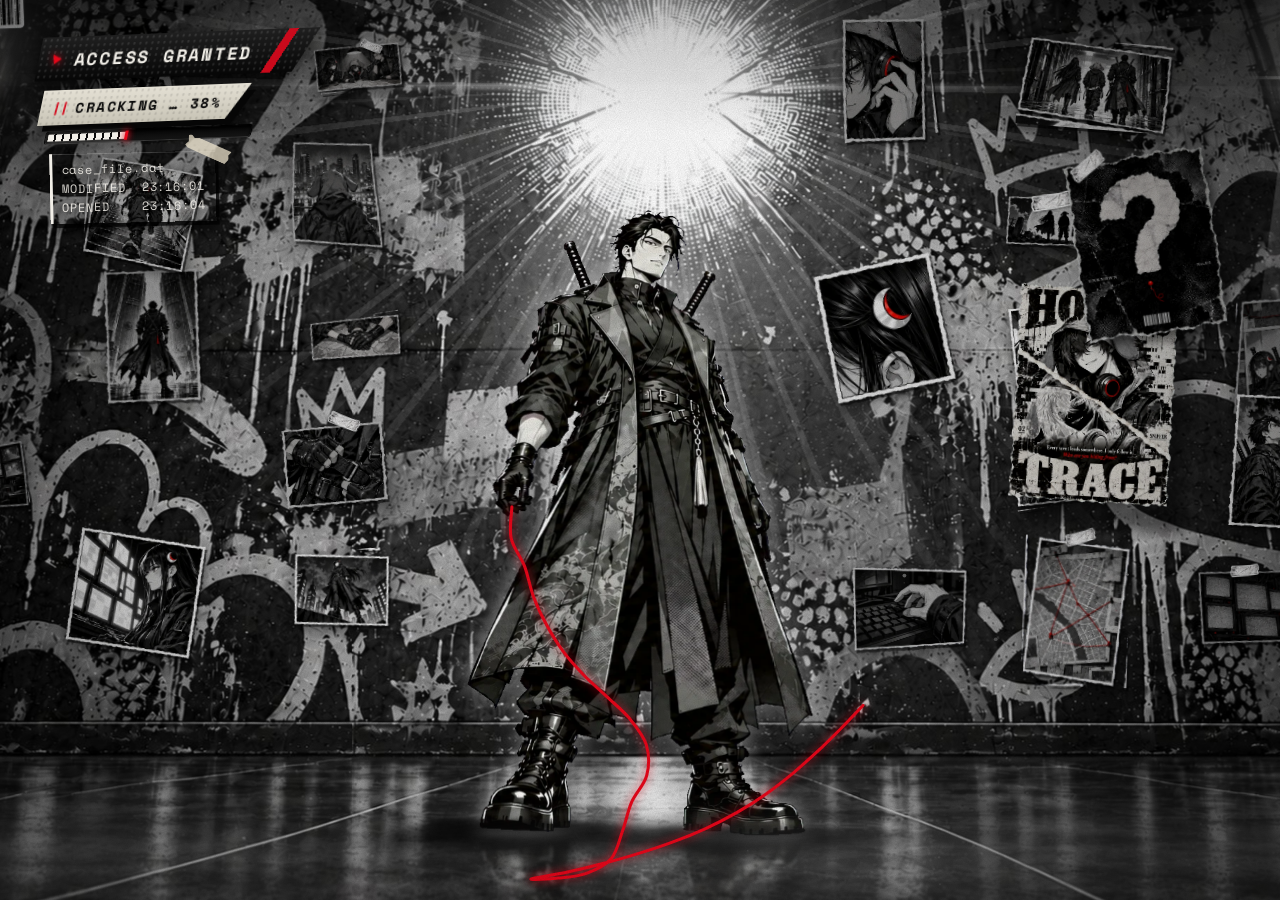
==== commit 56312987: "Smooth mobile act hand-offs and prewarm the finale" ====
--- a/v2/index.html
+++ b/v2/index.html
@@ -4,7 +4,7 @@
 <meta charset="utf-8">
 <meta name="viewport" content="width=device-width,initial-scale=1,viewport-fit=cover">
 <title>▮▮▮▮▮▮</title>
-<link rel="stylesheet" href="hub.css?v=20261007-review1">
+<link rel="stylesheet" href="hub.css?v=20261007-transitions1">
 <link rel="preload" href="assets/s-plate-k.jpg" as="image" fetchpriority="high">
 <link rel="preload" href="fonts/Anton-400-latin.woff2" as="font" type="font/woff2" crossorigin>
 <link rel="preload" href="fonts/SpaceMono-700-latin.woff2" as="font" type="font/woff2" crossorigin>
@@ -18,8 +18,9 @@
   }
   * { box-sizing: border-box; }
   html, body { margin: 0; height: 100%; background: #000; overflow: hidden; touch-action: none; }
-  /* Clip the cover-sized scene before it can enlarge a mobile layout viewport. */
-  main { position: fixed; inset: 0; width: 100%; height: 100%; overflow: hidden; }
+  /* Keep the cover-sized scene inside the viewport. Unlike hidden, clip also
+     prevents focus/ENTER from scrolling this container during the hand-off. */
+  main { position: fixed; inset: 0; width: 100%; height: 100%; overflow: clip; }
   body { font-family: 'Space Mono', ui-monospace, monospace; color: var(--paper); }
 
   /* ---------- 场景：分层的动态壁纸。尺寸和位置由 scene.js 按 cover 设置 ---------- */
@@ -195,6 +196,7 @@
 
   /* ---------- 转场：红线绷直，沿线把屏幕切成两半 ---------- */
   .half { position: fixed; inset: 0; z-index: 40; overflow: hidden; pointer-events: none; will-change: transform; }
+  main.entry-transition { pointer-events: none; }
   .slash { position: fixed; inset: 0; width: 100%; height: 100%; z-index: 50; pointer-events: none; display: none; }
   .slash path { fill: none; stroke-linecap: round; stroke-linejoin: round; }
   #slashGlow { stroke: var(--paper); stroke-width: 9; opacity: 0; }                   /* 撕开的白边 */
@@ -331,14 +333,14 @@
   <div class="system-line" id="systemLine" role="status" aria-live="polite"></div><div class="hub-dust" id="hubDust" aria-hidden="true"></div>
 </section>
 
-<script>/* Finale-only iteration loader; normal entry still uses its existing lazy hub loader. */ if(new URLSearchParams(location.search).get("finale")==="1"&&!/[?&]hub=/.test(location.search)){const s=document.createElement("script");s.src="hub.js?v=20261007-review1";s.async=false;addEventListener("DOMContentLoaded",()=>document.head.append(s));}</script>
+<script>/* Finale-only iteration loader; normal entry still uses its existing lazy hub loader. */ if(new URLSearchParams(location.search).get("finale")==="1"&&!/[?&]hub=/.test(location.search)){const s=document.createElement("script");s.src="hub.js?v=20261007-transitions1";s.async=false;addEventListener("DOMContentLoaded",()=>document.head.append(s));}</script>
 <script src="vendor/gsap.min.js"></script>
 <script src="vendor/Draggable.min.js"></script>
 <script src="vendor/InertiaPlugin.min.js"></script>
 <script src="sfx.js"></script>
-<script>if (/[?&]hub=/.test(location.search)) document.write('<script src="hub.js?v=20261007-review1"><\/script>');   // 开发用的直达开关需要它同步加载；正常访问时 hub.js 延后加载（见下面）</script>
+<script>if (/[?&]hub=/.test(location.search)) document.write('<script src="hub.js?v=20261007-transitions1"><\/script>');   // 开发用的直达开关需要它同步加载；正常访问时 hub.js 延后加载（见下面）</script>
 <script src="panels.js"></script>
-<script src="scene.js?v=20261007-review1"></script>
+<script src="scene.js?v=20261007-transitions1"></script>
 <script>
 (() => {
   const $ = (s) => document.querySelector(s);
@@ -371,13 +373,15 @@
   /* 列队页（hub.js）延后加载：它一启动就会请求 4 张大海报（1.6 MB），和首页抢带宽。
      首页稳定后 2.5 秒、或鼠标靠近 / 点击 ENTER 时再取；点得再快，openHub 也会等它加载完。 */
   let hubLoading;
-  const loadHub = () => hubLoading || (hubLoading = new Promise((res) => {
+  const loadHub = () => hubLoading || (hubLoading = new Promise((res, reject) => {
     if (window.BB) return res();
-    const s = document.createElement('script'); s.src = 'hub.js?v=20261007-review1'; s.onload = res; s.onerror = res; document.body.append(s);
+    const s = document.createElement('script'); s.src = 'hub.js?v=20261007-transitions1'; s.onload = res; s.onerror = () => { s.remove(); hubLoading = null; reject(new Error('Hub unavailable')); }; document.body.append(s);
   }));
-  const openHub = () => loadHub().then(() => window.BB && window.BB.openHub());
-  window.Scene.ready.then(() => setTimeout(loadHub, 2500));
-  ['pointerenter', 'focus', 'pointerdown', 'touchstart'].forEach((ev) => enterBtn.addEventListener(ev, loadHub, { once: true, passive: true }));
+  const prepareHub = () => loadHub().then(() => window.BB.prepareHub());
+  const openHub = () => loadHub().then(() => window.BB.openHub());
+  const warmHub = () => prepareHub().catch(() => {});
+  window.Scene.ready.then(() => setTimeout(warmHub, 2500));
+  ['pointerenter', 'focus', 'pointerdown', 'touchstart'].forEach((ev) => enterBtn.addEventListener(ev, warmHub, { once: true, passive: true }));
 
   /* ---------- 回访：只用本机 localStorage，不上传任何东西 ---------- */
   try {
@@ -385,9 +389,29 @@
     localStorage.setItem('bb_seen', String(Date.now()));
   } catch (e) { /* 隐私模式下读不了，就当第一次来 */ }
 
-  /* ---------- ENTER：红线绷直，把屏幕沿线切开（嫌疑人列队还没搭，先停在占位页） ---------- */
+  /* ---------- ENTER：红线绷直，桌面沿线撕开，手机连续进入列队页 ---------- */
   const main = $('main'), slash = $('#slash'), slashLine = $('#slashLine'), slashGlow = $('#slashGlow'), flash = $('#flash');
   let busy = false;
+
+  // Touch browsers keep one already-painted wall; cloning its animated layers
+  // twice forces expensive clipping/rasterization during the hand-off.
+  function mobileSlice(done) {
+    main.classList.add('entry-transition');
+    window.Scene.pull(() => {
+      const pts = window.Scene.threadScreen(60);
+      const d = pts.map((p, i) => `${i ? 'L' : 'M'}${p.x.toFixed(1)} ${p.y.toFixed(1)}`).join(' ');
+      window.Scene.hideThread(); window.Scene.pause();
+      slashLine.setAttribute('d', d); slash.style.display = 'block';
+      gsap.set(slashLine, { opacity: 1, filter: 'none' }); gsap.set(slashGlow, { opacity: 0 });
+      openHub().then(() => {
+        gsap.set(document.querySelector('#hub'), { opacity: 0 });
+        window.SFX.thud();
+        gsap.timeline({ onComplete: () => { main.style.display = 'none'; main.classList.remove('entry-transition'); slash.style.display = 'none'; done(); } })
+          .to(document.querySelector('#hub'), { opacity: 1, duration: .42, ease: 'power1.inOut' }, 0)
+          .to(slashLine, { opacity: 0, duration: .3, ease: 'power1.out' }, .08);
+      }).catch(() => { main.classList.remove('entry-transition'); slash.style.display = 'none'; window.Scene.resume(); done(); });
+    });
+  }
 
   /* 点 ENTER：握在手里的红线先绷紧，然后画面沿着它的真实形状（带一点撕边的抖动）裂开。
      不再另外冒出一条线：切开的，就是你一直看着的那根线。 */
@@ -438,12 +462,16 @@
   }
 
   enterBtn.addEventListener('pointerdown', () => window.SFX.snap(.24));            // 按下去的一声
-  enterBtn.addEventListener('click', () => {
+  enterBtn.addEventListener('click', async () => {
     if (busy) return; busy = true;
-    const done = () => { busy = false; };
-    window.SFX.whoosh();
-    if (reduce) { main.style.display = 'none'; openHub(); done(); return; }
-    slice(done);
+    enterBtn.disabled = true; enterBtn.setAttribute('aria-busy', 'true');
+    const done = () => { busy = false; enterBtn.disabled = false; enterBtn.removeAttribute('aria-busy'); };
+    try {
+      await prepareHub();
+      window.SFX.whoosh();
+      if (reduce) { await openHub(); main.style.display = 'none'; done(); return; }
+      if (mobileRender) mobileSlice(done); else slice(done);
+    } catch { window.Scene.resume(); done(); }
   });
 })();
 </script>
--- a/v2/hub.css
+++ b/v2/hub.css
@@ -171,6 +171,7 @@
  .ghost-name{width:calc(var(--phone-unit)*49);height:calc(var(--phone-unit)*10)}
  .hub-index{position:relative;left:auto;bottom:auto;order:2;justify-content:center;gap:calc(var(--phone-unit)*15)}
  .evidence-area{position:relative;left:auto;top:auto;bottom:auto;height:auto;width:calc(100% - var(--phone-unit)*4);margin:0 calc(var(--phone-unit)*2);order:3}
+ .strip-workbench{right:12px;top:calc(100% + 12px)}
  .index-button{font-size:calc(var(--phone-unit)*20);max-width:calc(var(--phone-unit)*75)}
  .index-button .b-face{padding:calc(var(--phone-unit)*8) calc(var(--phone-unit)*15)}
  .dossier{padding:calc(var(--phone-unit)*26) calc(var(--phone-unit)*23) calc(var(--phone-unit)*14)}
